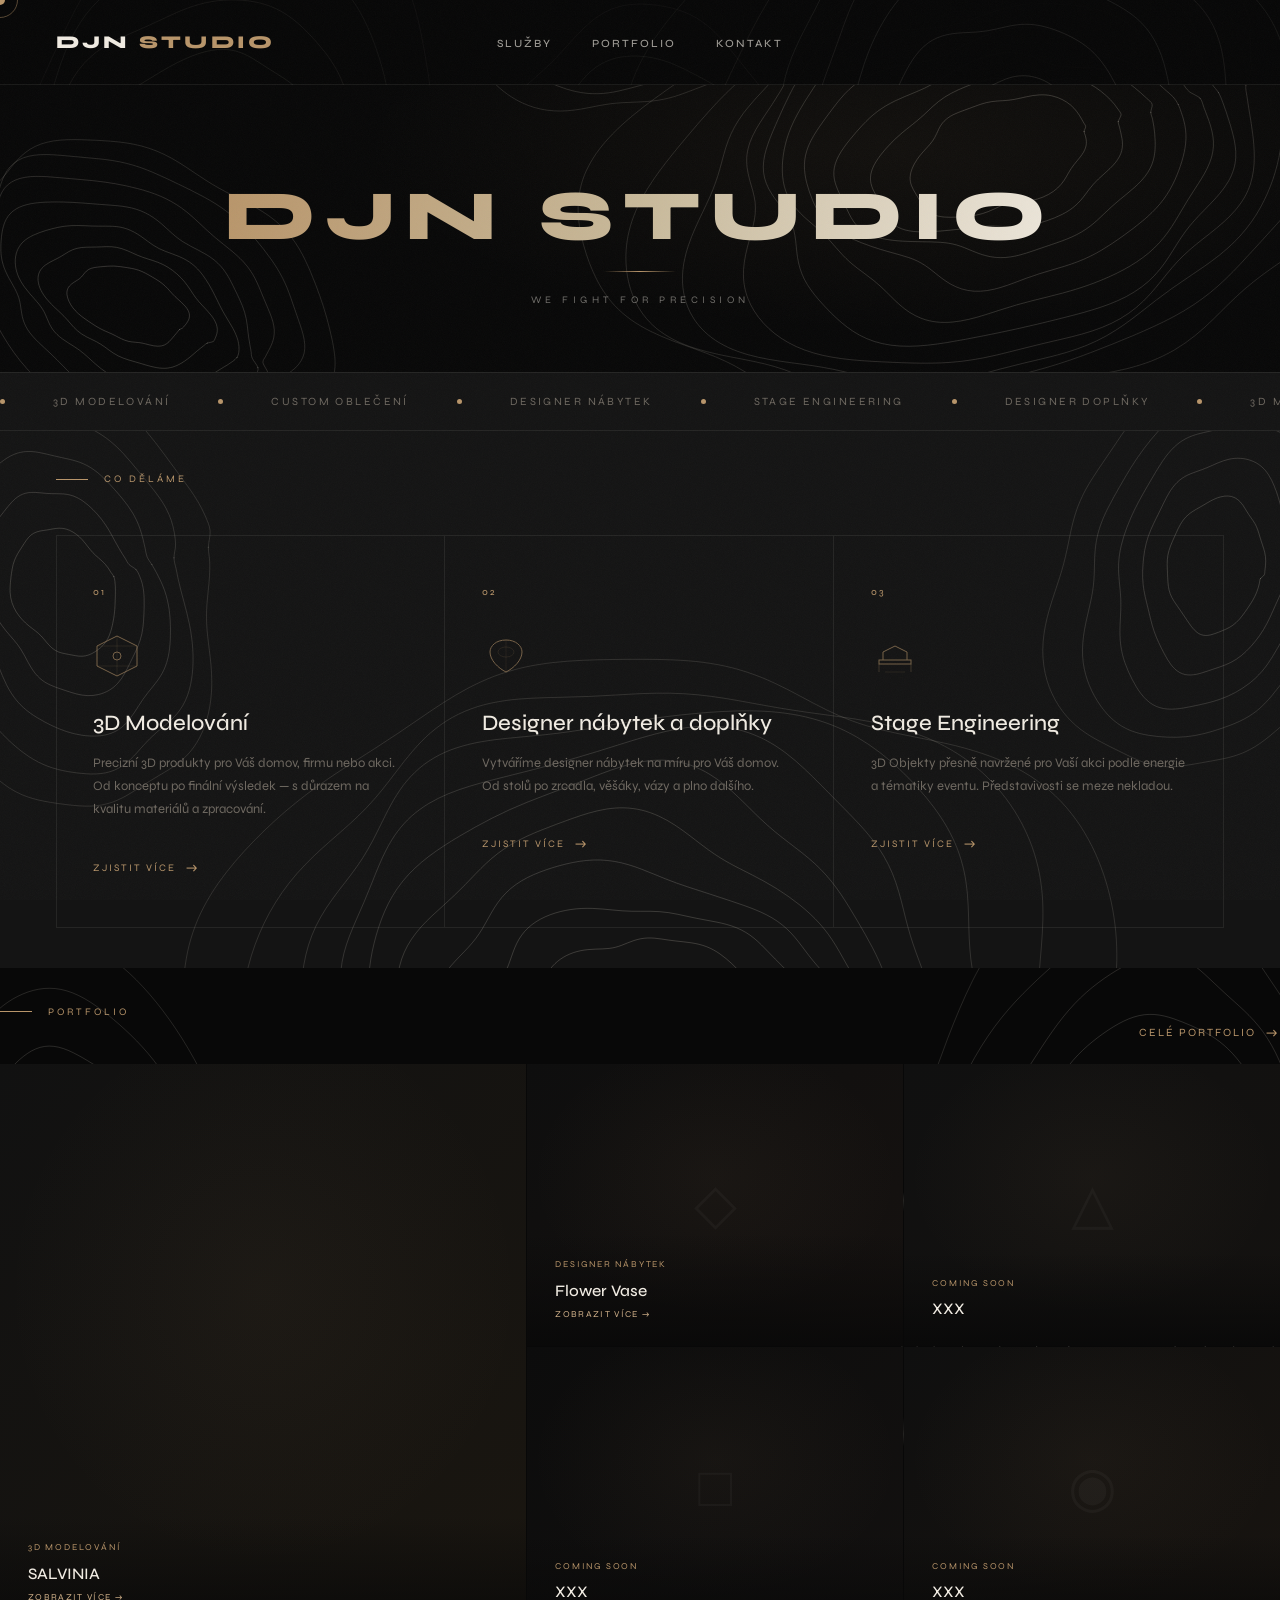
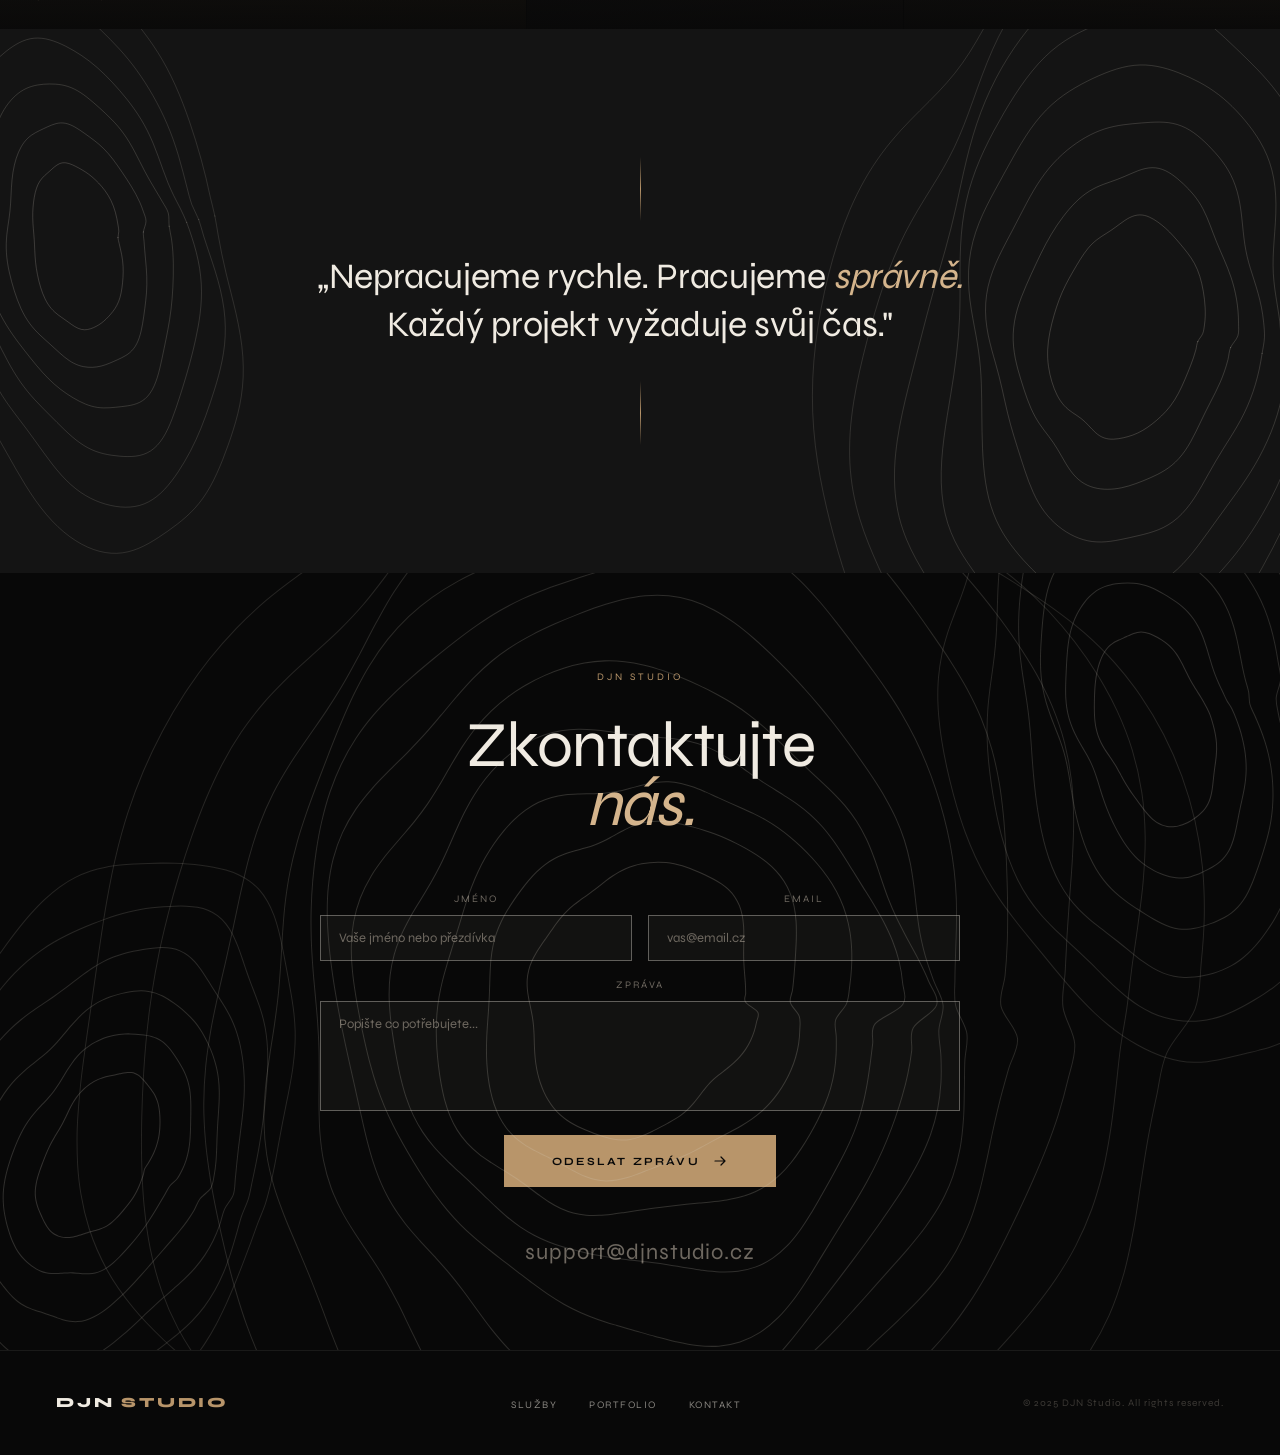
==== index.html @ be2d9847 "final update" ====
<!DOCTYPE html>
<html lang="cs">
<head>
  <meta charset="UTF-8">
  <meta name="viewport" content="width=device-width, initial-scale=1.0">
  <title>DJN Studio — Design & 3D</title>
  <meta name="description" content="DJN Studio — 3D modelování, custom kšiltovky, 3D nábytek a experimentální design.">
  <link rel="preconnect" href="https://fonts.googleapis.com">
  <link rel="preconnect" href="https://fonts.gstatic.com" crossorigin>
  <link href="https://fonts.googleapis.com/css2?family=Syne:wght@400;500;600;700;800&display=swap" rel="stylesheet">

  <link rel="stylesheet" href="styles.css">
</head>
<body>

  <div id="cursor"></div>
  <div id="cursor-ring"></div>

  <!-- NAV -->
  <nav>
    <svg id="topo-nav" class="nav-topo" preserveAspectRatio="xMidYMid slice"></svg>
    <a href="#" class="nav-logo">DJN <span>STUDIO</span></a>
    <ul class="nav-links">
      <li><a href="#services">Služby</a></li>
      <li><a href="#work">Portfolio</a></li>
      <li><a href="#contact">Kontakt</a></li>
    </ul>
  </nav>

  <!-- HERO -->
  <section id="hero">
    <div class="hero-bg"></div>
    <svg id="topo-hero" class="topo-overlay" preserveAspectRatio="xMidYMid slice"></svg>
    <h1 class="hero-title-main">DJN Studio</h1>
    <div class="hero-divider"></div>
    <p class="hero-subtitle">WE FIGHT FOR PRECISION</p>
  </section>

  <!-- MARQUEE — 2 identical sets side by side, animation moves exactly -50% -->
  <div class="marquee-wrap">
    <div class="marquee-inner">
      <div class="marquee-set">
        <div class="marquee-item"><div class="marquee-dot"></div>3D Modelování</div>
        <div class="marquee-item"><div class="marquee-dot"></div>Custom Oblečení</div>
        <div class="marquee-item"><div class="marquee-dot"></div>Designer Nábytek</div>
        <div class="marquee-item"><div class="marquee-dot"></div>Stage Engineering</div>
        <div class="marquee-item"><div class="marquee-dot"></div>Designer Doplňky</div>
      </div>
      <div class="marquee-set">
        <div class="marquee-item"><div class="marquee-dot"></div>3D Modelování</div>
        <div class="marquee-item"><div class="marquee-dot"></div>Custom Oblečení</div>
        <div class="marquee-item"><div class="marquee-dot"></div>Designer Nábytek</div>
        <div class="marquee-item"><div class="marquee-dot"></div>Stage Engineering</div>
        <div class="marquee-item"><div class="marquee-dot"></div>Designer Doplňky</div>
      </div>
      <div class="marquee-set">
        <div class="marquee-item"><div class="marquee-dot"></div>3D Modelování</div>
        <div class="marquee-item"><div class="marquee-dot"></div>Custom Oblečení</div>
        <div class="marquee-item"><div class="marquee-dot"></div>Designer Nábytek</div>
        <div class="marquee-item"><div class="marquee-dot"></div>Stage Engineering</div>
        <div class="marquee-item"><div class="marquee-dot"></div>Designer Doplňky</div>
      </div>
      <div class="marquee-set">
        <div class="marquee-item"><div class="marquee-dot"></div>3D Modelování</div>
        <div class="marquee-item"><div class="marquee-dot"></div>Custom Oblečení</div>
        <div class="marquee-item"><div class="marquee-dot"></div>Designer Nábytek</div>
        <div class="marquee-item"><div class="marquee-dot"></div>Stage Engineering</div>
        <div class="marquee-item"><div class="marquee-dot"></div>Designer Doplňky</div>
      </div>
    </div>
  </div>

  <!-- SERVICES -->
  <section id="services" style="position:relative;overflow:hidden;">
    <svg id="topo-services" class="topo-overlay" preserveAspectRatio="xMidYMid slice"></svg>
    <div class="services-head reveal">
      <div><div class="section-label">Co Děláme</div></div>
    </div>
    <div class="services-grid">
      <div class="service-card reveal">
        <span class="service-num">01</span>
        <svg class="service-icon" viewBox="0 0 48 48" fill="none" xmlns="http://www.w3.org/2000/svg">
          <path d="M24 4L44 14V34L24 44L4 34V14L24 4Z" stroke="#b8956a" stroke-width="1" fill="none"/>
          <path d="M24 4V44M4 14L44 14M4 34L44 34" stroke="#b8956a" stroke-width=".5" opacity=".4"/>
          <circle cx="24" cy="24" r="4" stroke="#b8956a" stroke-width="1" fill="none"/>
        </svg>
        <h2 class="service-name">3D Modelování</h2>
        <p class="service-desc">Precizní 3D produkty pro Váš domov, firmu nebo akci. Od konceptu po finální výsledek — s důrazem na kvalitu materiálů a zpracování.</p>
        <a href="#contact" class="service-link">Zjistit více</a>
      </div>
      <div class="service-card reveal">
        <span class="service-num">02</span>
        <svg class="service-icon" viewBox="0 0 48 48" fill="none" xmlns="http://www.w3.org/2000/svg">
          <path d="M8 20C8 14 14 8 24 8C34 8 40 14 40 20C40 28 32 36 24 40C16 36 8 28 8 20Z" stroke="#b8956a" stroke-width="1" fill="none"/>
          <ellipse cx="24" cy="20" rx="8" ry="5" stroke="#b8956a" stroke-width=".5" opacity=".4"/>
          <path d="M24 8V40" stroke="#b8956a" stroke-width=".5" opacity=".3"/>
        </svg>
        <h2 class="service-name">Designer nábytek a doplňky</h2>
        <p class="service-desc">Vytváříme designer nábytek na míru pro Váš domov. Od stolů po zrcadla, věšáky, vázy a plno dalšího.</p>
        <a href="#contact" class="service-link">Zjistit více</a>
      </div>
      <div class="service-card reveal">
        <span class="service-num">03</span>
        <svg class="service-icon" viewBox="0 0 48 48" fill="none" xmlns="http://www.w3.org/2000/svg">
          <rect x="8" y="28" width="32" height="4" stroke="#b8956a" stroke-width="1" fill="none"/>
          <path d="M12 28V20L24 14L36 20V28" stroke="#b8956a" stroke-width="1" fill="none"/>
          <path d="M8 32V40M40 32V40" stroke="#b8956a" stroke-width=".8" opacity=".5"/>
          <path d="M14 40H34" stroke="#b8956a" stroke-width=".5" opacity=".4"/>
        </svg>
        <h2 class="service-name">Stage Engineering</h2>
        <p class="service-desc">3D Objekty přesně navržené pro Vaší akci podle energie a tématiky eventu. Představivosti se meze nekladou.</p>
        <a href="#contact" class="service-link">Zjistit více</a>
      </div>
    </div>
  </section>

  <!-- WORK -->
  <div id="work" style="position:relative;overflow:hidden;">
    <svg id="topo-work" class="topo-overlay" preserveAspectRatio="xMidYMid slice"></svg>
    <div class="work-head reveal">
      <div><div class="section-label">Portfolio</div></div>
      <a href="#contact" class="work-all">Celé portfolio</a>
    </div>
    <div class="work-grid">
      <div class="work-card work-card--clickable" onclick="openGallery('salvinia')">
        <div class="work-bg"></div>
        <img class="work-photo" src="images/salvinia/cover.png" alt="SALVINIA" onload="this.classList.add('loaded')" onerror="this.style.display='none'">
        <div class="work-info">
          <p class="work-tag">3D Modelování</p>
          <p class="work-name">SALVINIA</p>
          <span class="work-gallery-hint">Zobrazit více →</span>
        </div>
      </div>
      <div class="work-card work-card--clickable" onclick="openGallery('flowervase')">
        <div class="work-bg"></div>
        <img class="work-photo" src="images/flowervase/cover.png" alt="Flower Vase" onload="this.classList.add('loaded')" onerror="this.style.display='none'">
        <div class="work-placeholder">◇</div>
        <div class="work-info">
          <p class="work-tag">Designer Nábytek</p>
          <p class="work-name">Flower Vase</p>
          <span class="work-gallery-hint">Zobrazit více →</span>
        </div>
      </div>
      <div class="work-card">
        <div class="work-bg"></div>
        <div class="work-placeholder">△</div>
        <div class="work-info">
          <p class="work-tag">COMING SOON</p>
          <p class="work-name">XXX</p>
        </div>
      </div>
      <div class="work-card">
        <div class="work-bg"></div>
        <div class="work-placeholder">□</div>
        <div class="work-info">
          <p class="work-tag">COMING SOON</p>
          <p class="work-name">XXX</p>
        </div>
      </div>
      <div class="work-card">
        <div class="work-bg"></div>
        <div class="work-placeholder">◉</div>
        <div class="work-info">
          <p class="work-tag">COMING SOON</p>
          <p class="work-name">XXX</p>
        </div>
      </div>
    </div>
  </div>

  <!-- PHILOSOPHY -->
  <div id="philosophy" style="position:relative;overflow:hidden;">
    <svg id="topo-phil" class="topo-overlay" preserveAspectRatio="xMidYMid slice"></svg>
    <div class="phil-line"></div>
    <p class="phil-quote reveal">
      „Nepracujeme rychle. Pracujeme <em>správně.</em><br>
      Každý projekt vyžaduje svůj čas."
    </p>
    <div class="phil-line"></div>
  </div>

  <!-- CONTACT -->
  <section id="contact" style="position:relative;overflow:hidden;">
    <svg id="topo-contact" class="topo-overlay" preserveAspectRatio="xMidYMid slice"></svg>
    <p class="contact-sup reveal">DJN STUDIO</p>
    <h2 class="contact-title reveal">
      Zkontaktujte<br><em>nás.</em>
    </h2>
    <form class="contact-form reveal" action="https://formspree.io/f/xykoaoby" method="POST">
      <div class="contact-form-row">
        <div class="contact-form-field">
          <label for="name">Jméno</label>
          <input type="text" id="name" name="name" placeholder="Vaše jméno nebo přezdívka" required>
        </div>
        <div class="contact-form-field">
          <label for="email">Email</label>
          <input type="email" id="email" name="email" placeholder="vas@email.cz" required>
        </div>
      </div>
      <div class="contact-form-field">
        <label for="message">Zpráva</label>
        <textarea id="message" name="message" rows="5" placeholder="Popište co potřebujete..." required></textarea>
      </div>
      <button type="submit" class="contact-form-btn">
        Odeslat zprávu
        <svg width="16" height="16" viewBox="0 0 16 16" fill="none"><path d="M3 8h10M9 4l4 4-4 4" stroke="currentColor" stroke-width="1.2" stroke-linecap="round" stroke-linejoin="round"/></svg>
      </button>
    </form>
    <a href="mailto:support@djnstudio.cz" class="contact-mail reveal">support@djnstudio.cz</a>
  </section>

  <!-- FOOTER -->
  <footer>
    <div class="footer-logo">DJN <span>STUDIO</span></div>
    <ul class="footer-links">
      <li><a href="#services">Služby</a></li>
      <li><a href="#work">Portfolio</a></li>
      <li><a href="#contact">Kontakt</a></li>
    </ul>
    <p class="footer-copy">© 2025 DJN Studio. All rights reserved.</p>
  </footer>

  <script>
    // Cursor
    const cur = document.getElementById('cursor');
    const ring = document.getElementById('cursor-ring');
    let rx = 0, ry = 0;
    document.addEventListener('mousemove', e => {
      cur.style.left = e.clientX + 'px';
      cur.style.top  = e.clientY + 'px';
      rx += (e.clientX - rx) * .14;
      ry += (e.clientY - ry) * .14;
      ring.style.left = rx + 'px';
      ring.style.top  = ry + 'px';
    });
    (function animRing() {
      ring.style.left = rx + (parseFloat(cur.style.left||0) - rx) * .1 + 'px';
      ring.style.top  = ry + (parseFloat(cur.style.top||0)  - ry) * .1 + 'px';
      requestAnimationFrame(animRing);
    })();

    // Scroll reveal
    const obs = new IntersectionObserver(entries => {
      entries.forEach((e, i) => {
        if (e.isIntersecting) {
          setTimeout(() => e.target.classList.add('visible'), i * 60);
          obs.unobserve(e.target);
        }
      });
    }, { threshold: 0.12 });
    document.querySelectorAll('.reveal').forEach(el => obs.observe(el));

    // Active nav
    const sections = document.querySelectorAll('section[id]');
    const links = document.querySelectorAll('.nav-links a');
    window.addEventListener('scroll', () => {
      let cur2 = '';
      sections.forEach(s => { if (window.scrollY >= s.offsetTop - 120) cur2 = s.id; });
      links.forEach(l => { l.style.color = l.getAttribute('href') === '#' + cur2 ? 'var(--white)' : ''; });
    });
  </script>

  <script>
  (function() {
    const NS = 'http://www.w3.org/2000/svg';
    function toPath(pts) {
      const n = pts.length;
      let d = `M ${pts[0][0].toFixed(2)} ${pts[0][1].toFixed(2)}`;
      for (let i = 0; i < n; i++) {
        const p0 = pts[(i-1+n)%n], p1 = pts[i], p2 = pts[(i+1)%n], p3 = pts[(i+2)%n];
        const cp1x = p1[0]+(p2[0]-p0[0])/6, cp1y = p1[1]+(p2[1]-p0[1])/6;
        const cp2x = p2[0]-(p3[0]-p1[0])/6, cp2y = p2[1]-(p3[1]-p1[1])/6;
        d += ` C ${cp1x.toFixed(2)} ${cp1y.toFixed(2)},${cp2x.toFixed(2)} ${cp2y.toFixed(2)},${p2[0].toFixed(2)} ${p2[1].toFixed(2)}`;
      }
      return d + ' Z';
    }
    function makeRing(cx, cy, rx, ry, rot, ri, seed) {
      const pts = [];
      for (let p = 0; p < 90; p++) {
        const a = (p/90)*Math.PI*2;
        let ex = Math.cos(a)*rx, ey = Math.sin(a)*ry;
        const amp = rx*0.13;
        const noise = Math.sin(a*2.1+seed+ri*0.8)*amp*0.55 + Math.sin(a*3.7+seed*1.3+ri)*amp*0.30
          + Math.sin(a*5.9+seed*0.7+ri*1.4)*amp*0.18 + Math.sin(a*8.3+seed*2.1+ri*0.3)*amp*0.09
          + Math.sin(a*11.1+seed*0.4+ri*1.9)*amp*0.05;
        const r = Math.sqrt(ex*ex+ey*ey)||1;
        ex += (ex/r)*noise; ey += (ey/r)*noise;
        const c = Math.cos(rot), s = Math.sin(rot);
        pts.push([cx+ex*c-ey*s, cy+ex*s+ey*c]);
      }
      return pts;
    }
    function buildTopo(svgEl, features) {
      features.forEach(f => {
        for (let i = 0; i < f.rings; i++) {
          const t = i/f.rings, scale = 1-t*0.86;
          const base = f.baseAlpha !== undefined ? f.baseAlpha : 0.14;
          const alpha = (base+t*0.08).toFixed(3);
          const pts = makeRing(f.cx, f.cy, f.rx*scale, f.ry*scale, f.angle, i, f.seed);
          const path = document.createElementNS(NS, 'path');
          path.setAttribute('d', toPath(pts));
          path.setAttribute('fill', 'none');
          path.setAttribute('stroke', `rgba(215,208,195,${alpha})`);
          path.setAttribute('stroke-width', '1.0');
          path.setAttribute('stroke-linecap', 'round');
          svgEl.appendChild(path);
        }
      });
    }
    function initSvg(id, fallbackH, features) {
      const el = document.getElementById(id);
      if (!el) return;
      const parent = el.closest('section') || el.closest('nav') || el.parentElement;
      const W = parent.offsetWidth || window.innerWidth;
      const H = parent.offsetHeight || fallbackH;
      el.setAttribute('viewBox', `0 0 ${W} ${H}`);
      buildTopo(el, features.map(f => ({
        cx: W*f.cx, cy: H*f.cy, rx: W*f.rx, ry: H*f.ry,
        angle: f.angle, rings: f.rings, seed: f.seed, baseAlpha: f.baseAlpha
      })));
    }
    function init() {
      initSvg('topo-nav', 90, [
        {cx:.80,cy:2.2,rx:.28,ry:5.0,angle:-.20,rings:7,seed:1.2,baseAlpha:.05},
        {cx:.15,cy:2.8,rx:.18,ry:4.0,angle: .35,rings:6,seed:4.1,baseAlpha:.04},
        {cx:.50,cy:3.5,rx:.14,ry:3.5,angle: .05,rings:5,seed:7.3,baseAlpha:.04},
      ]);
      initSvg('topo-hero', window.innerHeight, [
        {cx:.78,cy:.42,rx:.30,ry:.68,angle:-.28,rings:10,seed:1.2},
        {cx:.10,cy:.82,rx:.17,ry:.38,angle: .45,rings: 7,seed:3.7},
        {cx:.46,cy:.02,rx:.13,ry:.25,angle: .08,rings: 5,seed:5.1},
      ]);
      initSvg('topo-services', 550, [
        {cx:.50,cy:1.10,rx:.35,ry:.70,angle: .05,rings:9,seed:8.2},
        {cx:.05,cy:.30, rx:.12,ry:.40,angle:-.30,rings:5,seed:3.3},
        {cx:.95,cy:.25, rx:.12,ry:.40,angle: .30,rings:5,seed:9.1},
      ]);
      initSvg('topo-work', 600, [
        {cx:.88,cy:.50,rx:.18,ry:.70,angle: .15,rings:7,seed:5.8},
        {cx:.08,cy:.55,rx:.14,ry:.60,angle:-.20,rings:6,seed:3.1},
      ]);
      initSvg('topo-phil', 340, [
        {cx:.88,cy:.55,rx:.22,ry:.85,angle: .18,rings:8,seed:2.4},
        {cx:.06,cy:.40,rx:.12,ry:.55,angle:-.22,rings:6,seed:4.8},
      ]);
      initSvg('topo-lightbox', window.innerHeight, [
        { cx:0.85, cy:0.35, rx:0.28, ry:0.70, angle:-0.18, rings:9, seed:3.3 },
        { cx:0.08, cy:0.65, rx:0.18, ry:0.55, angle: 0.30, rings:7, seed:6.1 },
        { cx:0.50, cy:0.95, rx:0.22, ry:0.40, angle: 0.05, rings:6, seed:9.4 },
      ]);
      initSvg('topo-contact', 500, [
        {cx:.50,cy:.55,rx:.40,ry:.80,angle: .10,rings:11,seed:7.7},
        {cx:.90,cy:.20,rx:.15,ry:.45,angle:-.25,rings: 6,seed:1.9},
        {cx:.08,cy:.75,rx:.14,ry:.40,angle: .40,rings: 6,seed:5.5},
      ]);
    }
    if (document.readyState === 'loading') document.addEventListener('DOMContentLoaded', init);
    else requestAnimationFrame(init);
  })();
  </script>

  <!-- LIGHTBOX -->
  <div id="lightbox">
    <svg id="topo-lightbox" class="topo-overlay" style="position:fixed;z-index:-1;" preserveAspectRatio="xMidYMid slice"></svg>
    <div class="lightbox-header">
      <a href="#" class="nav-logo" onclick="closeGallery()">DJN <span>STUDIO</span></a>
      <p class="lightbox-title" id="lightbox-title"></p>
      <div class="lightbox-header-right">
        <ul class="nav-links" style="position:static;transform:none;">
          <li><a href="#services" onclick="closeGallery()">Služby</a></li>
          <li><a href="#work" onclick="closeGallery()">Portfolio</a></li>
          <li><a href="#contact" onclick="closeGallery()">Kontakt</a></li>
        </ul>
        <button class="lightbox-close" onclick="closeGallery()">✕</button>
      </div>
    </div>
    <div class="lightbox-grid" id="lightbox-grid"></div>

    <div class="lightbox-cta">
      <div class="lightbox-cta-line"></div>
      <p class="lightbox-cta-text">Zaujal vás tento produkt?</p>
      <a href="#contact" class="lightbox-cta-btn" onclick="closeGallery()">
        ZKONTAKTUJTE NÁS
        <svg width="16" height="16" viewBox="0 0 16 16" fill="none"><path d="M3 8h10M9 4l4 4-4 4" stroke="currentColor" stroke-width="1.2" stroke-linecap="round" stroke-linejoin="round"/></svg>
      </a>
      <div class="lightbox-cta-line"></div>
    </div>

  </div>

  <!-- ZOOM VIEW -->
  <div id="lightbox-zoom" onclick="closeZoom()">
    <button class="zoom-close" onclick="closeZoom()">✕</button>
    <button class="zoom-nav zoom-prev" onclick="event.stopPropagation(); navZoom(-1)">‹</button>
    <img id="zoom-img" src="" alt="">
    <button class="zoom-nav zoom-next" onclick="event.stopPropagation(); navZoom(1)">›</button>
  </div>

  <script>
    // ── GALLERY DATA ─────────────────────────────────────────────────
    const galleries = {
      salvinia: {
        title: 'SALVINIA — 3D Modelování',
        images: [
          'images/salvinia/cover.png',
          'images/salvinia/2.png',
          'images/salvinia/3.png',
          'images/salvinia/4.png',
        ]
      },
      flowervase: {
        title: 'Flower Vase — Designer Nábytek',
        images: [
          'images/flowervase/cover.png',
          'images/flowervase/2.png',
          'images/flowervase/3.png',
        ]
      }
    };

    let currentGallery = null;
    let zoomIndex = 0;

    function openGallery(key) {
      const g = galleries[key];
      if (!g) return;
      currentGallery = g;
      document.getElementById('lightbox-title').textContent = g.title;

      // Build grid
      const grid = document.getElementById('lightbox-grid');
      grid.innerHTML = g.images.map((src, i) =>
        `<div class="lightbox-grid-item" onclick="openZoom(${i})">
          <img src="${src}" alt="${g.title} ${i+1}">
        </div>`
      ).join('');

      document.getElementById('lightbox').classList.add('active');
      document.body.style.overflow = 'hidden';
    }

    function closeGallery() {
      document.getElementById('lightbox').classList.remove('active');
      document.body.style.overflow = '';
    }

    function openZoom(i) {
      zoomIndex = i;
      document.getElementById('zoom-img').src = currentGallery.images[i];
      document.getElementById('lightbox-zoom').classList.add('active');
    }

    function closeZoom() {
      document.getElementById('lightbox-zoom').classList.remove('active');
    }

    function navZoom(dir) {
      const len = currentGallery.images.length;
      zoomIndex = (zoomIndex + dir + len) % len;
      document.getElementById('zoom-img').src = currentGallery.images[zoomIndex];
    }

    document.addEventListener('keydown', function(e) {
      const zoom = document.getElementById('lightbox-zoom').classList.contains('active');
      const lb = document.getElementById('lightbox').classList.contains('active');
      if (e.key === 'Escape') { zoom ? closeZoom() : closeGallery(); }
      if (zoom && e.key === 'ArrowRight') navZoom(1);
      if (zoom && e.key === 'ArrowLeft') navZoom(-1);
    });
  </script>

</body>
</html>
---- styles.css ----
*, *::before, *::after { box-sizing: border-box; margin: 0; padding: 0; }

    :root {
      --black:   #080808;
      --white:   #f0ebe2;
      --gold:    #b8956a;
      --gold-lt: #d4b48c;
      --mid:     #141414;
      --dim:     #6e6860;
      --line:    rgba(240,235,226,0.08);
    }

    html { scroll-behavior: smooth; }

    body {
      background: var(--black);
      color: var(--white);
      font-family: 'Syne', sans-serif;
      font-size: 15px;
      line-height: 1.6;
      cursor: none;
      overflow-x: hidden;
    }

    #cursor {
      position: fixed; top: 0; left: 0; z-index: 9999;
      width: 10px; height: 10px;
      background: var(--gold);
      border-radius: 50%;
      pointer-events: none;
      transform: translate(-50%,-50%);
      transition: width .2s, height .2s, opacity .2s;
    }
    #cursor-ring {
      position: fixed; top: 0; left: 0; z-index: 9998;
      width: 36px; height: 36px;
      border: 1px solid rgba(184,149,106,.45);
      border-radius: 50%;
      pointer-events: none;
      transform: translate(-50%,-50%);
      transition: transform .12s ease, width .2s, height .2s;
    }
    body:has(a:hover) #cursor { width: 6px; height: 6px; }
    body:has(a:hover) #cursor-ring { width: 56px; height: 56px; border-color: var(--gold); }

    body::before {
      content: '';
      position: fixed; inset: 0; z-index: 9997;
      pointer-events: none;
      opacity: .032;
      background-image: url("data:image/svg+xml,%3Csvg viewBox='0 0 256 256' xmlns='http://www.w3.org/2000/svg'%3E%3Cfilter id='n'%3E%3CfeTurbulence type='fractalNoise' baseFrequency='.9' numOctaves='4' stitchTiles='stitch'/%3E%3C/filter%3E%3Crect width='100%25' height='100%25' filter='url(%23n)'/%3E%3C/svg%3E");
      background-size: 200px 200px;
    }

    .topo-overlay {
      position: absolute;
      inset: 0; width: 100%; height: 100%;
      pointer-events: none;
      overflow: visible;
      z-index: 0;
    }

    nav {
      position: fixed; top: 0; left: 0; right: 0; z-index: 100;
      display: flex; align-items: center; justify-content: space-between;
      padding: 28px 56px;
      background: rgba(8,8,8,0.97);
      overflow: hidden;
    }
    nav::after {
      content: '';
      position: absolute; bottom: 0; left: 0; right: 0;
      height: 1px;
      background: var(--line);
    }
    .nav-topo {
      position: absolute; inset: 0;
      width: 100%; height: 100%;
      pointer-events: none; z-index: 0;
    }
    .nav-logo, .nav-links, .nav-contact { position: relative; z-index: 1; }
    .nav-logo {
      font-family: 'Syne', sans-serif;
      font-weight: 800;
      font-size: 18px;
      letter-spacing: .18em;
      text-transform: uppercase;
      color: var(--white);
      text-decoration: none;
    }
    .nav-logo span { color: var(--gold); }
    .nav-links {
      display: flex; gap: 40px; list-style: none;
      position: absolute; left: 50%; transform: translateX(-50%);
    }
    .nav-links a {
      font-size: 11px;
      font-weight: 500;
      letter-spacing: .18em;
      text-transform: uppercase;
      color: rgba(240,235,226,0.65);
      text-decoration: none;
      transition: color .3s;
    }
    .nav-links a:hover { color: var(--white); }

    #hero {
      min-height: auto;
      display: flex; flex-direction: column;
      align-items: center; justify-content: center;
      padding: 184px 56px 20px;
      position: relative;
      overflow: hidden;
    }
    .hero-bg {
      position: absolute; inset: 0;
      background: radial-gradient(ellipse 60% 70% at 70% 40%, rgba(184,149,106,.06) 0%, transparent 70%);
    }
    .hero-title-main {
      font-family: 'Syne', sans-serif;
      font-weight: 800;
      font-size: clamp(38px, 5.5vw, 76px);
      letter-spacing: .14em;
      text-transform: uppercase;
      line-height: .92;
      text-align: center;
      margin-bottom: 0;
      position: relative; z-index: 1;
      background: linear-gradient(
        105deg,
        var(--gold) 0%,
        #c8b99a 18%,
        var(--white) 38%,
        #fffdf9 50%,
        var(--white) 62%,
        #c8b99a 82%,
        var(--gold) 100%
      );
      background-size: 280% auto;
      -webkit-background-clip: text;
      -webkit-text-fill-color: transparent;
      background-clip: text;
      animation:
        titleReveal 1.4s 0.1s cubic-bezier(0.16, 1, 0.3, 1) both,
        shimmer     5s   1.6s ease-in-out infinite;
    }
    .hero-divider {
      width: 0;
      height: 1px;
      background: linear-gradient(90deg, transparent, var(--gold), transparent);
      margin: 22px auto 20px;
      position: relative; z-index: 1;
      animation: lineExpand 0.9s 1.0s cubic-bezier(0.16,1,0.3,1) forwards;
    }
    .hero-subtitle {
      font-size: 10px;
      letter-spacing: .45em;
      text-transform: uppercase;
      color: rgba(240,235,226,0.45);
      text-align: center;
      margin-bottom: 44px;
      position: relative; z-index: 1;
      animation: subtitleReveal 1.0s 1.1s cubic-bezier(0.16, 1, 0.3, 1) both;
    }

    /* ── MARQUEE ── */
    .marquee-wrap {
      border-top: 1px solid var(--line);
      border-bottom: 1px solid var(--line);
      overflow: hidden;
      padding: 20px 0;
      background: var(--mid);
    }
    .marquee-inner {
      display: flex;
      width: max-content;
      animation: marquee-scroll 30s linear infinite;
    }
    .marquee-set {
      display: flex;
      flex-shrink: 0;
    }
    .marquee-item {
      display: flex; align-items: center; gap: 48px;
      padding-right: 48px;
      font-size: 11px; letter-spacing: .22em;
      text-transform: uppercase; color: var(--dim);
      white-space: nowrap;
    }
    .marquee-dot {
      width: 5px; height: 5px;
      background: var(--gold); border-radius: 50%; flex-shrink: 0;
    }
    @keyframes marquee-scroll {
      0%   { transform: translateX(0); }
      100% { transform: translateX(-25%); }
    }

    section { padding: 72px 56px; }
    .section-label {
      font-size: 10px; letter-spacing: .3em; text-transform: uppercase;
      color: var(--gold); margin-bottom: 24px;
      display: flex; align-items: center; gap: 16px;
    }
    .section-label::before {
      content: ''; display: block; width: 32px; height: 1px;
      background: var(--gold);
    }

    #services { background: var(--mid); padding-top: 40px; padding-bottom: 40px; }
    .services-head {
      display: flex; justify-content: space-between;
      align-items: flex-end; margin-bottom: 24px;
    }
    .services-grid {
      display: grid;
      grid-template-columns: repeat(3, 1fr);
      gap: 1px;
      border: 1px solid var(--line);
    }
    .service-card {
      padding: 48px 36px;
      border-right: 1px solid var(--line);
      position: relative;
      overflow: hidden;
      transition: background .4s;
    }
    .service-card:last-child { border-right: none; }
    .service-card::before {
      content: '';
      position: absolute; inset: 0;
      background: linear-gradient(135deg, rgba(184,149,106,.04) 0%, transparent 60%);
      opacity: 0; transition: opacity .4s;
    }
    .service-card:hover { background: rgba(240,235,226,.02); }
    .service-card:hover::before { opacity: 1; }
    .service-num {
      font-size: 10px; letter-spacing: .2em;
      color: var(--gold); margin-bottom: 32px; display: block;
    }
    .service-icon {
      width: 48px; height: 48px; margin-bottom: 24px;
      opacity: .6;
    }
    .service-name {
      font-family: 'Syne', sans-serif;
      font-size: 22px; font-weight: 500;
      margin-bottom: 16px; line-height: 1.1;
    }
    .service-desc {
      font-size: 13px; line-height: 1.8;
      color: var(--dim); margin-bottom: 32px;
    }
    .service-link {
      display: inline-flex; align-items: center; gap: 10px;
      font-size: 10px; letter-spacing: .2em;
      text-transform: uppercase; color: var(--gold);
      text-decoration: none;
    }
    .service-link::after { content: '→'; font-size: 14px; transition: transform .3s; }
    .service-card:hover .service-link::after { transform: translateX(4px); }

    #work { background: var(--black); padding-top: 36px; }
    .work-head {
      display: flex; justify-content: space-between;
      align-items: flex-end; margin-bottom: 20px;
    }
    .work-all {
      font-size: 11px; letter-spacing: .18em;
      text-transform: uppercase; color: var(--gold);
      text-decoration: none;
      display: flex; align-items: center; gap: 10px;
    }
    .work-all::after { content: '→'; font-size: 14px; }
    .work-grid {
      display: grid;
      grid-template-columns: 1.4fr 1fr 1fr;
      grid-template-rows: auto auto;
      gap: 1px;
    }
    .work-card {
      background: var(--black);
      aspect-ratio: 4/3;
      position: relative;
      overflow: hidden;
      display: flex; align-items: flex-end;
    }
    .work-card:first-child { grid-row: 1 / 3; aspect-ratio: unset; }
    .work-bg {
      position: absolute; inset: 0;
      transition: transform .6s ease;
    }
    .work-card:hover .work-bg { transform: scale(1.04); }
    .work-card:nth-child(1) .work-bg { background: linear-gradient(135deg, #111 0%, #1a1610 100%); }
    .work-card:nth-child(2) .work-bg { background: linear-gradient(135deg, #0e0e0e 0%, #161210 100%); }
    .work-card:nth-child(3) .work-bg { background: linear-gradient(135deg, #101010 0%, #141210 100%); }
    .work-card:nth-child(4) .work-bg { background: linear-gradient(135deg, #0c0c0c 0%, #131110 100%); }
    .work-card:nth-child(5) .work-bg { background: linear-gradient(135deg, #0f0f0f 0%, #181410 100%); }
    .work-card::before {
      content: '';
      position: absolute; inset: 0;
      background: radial-gradient(ellipse 70% 70% at 50% 40%, rgba(184,149,106,.05) 0%, transparent 70%);
      z-index: 2;
    }
    .work-info {
      position: relative; z-index: 3;
      padding: 24px 28px; width: 100%;
      background: linear-gradient(to top, rgba(8,8,8,.85) 0%, transparent 100%);
    }
    .work-tag {
      font-size: 9px; letter-spacing: .2em;
      text-transform: uppercase; color: var(--gold); margin-bottom: 6px;
    }
    .work-name { font-family: 'Syne', sans-serif; font-size: 16px; font-weight: 500; }
    .work-placeholder {
      position: absolute; inset: 0;
      display: flex; align-items: center; justify-content: center;
      font-size: 56px; color: rgba(240,235,226,.04);
    }

    #philosophy {
      display: flex; flex-direction: column; align-items: center;
      text-align: center; padding: 96px 56px;
      background: var(--mid);
    }
    .phil-quote {
      font-family: 'Syne', sans-serif;
      font-size: clamp(20px, 2.8vw, 36px);
      font-weight: 400; line-height: 1.35;
      max-width: 860px; letter-spacing: -.01em;
    }
    .phil-quote em { font-style: italic; color: var(--gold-lt); }
    .phil-line {
      width: 1px; height: 64px;
      background: linear-gradient(to bottom, transparent, var(--gold), transparent);
      margin: 32px 0;
    }

    #contact { text-align: center; padding: 96px 56px 80px; }
    .contact-sup {
      font-size: 10px; letter-spacing: .3em;
      text-transform: uppercase; color: var(--gold); margin-bottom: 32px;
    }
    .contact-title {
      font-family: 'Syne', sans-serif;
      font-size: clamp(36px, 5vw, 72px);
      font-weight: 400; line-height: .92;
      letter-spacing: -.02em; margin-bottom: 56px;
    }
    .contact-title em { font-style: italic; color: var(--gold-lt); }
    .contact-row {
      display: flex; justify-content: center; gap: 24px;
      margin-bottom: 72px;
    }
    .btn-primary {
      background: var(--gold); color: var(--black);
      padding: 18px 44px;
      font-size: 11px; letter-spacing: .18em;
      text-transform: uppercase; text-decoration: none;
      font-weight: 600;
      transition: background .3s, transform .2s;
    }
    .btn-primary:hover { background: var(--gold-lt); transform: translateY(-2px); }
    .btn-ghost {
      border: 1px solid rgba(240,235,226,.2);
      color: var(--white); padding: 18px 44px;
      font-size: 11px; letter-spacing: .18em;
      text-transform: uppercase; text-decoration: none;
      transition: border-color .3s, transform .2s;
    }
    .btn-ghost:hover { border-color: var(--gold); transform: translateY(-2px); }
    .contact-mail {
      font-family: 'Syne', sans-serif;
      font-size: 22px; font-weight: 400;
      color: var(--dim); text-decoration: none;
      letter-spacing: .04em; transition: color .3s;
    }
    .contact-mail:hover { color: var(--gold-lt); }

    footer {
      padding: 40px 56px;
      border-top: 1px solid var(--line);
      display: flex; justify-content: space-between; align-items: center;
    }
    .footer-logo {
      font-weight: 800; font-size: 14px;
      letter-spacing: .2em; text-transform: uppercase;
    }
    .footer-logo span { color: var(--gold); }
    .footer-links { display: flex; gap: 32px; list-style: none; }
    .footer-links a {
      font-size: 10px; letter-spacing: .15em;
      text-transform: uppercase; color: rgba(240,235,226,0.55);
      color: rgba(240,235,226,0.55); text-decoration: none; transition: color .3s;
    }
    .footer-links a:hover { color: var(--white); }
    .footer-copy { font-size: 10px; letter-spacing: .1em; color: var(--dim); opacity: .5; }

    @keyframes fadeUp {
      from { opacity: 0; transform: translateY(28px); }
      to   { opacity: 1; transform: translateY(0); }
    }
    @keyframes titleReveal {
      from { opacity: 0; letter-spacing: .50em; filter: blur(10px); }
      to   { opacity: 1; letter-spacing: .14em; filter: blur(0); }
    }
    @keyframes shimmer {
      0%   { background-position: 200% center; }
      50%  { background-position: -100% center; }
      100% { background-position: 200% center; }
    }
    @keyframes subtitleReveal {
      from { opacity: 0; letter-spacing: .15em; }
      to   { opacity: 1; letter-spacing: .45em; }
    }
    @keyframes lineExpand { to { width: 72px; } }

    .reveal {
      opacity: 0; transform: translateY(32px);
      transition: opacity .8s ease, transform .8s ease;
    }
    .reveal.visible { opacity: 1; transform: none; }

    @media (max-width: 900px) {
      nav { padding: 24px; }
      .nav-links { display: none; }
      section { padding: 80px 24px; }
      #hero { padding: 120px 24px 20px; }
      .services-grid { grid-template-columns: 1fr; }
      .service-card { border-right: none; border-bottom: 1px solid var(--line); }
      .work-grid { grid-template-columns: 1fr; }
      .work-card:first-child { aspect-ratio: 4/3; grid-row: auto; }
      #contact { padding: 72px 24px 60px; }
      .contact-row { flex-direction: column; align-items: center; }
      footer { flex-direction: column; gap: 24px; text-align: center; }
      .footer-links { justify-content: center; }
    }

/* ── WORK CARD PHOTO ─────────────────────── */
.work-card--clickable { cursor: pointer; }
.work-photo {
  position: absolute; inset: 0;
  width: 100%; height: 100%;
  object-fit: cover;
  z-index: 1;
  transition: transform .6s ease;
}
.work-card--clickable:hover .work-bg { transform: scale(1.04); }
.work-card--clickable:hover .work-photo { transform: scale(1.04); }
.work-gallery-hint {
  display: block;
  font-size: 9px; letter-spacing: .15em;
  text-transform: uppercase;
  color: var(--gold-lt);
  margin-top: 4px;
}

/* ── LIGHTBOX ────────────────────────────── */
#lightbox {
  display: none;
  position: fixed; inset: 0; z-index: 10000;
  background: rgba(8,8,8,.98);
  flex-direction: column;
  cursor: default;
  overflow-y: auto;
}
#lightbox.active { display: flex; }

.lightbox-header {
  position: sticky; top: 0; z-index: 10;
  display: flex; align-items: center; justify-content: space-between;
  padding: 22px 56px;
  background: rgba(8,8,8,0.97);
  border-bottom: 1px solid var(--line);
  flex-shrink: 0;
  overflow: hidden;
}
.lightbox-header-right {
  display: flex; align-items: center; gap: 40px;
}
.lightbox-title {
  font-family: 'Syne', sans-serif;
  font-weight: 600; font-size: 10px;
  letter-spacing: .28em; text-transform: uppercase;
  color: var(--gold); margin: 0;
  position: absolute; left: 50%; transform: translateX(-50%);
}
.lightbox-close {
  font-size: 20px; color: var(--dim);
  cursor: pointer; line-height: 1;
  transition: color .2s;
  background: none; border: none;
  letter-spacing: 0;
}
.lightbox-close:hover { color: var(--white); }

.lightbox-grid {
  display: grid;
  grid-template-columns: repeat(auto-fill, minmax(380px, 1fr));
  gap: 3px;
  padding: 3px;
  align-content: start;
  max-width: 1400px;
  margin: 40px auto 0;
  width: 100%;
  padding-left: 24px;
  padding-right: 24px;
}
.lightbox-grid-item {
  aspect-ratio: 4/3;
  overflow: hidden;
  cursor: zoom-in;
  position: relative;
  background: var(--mid);
  border-radius: 2px;
}
.lightbox-grid-item img {
  width: 100%; height: 100%;
  object-fit: cover;
  transition: transform .4s ease, opacity .3s;
  display: block;
}
.lightbox-grid-item:hover img { transform: scale(1.05); }
.lightbox-grid-item::after {
  content: '';
  position: absolute; inset: 0;
  background: rgba(8,8,8,0);
  transition: background .3s;
}
.lightbox-grid-item:hover::after { background: rgba(8,8,8,.15); }

/* Fullscreen single image view */
#lightbox-zoom {
  display: none;
  position: fixed; inset: 0; z-index: 10001;
  background: rgba(8,8,8,.98);
  align-items: center; justify-content: center;
  cursor: zoom-out;
}
#lightbox-zoom.active { display: flex; }
#lightbox-zoom img {
  max-width: 92vw; max-height: 92vh;
  object-fit: contain;
}
.zoom-close {
  position: absolute; top: 24px; right: 36px;
  font-size: 22px; color: var(--dim);
  cursor: pointer; background: none; border: none;
  transition: color .2s; z-index: 1;
}
.zoom-close:hover { color: var(--white); }
.zoom-nav {
  position: absolute; top: 50%; transform: translateY(-50%);
  background: none; border: none;
  color: var(--dim); font-size: 40px;
  cursor: pointer; padding: 16px;
  transition: color .2s;
}
.zoom-nav:hover { color: var(--white); }
.zoom-prev { left: 16px; }
.zoom-next { right: 16px; }

/* ── LIGHTBOX CTA ────────────────────────── */
.lightbox-cta {
  display: flex;
  flex-direction: column;
  align-items: center;
  gap: 28px;
  padding: 64px 24px 72px;
  max-width: 600px;
  margin: 0 auto;
  width: 100%;
  text-align: center;
}
.lightbox-cta-line {
  width: 1px; height: 56px;
  background: linear-gradient(to bottom, transparent, var(--gold), transparent);
}
.lightbox-cta-text {
  font-size: 12px;
  letter-spacing: .25em;
  text-transform: uppercase;
  color: var(--dim);
}
.lightbox-cta-btn {
  display: inline-flex;
  align-items: center;
  gap: 12px;
  background: var(--gold);
  color: var(--black);
  padding: 18px 48px;
  font-family: 'Syne', sans-serif;
  font-size: 11px;
  font-weight: 700;
  letter-spacing: .2em;
  text-transform: uppercase;
  text-decoration: none;
  transition: background .3s, transform .2s, gap .3s;
}
.lightbox-cta-btn:hover {
  background: var(--gold-lt);
  transform: translateY(-2px);
  gap: 18px;
}

/* ── CONTACT FORM ────────────────────────── */
.contact-form {
  width: 100%;
  max-width: 640px;
  margin: 0 auto 48px;
  display: flex;
  flex-direction: column;
  gap: 16px;
}
.contact-form-row {
  display: grid;
  grid-template-columns: 1fr 1fr;
  gap: 16px;
}
.contact-form-field {
  display: flex;
  flex-direction: column;
  gap: 8px;
}
.contact-form-field label {
  font-size: 10px;
  letter-spacing: .2em;
  text-transform: uppercase;
  color: var(--dim);
}
.contact-form-field input,
.contact-form-field textarea {
  background: rgba(240,235,226,0.04);
  border: 1px solid rgba(240,235,226,0.35);
  color: var(--white);
  font-family: 'Syne', sans-serif;
  font-size: 13px;
  padding: 14px 18px;
  outline: none;
  resize: none;
  transition: border-color .3s;
}
.contact-form-field input::placeholder,
.contact-form-field textarea::placeholder {
  color: var(--dim);
}
.contact-form-field input:focus,
.contact-form-field textarea:focus {
  border-color: var(--gold);
}
.contact-form-btn {
  display: inline-flex;
  align-items: center;
  justify-content: center;
  gap: 12px;
  background: var(--gold);
  color: var(--black);
  border: none;
  padding: 18px 48px;
  font-family: 'Syne', sans-serif;
  font-size: 11px;
  font-weight: 700;
  letter-spacing: .2em;
  text-transform: uppercase;
  cursor: pointer;
  transition: background .3s, transform .2s, gap .3s;
  align-self: center;
  margin-top: 8px;
}
.contact-form-btn:hover {
  background: var(--gold-lt);
  transform: translateY(-2px);
  gap: 18px;
}

@media (max-width: 900px) {
  .contact-form-row { grid-template-columns: 1fr; }
}
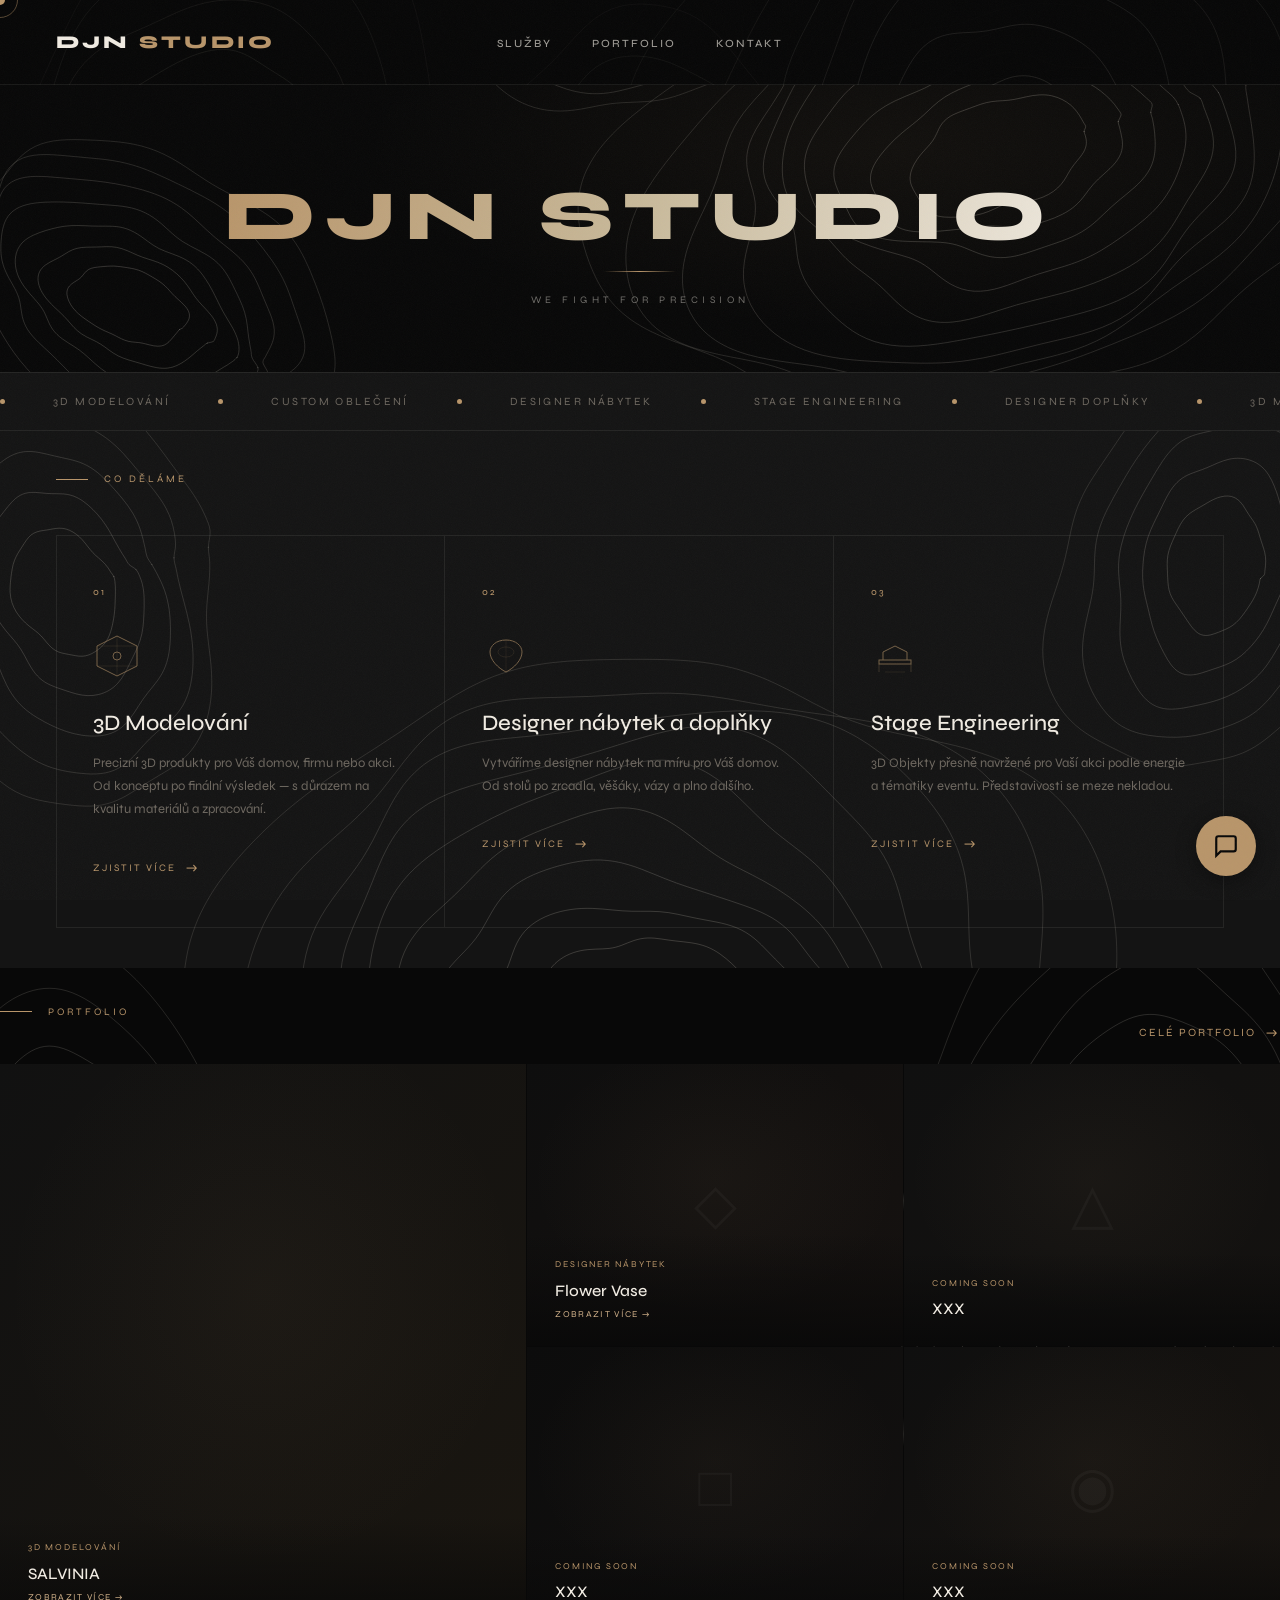
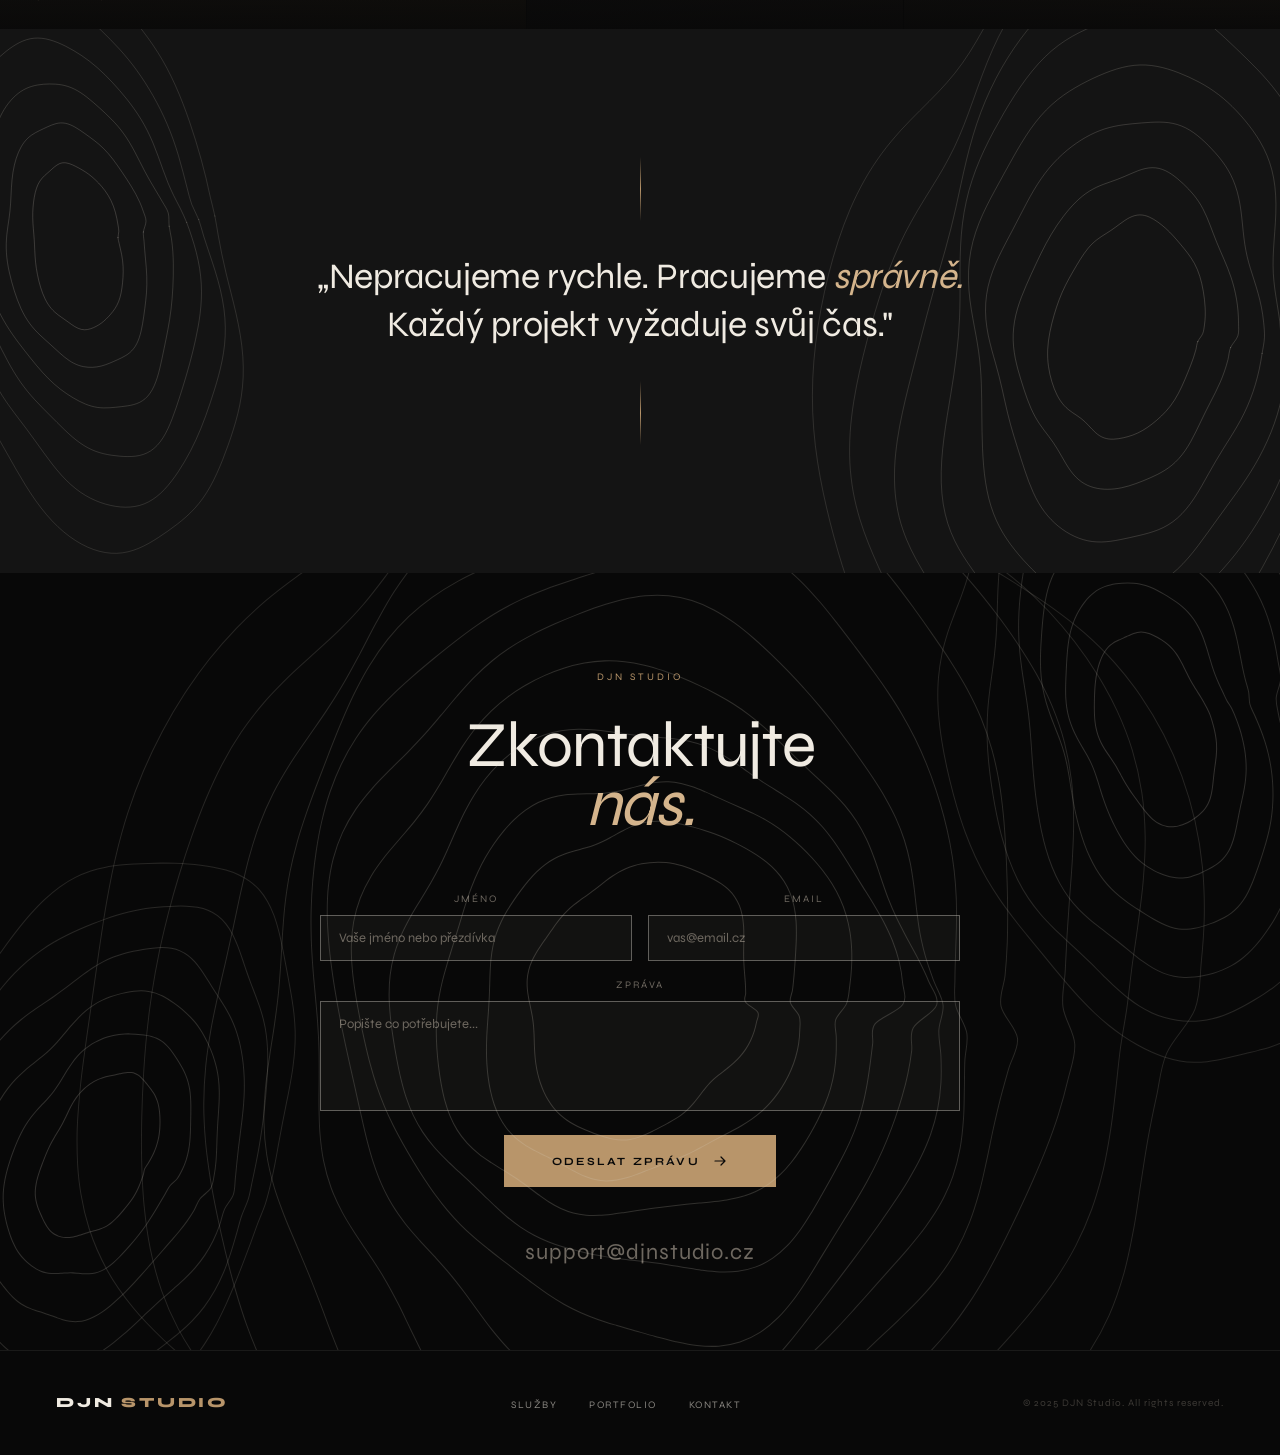
==== commit 325cf217: "support" ====
--- a/index.html
+++ b/index.html
@@ -469,5 +469,76 @@
     });
   </script>
 
+
+  <!-- CHATBOT -->
+  <style>
+    #chat-bubble {
+      position: fixed;
+      bottom: 24px;
+      right: 24px;
+      z-index: 9996;
+    }
+    #chat-toggle {
+      width: 60px;
+      height: 60px;
+      border-radius: 50%;
+      background: var(--gold);
+      border: none;
+      cursor: pointer;
+      box-shadow: 0 4px 20px rgba(0,0,0,0.4);
+      display: flex;
+      align-items: center;
+      justify-content: center;
+      transition: transform 0.2s, background 0.2s;
+    }
+    #chat-toggle:hover { transform: scale(1.08); background: var(--gold-lt); }
+    #chat-window {
+      display: none;
+      position: fixed;
+      bottom: 96px;
+      right: 24px;
+      width: 420px;
+      height: 680px;
+      border-radius: 4px;
+      overflow: hidden;
+      box-shadow: 0 8px 40px rgba(0,0,0,0.6);
+      border: 1px solid rgba(240,235,226,0.1);
+    }
+    #chat-window.open {
+      display: block;
+      animation: chatSlideUp 0.3s cubic-bezier(0.25,0.46,0.45,0.94);
+    }
+    @keyframes chatSlideUp {
+      from { opacity: 0; transform: translateY(20px); }
+      to   { opacity: 1; transform: translateY(0); }
+    }
+    #chat-window iframe { width: 100%; height: 100%; border: none; }
+    @media (max-width: 480px) {
+      #chat-window {
+        width: calc(100vw - 16px);
+        height: 75vh;
+        right: 8px;
+        bottom: 80px;
+      }
+    }
+  </style>
+
+  <div id="chat-bubble">
+    <div id="chat-window">
+      <iframe src="https://djn-stabla-chatbot.vercel.app/" allow="microphone" loading="lazy"></iframe>
+    </div>
+    <button id="chat-toggle" onclick="toggleChat()" title="Otevřít chat">
+      <svg width="26" height="26" viewBox="0 0 24 24" fill="none" stroke="var(--black)" stroke-width="2">
+        <path d="M21 15a2 2 0 0 1-2 2H7l-4 4V5a2 2 0 0 1 2-2h14a2 2 0 0 1 2 2z"></path>
+      </svg>
+    </button>
+  </div>
+
+  <script>
+    function toggleChat() {
+      document.getElementById('chat-window').classList.toggle('open');
+    }
+  </script>
+
 </body>
 </html>
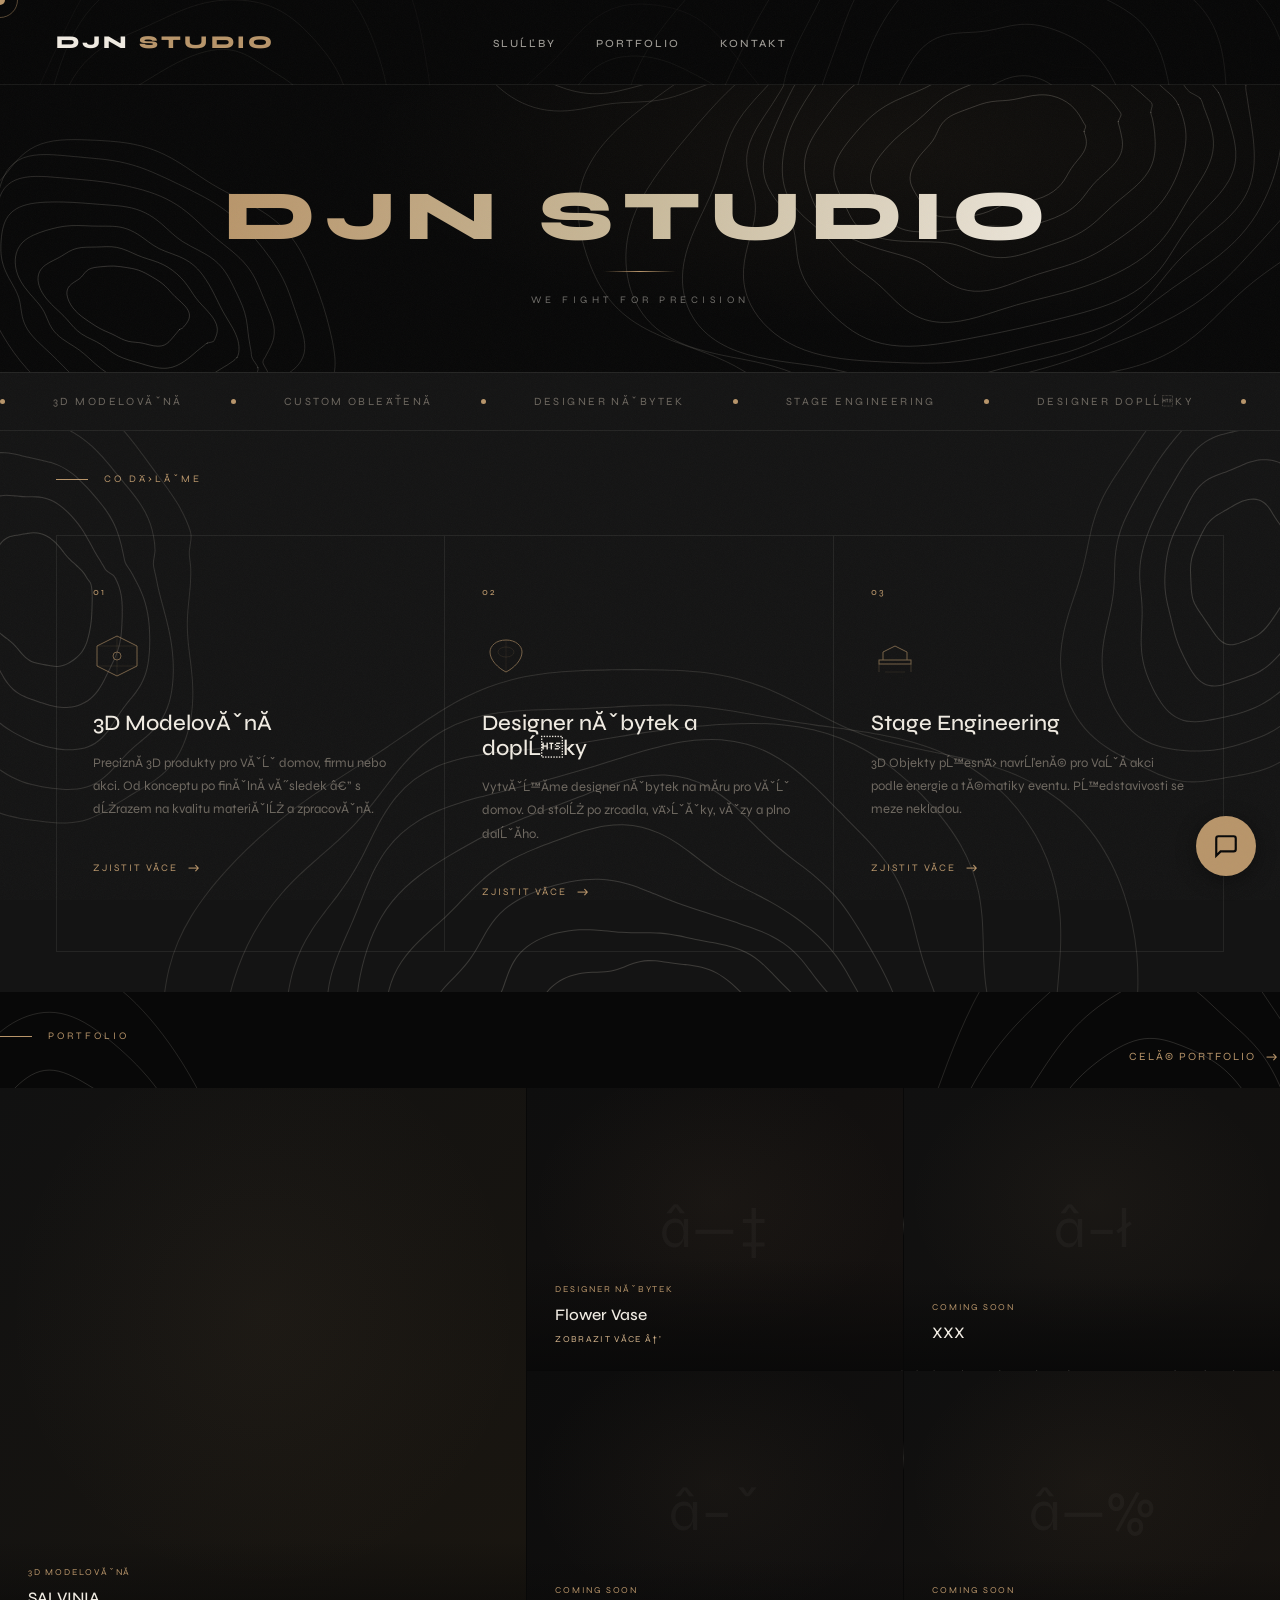
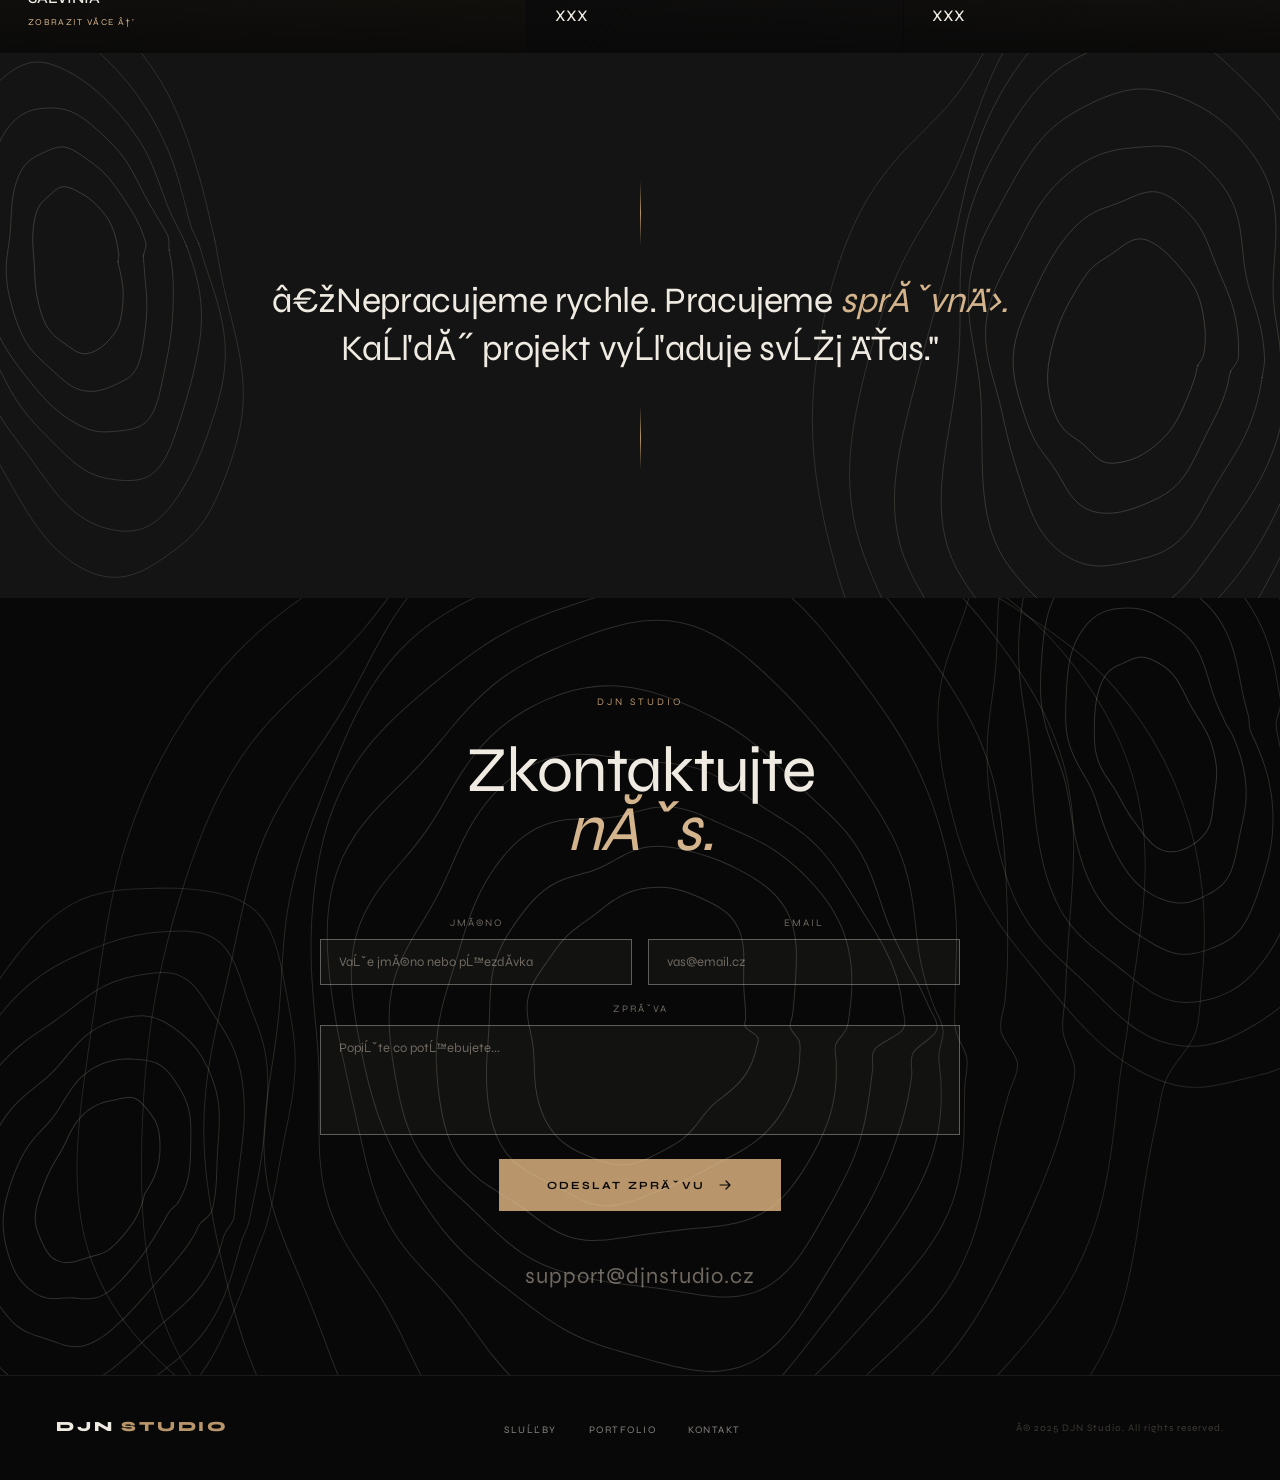
==== commit 74bae15b: "transparent bg" ====
--- a/index.html
+++ b/index.html
@@ -1,10 +1,10 @@
-<!DOCTYPE html>
+﻿<!DOCTYPE html>
 <html lang="cs">
 <head>
   <meta charset="UTF-8">
   <meta name="viewport" content="width=device-width, initial-scale=1.0">
-  <title>DJN Studio — Design & 3D</title>
-  <meta name="description" content="DJN Studio — 3D modelování, custom kšiltovky, 3D nábytek a experimentální design.">
+  <title>DJN Studio â€” Design & 3D</title>
+  <meta name="description" content="DJN Studio â€” 3D modelovĂˇnĂ­, custom kĹˇiltovky, 3D nĂˇbytek a experimentĂˇlnĂ­ design.">
   <link rel="preconnect" href="https://fonts.googleapis.com">
   <link rel="preconnect" href="https://fonts.gstatic.com" crossorigin>
   <link href="https://fonts.googleapis.com/css2?family=Syne:wght@400;500;600;700;800&display=swap" rel="stylesheet">
@@ -21,7 +21,7 @@
     <svg id="topo-nav" class="nav-topo" preserveAspectRatio="xMidYMid slice"></svg>
     <a href="#" class="nav-logo">DJN <span>STUDIO</span></a>
     <ul class="nav-links">
-      <li><a href="#services">Služby</a></li>
+      <li><a href="#services">SluĹľby</a></li>
       <li><a href="#work">Portfolio</a></li>
       <li><a href="#contact">Kontakt</a></li>
     </ul>
@@ -36,36 +36,36 @@
     <p class="hero-subtitle">WE FIGHT FOR PRECISION</p>
   </section>
 
-  <!-- MARQUEE — 2 identical sets side by side, animation moves exactly -50% -->
+  <!-- MARQUEE â€” 2 identical sets side by side, animation moves exactly -50% -->
   <div class="marquee-wrap">
     <div class="marquee-inner">
       <div class="marquee-set">
-        <div class="marquee-item"><div class="marquee-dot"></div>3D Modelování</div>
-        <div class="marquee-item"><div class="marquee-dot"></div>Custom Oblečení</div>
-        <div class="marquee-item"><div class="marquee-dot"></div>Designer Nábytek</div>
+        <div class="marquee-item"><div class="marquee-dot"></div>3D ModelovĂˇnĂ­</div>
+        <div class="marquee-item"><div class="marquee-dot"></div>Custom ObleÄŤenĂ­</div>
+        <div class="marquee-item"><div class="marquee-dot"></div>Designer NĂˇbytek</div>
         <div class="marquee-item"><div class="marquee-dot"></div>Stage Engineering</div>
-        <div class="marquee-item"><div class="marquee-dot"></div>Designer Doplňky</div>
+        <div class="marquee-item"><div class="marquee-dot"></div>Designer DoplĹky</div>
       </div>
       <div class="marquee-set">
-        <div class="marquee-item"><div class="marquee-dot"></div>3D Modelování</div>
-        <div class="marquee-item"><div class="marquee-dot"></div>Custom Oblečení</div>
-        <div class="marquee-item"><div class="marquee-dot"></div>Designer Nábytek</div>
+        <div class="marquee-item"><div class="marquee-dot"></div>3D ModelovĂˇnĂ­</div>
+        <div class="marquee-item"><div class="marquee-dot"></div>Custom ObleÄŤenĂ­</div>
+        <div class="marquee-item"><div class="marquee-dot"></div>Designer NĂˇbytek</div>
         <div class="marquee-item"><div class="marquee-dot"></div>Stage Engineering</div>
-        <div class="marquee-item"><div class="marquee-dot"></div>Designer Doplňky</div>
+        <div class="marquee-item"><div class="marquee-dot"></div>Designer DoplĹky</div>
       </div>
       <div class="marquee-set">
-        <div class="marquee-item"><div class="marquee-dot"></div>3D Modelování</div>
-        <div class="marquee-item"><div class="marquee-dot"></div>Custom Oblečení</div>
-        <div class="marquee-item"><div class="marquee-dot"></div>Designer Nábytek</div>
+        <div class="marquee-item"><div class="marquee-dot"></div>3D ModelovĂˇnĂ­</div>
+        <div class="marquee-item"><div class="marquee-dot"></div>Custom ObleÄŤenĂ­</div>
+        <div class="marquee-item"><div class="marquee-dot"></div>Designer NĂˇbytek</div>
         <div class="marquee-item"><div class="marquee-dot"></div>Stage Engineering</div>
-        <div class="marquee-item"><div class="marquee-dot"></div>Designer Doplňky</div>
+        <div class="marquee-item"><div class="marquee-dot"></div>Designer DoplĹky</div>
       </div>
       <div class="marquee-set">
-        <div class="marquee-item"><div class="marquee-dot"></div>3D Modelování</div>
-        <div class="marquee-item"><div class="marquee-dot"></div>Custom Oblečení</div>
-        <div class="marquee-item"><div class="marquee-dot"></div>Designer Nábytek</div>
+        <div class="marquee-item"><div class="marquee-dot"></div>3D ModelovĂˇnĂ­</div>
+        <div class="marquee-item"><div class="marquee-dot"></div>Custom ObleÄŤenĂ­</div>
+        <div class="marquee-item"><div class="marquee-dot"></div>Designer NĂˇbytek</div>
         <div class="marquee-item"><div class="marquee-dot"></div>Stage Engineering</div>
-        <div class="marquee-item"><div class="marquee-dot"></div>Designer Doplňky</div>
+        <div class="marquee-item"><div class="marquee-dot"></div>Designer DoplĹky</div>
       </div>
     </div>
   </div>
@@ -74,7 +74,7 @@
   <section id="services" style="position:relative;overflow:hidden;">
     <svg id="topo-services" class="topo-overlay" preserveAspectRatio="xMidYMid slice"></svg>
     <div class="services-head reveal">
-      <div><div class="section-label">Co Děláme</div></div>
+      <div><div class="section-label">Co DÄ›lĂˇme</div></div>
     </div>
     <div class="services-grid">
       <div class="service-card reveal">
@@ -84,9 +84,9 @@
           <path d="M24 4V44M4 14L44 14M4 34L44 34" stroke="#b8956a" stroke-width=".5" opacity=".4"/>
           <circle cx="24" cy="24" r="4" stroke="#b8956a" stroke-width="1" fill="none"/>
         </svg>
-        <h2 class="service-name">3D Modelování</h2>
-        <p class="service-desc">Precizní 3D produkty pro Váš domov, firmu nebo akci. Od konceptu po finální výsledek — s důrazem na kvalitu materiálů a zpracování.</p>
-        <a href="#contact" class="service-link">Zjistit více</a>
+        <h2 class="service-name">3D ModelovĂˇnĂ­</h2>
+        <p class="service-desc">PreciznĂ­ 3D produkty pro VĂˇĹˇ domov, firmu nebo akci. Od konceptu po finĂˇlnĂ­ vĂ˝sledek â€” s dĹŻrazem na kvalitu materiĂˇlĹŻ a zpracovĂˇnĂ­.</p>
+        <a href="#contact" class="service-link">Zjistit vĂ­ce</a>
       </div>
       <div class="service-card reveal">
         <span class="service-num">02</span>
@@ -95,9 +95,9 @@
           <ellipse cx="24" cy="20" rx="8" ry="5" stroke="#b8956a" stroke-width=".5" opacity=".4"/>
           <path d="M24 8V40" stroke="#b8956a" stroke-width=".5" opacity=".3"/>
         </svg>
-        <h2 class="service-name">Designer nábytek a doplňky</h2>
-        <p class="service-desc">Vytváříme designer nábytek na míru pro Váš domov. Od stolů po zrcadla, věšáky, vázy a plno dalšího.</p>
-        <a href="#contact" class="service-link">Zjistit více</a>
+        <h2 class="service-name">Designer nĂˇbytek a doplĹky</h2>
+        <p class="service-desc">VytvĂˇĹ™Ă­me designer nĂˇbytek na mĂ­ru pro VĂˇĹˇ domov. Od stolĹŻ po zrcadla, vÄ›ĹˇĂˇky, vĂˇzy a plno dalĹˇĂ­ho.</p>
+        <a href="#contact" class="service-link">Zjistit vĂ­ce</a>
       </div>
       <div class="service-card reveal">
         <span class="service-num">03</span>
@@ -108,8 +108,8 @@
           <path d="M14 40H34" stroke="#b8956a" stroke-width=".5" opacity=".4"/>
         </svg>
         <h2 class="service-name">Stage Engineering</h2>
-        <p class="service-desc">3D Objekty přesně navržené pro Vaší akci podle energie a tématiky eventu. Představivosti se meze nekladou.</p>
-        <a href="#contact" class="service-link">Zjistit více</a>
+        <p class="service-desc">3D Objekty pĹ™esnÄ› navrĹľenĂ© pro VaĹˇĂ­ akci podle energie a tĂ©matiky eventu. PĹ™edstavivosti se meze nekladou.</p>
+        <a href="#contact" class="service-link">Zjistit vĂ­ce</a>
       </div>
     </div>
   </section>
@@ -119,31 +119,31 @@
     <svg id="topo-work" class="topo-overlay" preserveAspectRatio="xMidYMid slice"></svg>
     <div class="work-head reveal">
       <div><div class="section-label">Portfolio</div></div>
-      <a href="#contact" class="work-all">Celé portfolio</a>
+      <a href="#contact" class="work-all">CelĂ© portfolio</a>
     </div>
     <div class="work-grid">
       <div class="work-card work-card--clickable" onclick="openGallery('salvinia')">
         <div class="work-bg"></div>
         <img class="work-photo" src="images/salvinia/cover.png" alt="SALVINIA" onload="this.classList.add('loaded')" onerror="this.style.display='none'">
         <div class="work-info">
-          <p class="work-tag">3D Modelování</p>
+          <p class="work-tag">3D ModelovĂˇnĂ­</p>
           <p class="work-name">SALVINIA</p>
-          <span class="work-gallery-hint">Zobrazit více →</span>
+          <span class="work-gallery-hint">Zobrazit vĂ­ce â†’</span>
         </div>
       </div>
       <div class="work-card work-card--clickable" onclick="openGallery('flowervase')">
         <div class="work-bg"></div>
         <img class="work-photo" src="images/flowervase/cover.png" alt="Flower Vase" onload="this.classList.add('loaded')" onerror="this.style.display='none'">
-        <div class="work-placeholder">◇</div>
+        <div class="work-placeholder">â—‡</div>
         <div class="work-info">
-          <p class="work-tag">Designer Nábytek</p>
+          <p class="work-tag">Designer NĂˇbytek</p>
           <p class="work-name">Flower Vase</p>
-          <span class="work-gallery-hint">Zobrazit více →</span>
+          <span class="work-gallery-hint">Zobrazit vĂ­ce â†’</span>
         </div>
       </div>
       <div class="work-card">
         <div class="work-bg"></div>
-        <div class="work-placeholder">△</div>
+        <div class="work-placeholder">â–ł</div>
         <div class="work-info">
           <p class="work-tag">COMING SOON</p>
           <p class="work-name">XXX</p>
@@ -151,7 +151,7 @@
       </div>
       <div class="work-card">
         <div class="work-bg"></div>
-        <div class="work-placeholder">□</div>
+        <div class="work-placeholder">â–ˇ</div>
         <div class="work-info">
           <p class="work-tag">COMING SOON</p>
           <p class="work-name">XXX</p>
@@ -159,7 +159,7 @@
       </div>
       <div class="work-card">
         <div class="work-bg"></div>
-        <div class="work-placeholder">◉</div>
+        <div class="work-placeholder">â—‰</div>
         <div class="work-info">
           <p class="work-tag">COMING SOON</p>
           <p class="work-name">XXX</p>
@@ -173,8 +173,8 @@
     <svg id="topo-phil" class="topo-overlay" preserveAspectRatio="xMidYMid slice"></svg>
     <div class="phil-line"></div>
     <p class="phil-quote reveal">
-      „Nepracujeme rychle. Pracujeme <em>správně.</em><br>
-      Každý projekt vyžaduje svůj čas."
+      â€žNepracujeme rychle. Pracujeme <em>sprĂˇvnÄ›.</em><br>
+      KaĹľdĂ˝ projekt vyĹľaduje svĹŻj ÄŤas."
     </p>
     <div class="phil-line"></div>
   </div>
@@ -184,13 +184,13 @@
     <svg id="topo-contact" class="topo-overlay" preserveAspectRatio="xMidYMid slice"></svg>
     <p class="contact-sup reveal">DJN STUDIO</p>
     <h2 class="contact-title reveal">
-      Zkontaktujte<br><em>nás.</em>
+      Zkontaktujte<br><em>nĂˇs.</em>
     </h2>
     <form class="contact-form reveal" action="https://formspree.io/f/xykoaoby" method="POST">
       <div class="contact-form-row">
         <div class="contact-form-field">
-          <label for="name">Jméno</label>
-          <input type="text" id="name" name="name" placeholder="Vaše jméno nebo přezdívka" required>
+          <label for="name">JmĂ©no</label>
+          <input type="text" id="name" name="name" placeholder="VaĹˇe jmĂ©no nebo pĹ™ezdĂ­vka" required>
         </div>
         <div class="contact-form-field">
           <label for="email">Email</label>
@@ -198,11 +198,11 @@
         </div>
       </div>
       <div class="contact-form-field">
-        <label for="message">Zpráva</label>
-        <textarea id="message" name="message" rows="5" placeholder="Popište co potřebujete..." required></textarea>
+        <label for="message">ZprĂˇva</label>
+        <textarea id="message" name="message" rows="5" placeholder="PopiĹˇte co potĹ™ebujete..." required></textarea>
       </div>
       <button type="submit" class="contact-form-btn">
-        Odeslat zprávu
+        Odeslat zprĂˇvu
         <svg width="16" height="16" viewBox="0 0 16 16" fill="none"><path d="M3 8h10M9 4l4 4-4 4" stroke="currentColor" stroke-width="1.2" stroke-linecap="round" stroke-linejoin="round"/></svg>
       </button>
     </form>
@@ -213,11 +213,11 @@
   <footer>
     <div class="footer-logo">DJN <span>STUDIO</span></div>
     <ul class="footer-links">
-      <li><a href="#services">Služby</a></li>
+      <li><a href="#services">SluĹľby</a></li>
       <li><a href="#work">Portfolio</a></li>
       <li><a href="#contact">Kontakt</a></li>
     </ul>
-    <p class="footer-copy">© 2025 DJN Studio. All rights reserved.</p>
+    <p class="footer-copy">Â© 2025 DJN Studio. All rights reserved.</p>
   </footer>
 
   <script>
@@ -367,20 +367,20 @@
       <p class="lightbox-title" id="lightbox-title"></p>
       <div class="lightbox-header-right">
         <ul class="nav-links" style="position:static;transform:none;">
-          <li><a href="#services" onclick="closeGallery()">Služby</a></li>
+          <li><a href="#services" onclick="closeGallery()">SluĹľby</a></li>
           <li><a href="#work" onclick="closeGallery()">Portfolio</a></li>
           <li><a href="#contact" onclick="closeGallery()">Kontakt</a></li>
         </ul>
-        <button class="lightbox-close" onclick="closeGallery()">✕</button>
+        <button class="lightbox-close" onclick="closeGallery()">âś•</button>
       </div>
     </div>
     <div class="lightbox-grid" id="lightbox-grid"></div>
 
     <div class="lightbox-cta">
       <div class="lightbox-cta-line"></div>
-      <p class="lightbox-cta-text">Zaujal vás tento produkt?</p>
+      <p class="lightbox-cta-text">Zaujal vĂˇs tento produkt?</p>
       <a href="#contact" class="lightbox-cta-btn" onclick="closeGallery()">
-        ZKONTAKTUJTE NÁS
+        ZKONTAKTUJTE NĂS
         <svg width="16" height="16" viewBox="0 0 16 16" fill="none"><path d="M3 8h10M9 4l4 4-4 4" stroke="currentColor" stroke-width="1.2" stroke-linecap="round" stroke-linejoin="round"/></svg>
       </a>
       <div class="lightbox-cta-line"></div>
@@ -390,17 +390,17 @@
 
   <!-- ZOOM VIEW -->
   <div id="lightbox-zoom" onclick="closeZoom()">
-    <button class="zoom-close" onclick="closeZoom()">✕</button>
-    <button class="zoom-nav zoom-prev" onclick="event.stopPropagation(); navZoom(-1)">‹</button>
+    <button class="zoom-close" onclick="closeZoom()">âś•</button>
+    <button class="zoom-nav zoom-prev" onclick="event.stopPropagation(); navZoom(-1)">â€ą</button>
     <img id="zoom-img" src="" alt="">
-    <button class="zoom-nav zoom-next" onclick="event.stopPropagation(); navZoom(1)">›</button>
+    <button class="zoom-nav zoom-next" onclick="event.stopPropagation(); navZoom(1)">â€ş</button>
   </div>
 
   <script>
-    // ── GALLERY DATA ─────────────────────────────────────────────────
+    // â”€â”€ GALLERY DATA â”€â”€â”€â”€â”€â”€â”€â”€â”€â”€â”€â”€â”€â”€â”€â”€â”€â”€â”€â”€â”€â”€â”€â”€â”€â”€â”€â”€â”€â”€â”€â”€â”€â”€â”€â”€â”€â”€â”€â”€â”€â”€â”€â”€â”€â”€â”€â”€â”€
     const galleries = {
       salvinia: {
-        title: 'SALVINIA — 3D Modelování',
+        title: 'SALVINIA â€” 3D ModelovĂˇnĂ­',
         images: [
           'images/salvinia/cover.png',
           'images/salvinia/2.png',
@@ -409,7 +409,7 @@
         ]
       },
       flowervase: {
-        title: 'Flower Vase — Designer Nábytek',
+        title: 'Flower Vase â€” Designer NĂˇbytek',
         images: [
           'images/flowervase/cover.png',
           'images/flowervase/2.png',
@@ -525,9 +525,9 @@
 
   <div id="chat-bubble">
     <div id="chat-window">
-      <iframe src="https://djn-stabla-chatbot.vercel.app/" allow="microphone" loading="lazy"></iframe>
-    </div>
-    <button id="chat-toggle" onclick="toggleChat()" title="Otevřít chat">
+      <iframe src="https://djn-stabla-chatbot.vercel.app/" allow="microphone" allowtransparency="true" loading="lazy" style="background: transparent;"></iframe>
+    </div>
+    <button id="chat-toggle" onclick="toggleChat()" title="OtevĹ™Ă­t chat">
       <svg width="26" height="26" viewBox="0 0 24 24" fill="none" stroke="var(--black)" stroke-width="2">
         <path d="M21 15a2 2 0 0 1-2 2H7l-4 4V5a2 2 0 0 1 2-2h14a2 2 0 0 1 2 2z"></path>
       </svg>
@@ -541,4 +541,4 @@
   </script>
 
 </body>
-</html>+</html>
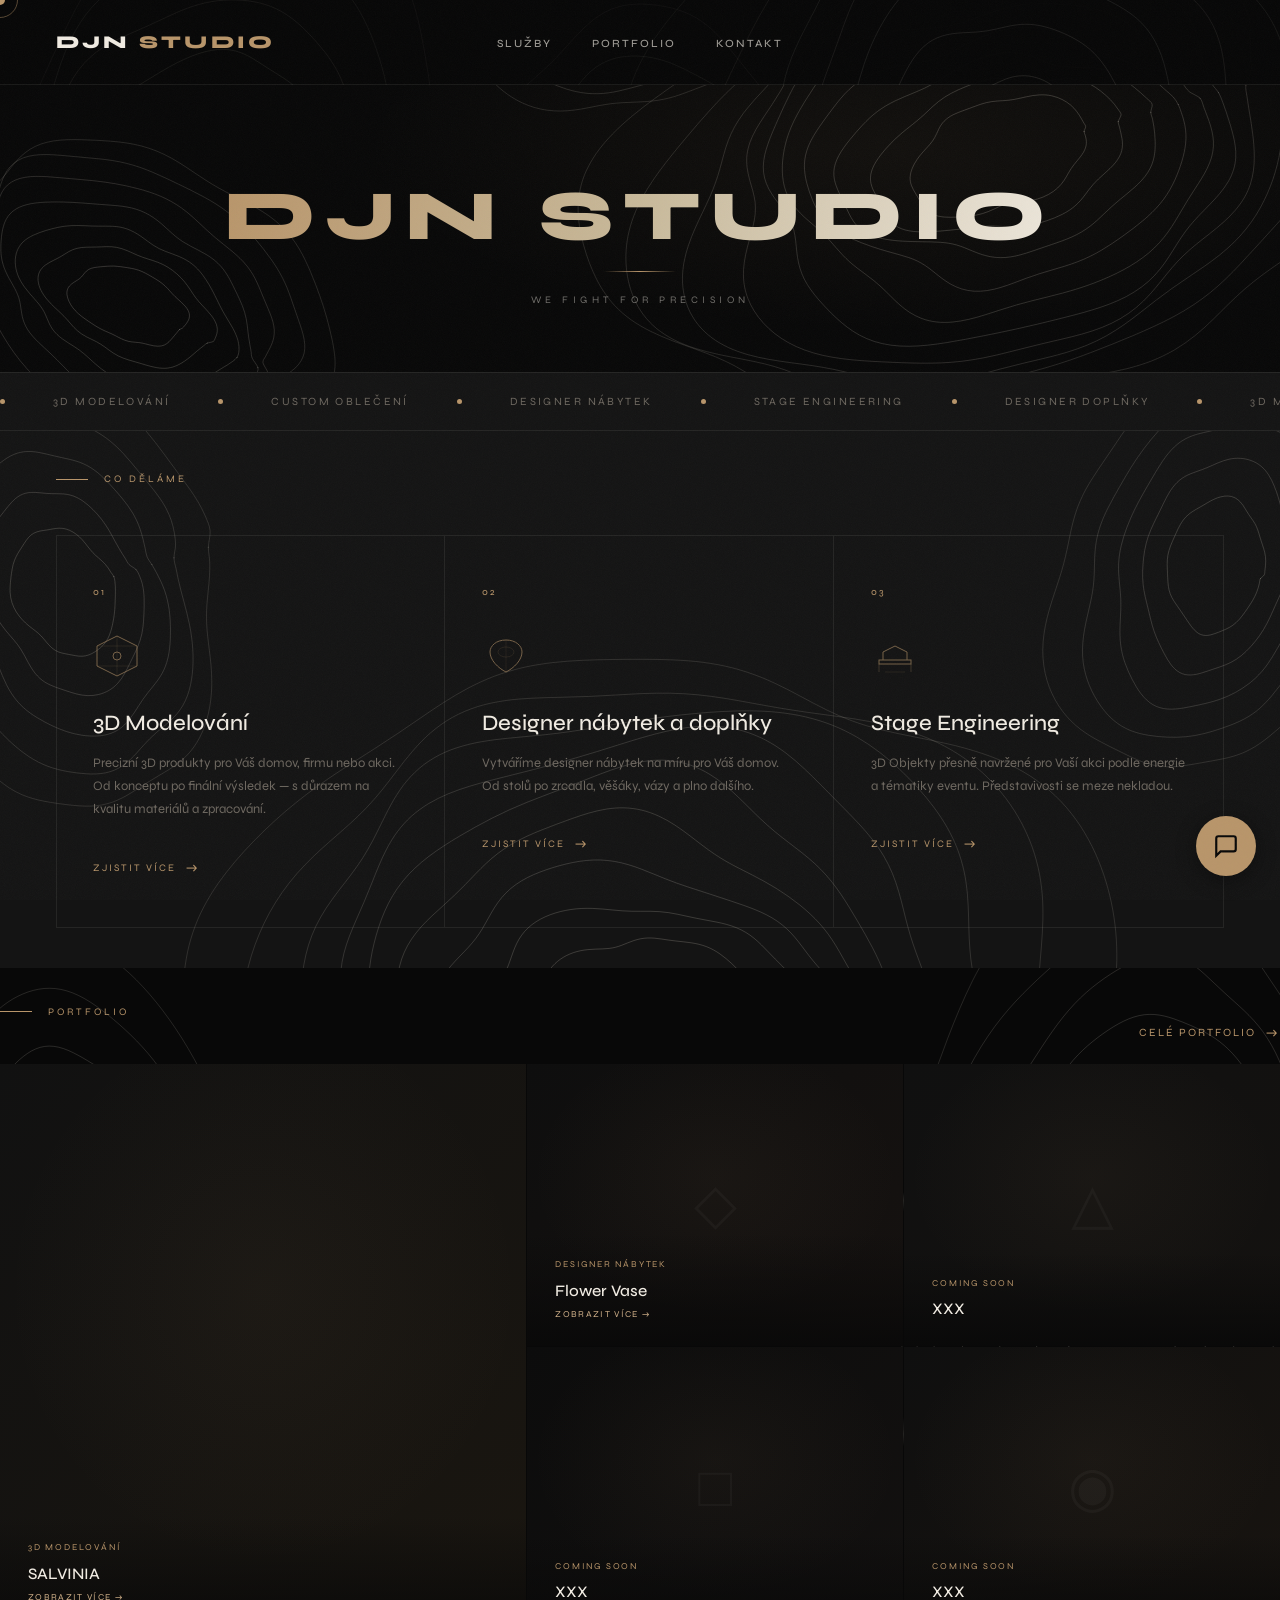
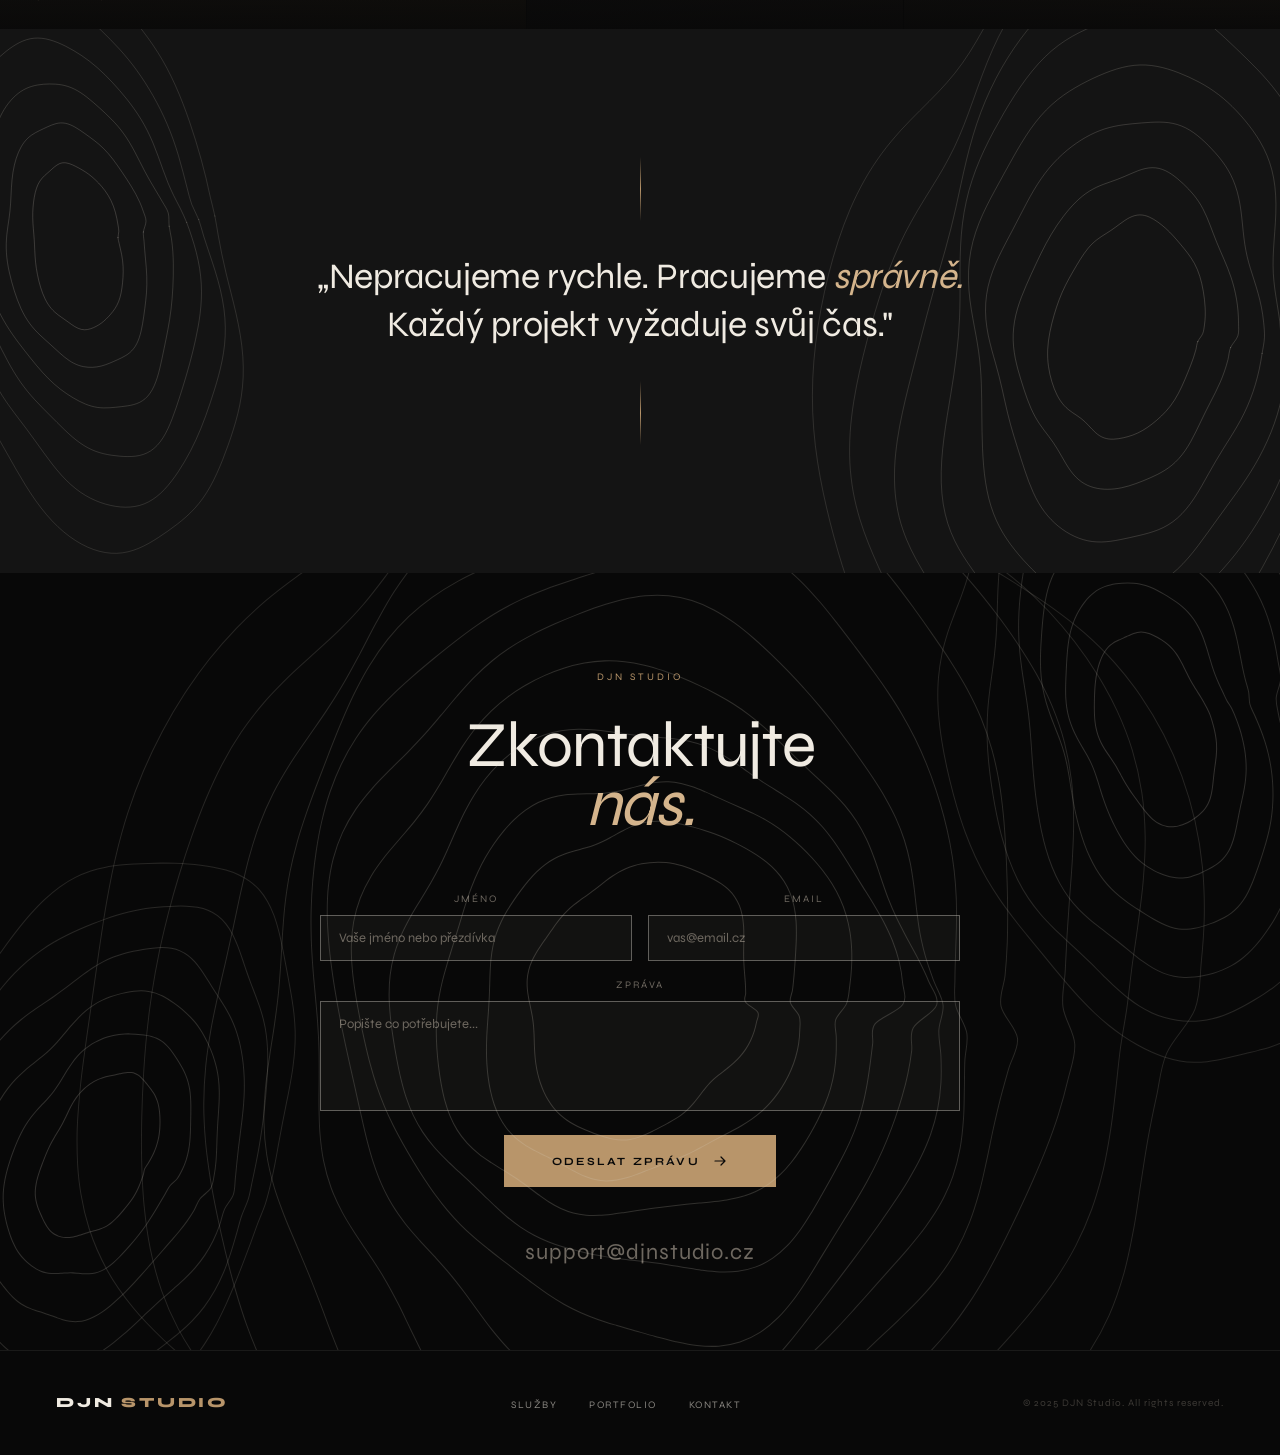
==== commit a17b8250: "bug fixes" ====
--- a/index.html
+++ b/index.html
@@ -3,12 +3,11 @@
 <head>
   <meta charset="UTF-8">
   <meta name="viewport" content="width=device-width, initial-scale=1.0">
-  <title>DJN Studio â€” Design & 3D</title>
-  <meta name="description" content="DJN Studio â€” 3D modelovĂˇnĂ­, custom kĹˇiltovky, 3D nĂˇbytek a experimentĂˇlnĂ­ design.">
+  <title>DJN Studio — Design & 3D</title>
+  <meta name="description" content="DJN Studio — 3D modelování, custom kšiltovky, 3D nábytek a experimentální design.">
   <link rel="preconnect" href="https://fonts.googleapis.com">
   <link rel="preconnect" href="https://fonts.gstatic.com" crossorigin>
   <link href="https://fonts.googleapis.com/css2?family=Syne:wght@400;500;600;700;800&display=swap" rel="stylesheet">
-
   <link rel="stylesheet" href="styles.css">
 </head>
 <body>
@@ -21,7 +20,7 @@
     <svg id="topo-nav" class="nav-topo" preserveAspectRatio="xMidYMid slice"></svg>
     <a href="#" class="nav-logo">DJN <span>STUDIO</span></a>
     <ul class="nav-links">
-      <li><a href="#services">SluĹľby</a></li>
+      <li><a href="#services">Služby</a></li>
       <li><a href="#work">Portfolio</a></li>
       <li><a href="#contact">Kontakt</a></li>
     </ul>
@@ -36,36 +35,36 @@
     <p class="hero-subtitle">WE FIGHT FOR PRECISION</p>
   </section>
 
-  <!-- MARQUEE â€” 2 identical sets side by side, animation moves exactly -50% -->
+  <!-- MARQUEE -->
   <div class="marquee-wrap">
     <div class="marquee-inner">
       <div class="marquee-set">
-        <div class="marquee-item"><div class="marquee-dot"></div>3D ModelovĂˇnĂ­</div>
-        <div class="marquee-item"><div class="marquee-dot"></div>Custom ObleÄŤenĂ­</div>
-        <div class="marquee-item"><div class="marquee-dot"></div>Designer NĂˇbytek</div>
+        <div class="marquee-item"><div class="marquee-dot"></div>3D Modelování</div>
+        <div class="marquee-item"><div class="marquee-dot"></div>Custom Oblečení</div>
+        <div class="marquee-item"><div class="marquee-dot"></div>Designer Nábytek</div>
         <div class="marquee-item"><div class="marquee-dot"></div>Stage Engineering</div>
-        <div class="marquee-item"><div class="marquee-dot"></div>Designer DoplĹky</div>
+        <div class="marquee-item"><div class="marquee-dot"></div>Designer Doplňky</div>
       </div>
       <div class="marquee-set">
-        <div class="marquee-item"><div class="marquee-dot"></div>3D ModelovĂˇnĂ­</div>
-        <div class="marquee-item"><div class="marquee-dot"></div>Custom ObleÄŤenĂ­</div>
-        <div class="marquee-item"><div class="marquee-dot"></div>Designer NĂˇbytek</div>
+        <div class="marquee-item"><div class="marquee-dot"></div>3D Modelování</div>
+        <div class="marquee-item"><div class="marquee-dot"></div>Custom Oblečení</div>
+        <div class="marquee-item"><div class="marquee-dot"></div>Designer Nábytek</div>
         <div class="marquee-item"><div class="marquee-dot"></div>Stage Engineering</div>
-        <div class="marquee-item"><div class="marquee-dot"></div>Designer DoplĹky</div>
+        <div class="marquee-item"><div class="marquee-dot"></div>Designer Doplňky</div>
       </div>
       <div class="marquee-set">
-        <div class="marquee-item"><div class="marquee-dot"></div>3D ModelovĂˇnĂ­</div>
-        <div class="marquee-item"><div class="marquee-dot"></div>Custom ObleÄŤenĂ­</div>
-        <div class="marquee-item"><div class="marquee-dot"></div>Designer NĂˇbytek</div>
+        <div class="marquee-item"><div class="marquee-dot"></div>3D Modelování</div>
+        <div class="marquee-item"><div class="marquee-dot"></div>Custom Oblečení</div>
+        <div class="marquee-item"><div class="marquee-dot"></div>Designer Nábytek</div>
         <div class="marquee-item"><div class="marquee-dot"></div>Stage Engineering</div>
-        <div class="marquee-item"><div class="marquee-dot"></div>Designer DoplĹky</div>
+        <div class="marquee-item"><div class="marquee-dot"></div>Designer Doplňky</div>
       </div>
       <div class="marquee-set">
-        <div class="marquee-item"><div class="marquee-dot"></div>3D ModelovĂˇnĂ­</div>
-        <div class="marquee-item"><div class="marquee-dot"></div>Custom ObleÄŤenĂ­</div>
-        <div class="marquee-item"><div class="marquee-dot"></div>Designer NĂˇbytek</div>
+        <div class="marquee-item"><div class="marquee-dot"></div>3D Modelování</div>
+        <div class="marquee-item"><div class="marquee-dot"></div>Custom Oblečení</div>
+        <div class="marquee-item"><div class="marquee-dot"></div>Designer Nábytek</div>
         <div class="marquee-item"><div class="marquee-dot"></div>Stage Engineering</div>
-        <div class="marquee-item"><div class="marquee-dot"></div>Designer DoplĹky</div>
+        <div class="marquee-item"><div class="marquee-dot"></div>Designer Doplňky</div>
       </div>
     </div>
   </div>
@@ -74,7 +73,7 @@
   <section id="services" style="position:relative;overflow:hidden;">
     <svg id="topo-services" class="topo-overlay" preserveAspectRatio="xMidYMid slice"></svg>
     <div class="services-head reveal">
-      <div><div class="section-label">Co DÄ›lĂˇme</div></div>
+      <div><div class="section-label">Co Děláme</div></div>
     </div>
     <div class="services-grid">
       <div class="service-card reveal">
@@ -84,9 +83,9 @@
           <path d="M24 4V44M4 14L44 14M4 34L44 34" stroke="#b8956a" stroke-width=".5" opacity=".4"/>
           <circle cx="24" cy="24" r="4" stroke="#b8956a" stroke-width="1" fill="none"/>
         </svg>
-        <h2 class="service-name">3D ModelovĂˇnĂ­</h2>
-        <p class="service-desc">PreciznĂ­ 3D produkty pro VĂˇĹˇ domov, firmu nebo akci. Od konceptu po finĂˇlnĂ­ vĂ˝sledek â€” s dĹŻrazem na kvalitu materiĂˇlĹŻ a zpracovĂˇnĂ­.</p>
-        <a href="#contact" class="service-link">Zjistit vĂ­ce</a>
+        <h2 class="service-name">3D Modelování</h2>
+        <p class="service-desc">Precizní 3D produkty pro Váš domov, firmu nebo akci. Od konceptu po finální výsledek — s důrazem na kvalitu materiálů a zpracování.</p>
+        <a href="#contact" class="service-link">Zjistit více</a>
       </div>
       <div class="service-card reveal">
         <span class="service-num">02</span>
@@ -95,9 +94,9 @@
           <ellipse cx="24" cy="20" rx="8" ry="5" stroke="#b8956a" stroke-width=".5" opacity=".4"/>
           <path d="M24 8V40" stroke="#b8956a" stroke-width=".5" opacity=".3"/>
         </svg>
-        <h2 class="service-name">Designer nĂˇbytek a doplĹky</h2>
-        <p class="service-desc">VytvĂˇĹ™Ă­me designer nĂˇbytek na mĂ­ru pro VĂˇĹˇ domov. Od stolĹŻ po zrcadla, vÄ›ĹˇĂˇky, vĂˇzy a plno dalĹˇĂ­ho.</p>
-        <a href="#contact" class="service-link">Zjistit vĂ­ce</a>
+        <h2 class="service-name">Designer nábytek a doplňky</h2>
+        <p class="service-desc">Vytváříme designer nábytek na míru pro Váš domov. Od stolů po zrcadla, věšáky, vázy a plno dalšího.</p>
+        <a href="#contact" class="service-link">Zjistit více</a>
       </div>
       <div class="service-card reveal">
         <span class="service-num">03</span>
@@ -108,8 +107,8 @@
           <path d="M14 40H34" stroke="#b8956a" stroke-width=".5" opacity=".4"/>
         </svg>
         <h2 class="service-name">Stage Engineering</h2>
-        <p class="service-desc">3D Objekty pĹ™esnÄ› navrĹľenĂ© pro VaĹˇĂ­ akci podle energie a tĂ©matiky eventu. PĹ™edstavivosti se meze nekladou.</p>
-        <a href="#contact" class="service-link">Zjistit vĂ­ce</a>
+        <p class="service-desc">3D Objekty přesně navržené pro Vaší akci podle energie a tématiky eventu. Představivosti se meze nekladou.</p>
+        <a href="#contact" class="service-link">Zjistit více</a>
       </div>
     </div>
   </section>
@@ -119,31 +118,31 @@
     <svg id="topo-work" class="topo-overlay" preserveAspectRatio="xMidYMid slice"></svg>
     <div class="work-head reveal">
       <div><div class="section-label">Portfolio</div></div>
-      <a href="#contact" class="work-all">CelĂ© portfolio</a>
+      <a href="#contact" class="work-all">Celé portfolio</a>
     </div>
     <div class="work-grid">
       <div class="work-card work-card--clickable" onclick="openGallery('salvinia')">
         <div class="work-bg"></div>
         <img class="work-photo" src="images/salvinia/cover.png" alt="SALVINIA" onload="this.classList.add('loaded')" onerror="this.style.display='none'">
         <div class="work-info">
-          <p class="work-tag">3D ModelovĂˇnĂ­</p>
+          <p class="work-tag">3D Modelování</p>
           <p class="work-name">SALVINIA</p>
-          <span class="work-gallery-hint">Zobrazit vĂ­ce â†’</span>
+          <span class="work-gallery-hint">Zobrazit více →</span>
         </div>
       </div>
       <div class="work-card work-card--clickable" onclick="openGallery('flowervase')">
         <div class="work-bg"></div>
         <img class="work-photo" src="images/flowervase/cover.png" alt="Flower Vase" onload="this.classList.add('loaded')" onerror="this.style.display='none'">
-        <div class="work-placeholder">â—‡</div>
+        <div class="work-placeholder">◇</div>
         <div class="work-info">
-          <p class="work-tag">Designer NĂˇbytek</p>
+          <p class="work-tag">Designer Nábytek</p>
           <p class="work-name">Flower Vase</p>
-          <span class="work-gallery-hint">Zobrazit vĂ­ce â†’</span>
+          <span class="work-gallery-hint">Zobrazit více →</span>
         </div>
       </div>
       <div class="work-card">
         <div class="work-bg"></div>
-        <div class="work-placeholder">â–ł</div>
+        <div class="work-placeholder">△</div>
         <div class="work-info">
           <p class="work-tag">COMING SOON</p>
           <p class="work-name">XXX</p>
@@ -151,7 +150,7 @@
       </div>
       <div class="work-card">
         <div class="work-bg"></div>
-        <div class="work-placeholder">â–ˇ</div>
+        <div class="work-placeholder">□</div>
         <div class="work-info">
           <p class="work-tag">COMING SOON</p>
           <p class="work-name">XXX</p>
@@ -159,7 +158,7 @@
       </div>
       <div class="work-card">
         <div class="work-bg"></div>
-        <div class="work-placeholder">â—‰</div>
+        <div class="work-placeholder">◉</div>
         <div class="work-info">
           <p class="work-tag">COMING SOON</p>
           <p class="work-name">XXX</p>
@@ -173,8 +172,8 @@
     <svg id="topo-phil" class="topo-overlay" preserveAspectRatio="xMidYMid slice"></svg>
     <div class="phil-line"></div>
     <p class="phil-quote reveal">
-      â€žNepracujeme rychle. Pracujeme <em>sprĂˇvnÄ›.</em><br>
-      KaĹľdĂ˝ projekt vyĹľaduje svĹŻj ÄŤas."
+      „Nepracujeme rychle. Pracujeme <em>správně.</em><br>
+      Každý projekt vyžaduje svůj čas."
     </p>
     <div class="phil-line"></div>
   </div>
@@ -184,13 +183,13 @@
     <svg id="topo-contact" class="topo-overlay" preserveAspectRatio="xMidYMid slice"></svg>
     <p class="contact-sup reveal">DJN STUDIO</p>
     <h2 class="contact-title reveal">
-      Zkontaktujte<br><em>nĂˇs.</em>
+      Zkontaktujte<br><em>nás.</em>
     </h2>
     <form class="contact-form reveal" action="https://formspree.io/f/xykoaoby" method="POST">
       <div class="contact-form-row">
         <div class="contact-form-field">
-          <label for="name">JmĂ©no</label>
-          <input type="text" id="name" name="name" placeholder="VaĹˇe jmĂ©no nebo pĹ™ezdĂ­vka" required>
+          <label for="name">Jméno</label>
+          <input type="text" id="name" name="name" placeholder="Vaše jméno nebo přezdívka" required>
         </div>
         <div class="contact-form-field">
           <label for="email">Email</label>
@@ -198,11 +197,11 @@
         </div>
       </div>
       <div class="contact-form-field">
-        <label for="message">ZprĂˇva</label>
-        <textarea id="message" name="message" rows="5" placeholder="PopiĹˇte co potĹ™ebujete..." required></textarea>
+        <label for="message">Zpráva</label>
+        <textarea id="message" name="message" rows="5" placeholder="Popište co potřebujete..." required></textarea>
       </div>
       <button type="submit" class="contact-form-btn">
-        Odeslat zprĂˇvu
+        Odeslat zprávu
         <svg width="16" height="16" viewBox="0 0 16 16" fill="none"><path d="M3 8h10M9 4l4 4-4 4" stroke="currentColor" stroke-width="1.2" stroke-linecap="round" stroke-linejoin="round"/></svg>
       </button>
     </form>
@@ -213,15 +212,14 @@
   <footer>
     <div class="footer-logo">DJN <span>STUDIO</span></div>
     <ul class="footer-links">
-      <li><a href="#services">SluĹľby</a></li>
+      <li><a href="#services">Služby</a></li>
       <li><a href="#work">Portfolio</a></li>
       <li><a href="#contact">Kontakt</a></li>
     </ul>
-    <p class="footer-copy">Â© 2025 DJN Studio. All rights reserved.</p>
+    <p class="footer-copy">© 2025 DJN Studio. All rights reserved.</p>
   </footer>
 
   <script>
-    // Cursor
     const cur = document.getElementById('cursor');
     const ring = document.getElementById('cursor-ring');
     let rx = 0, ry = 0;
@@ -239,7 +237,6 @@
       requestAnimationFrame(animRing);
     })();
 
-    // Scroll reveal
     const obs = new IntersectionObserver(entries => {
       entries.forEach((e, i) => {
         if (e.isIntersecting) {
@@ -250,7 +247,6 @@
     }, { threshold: 0.12 });
     document.querySelectorAll('.reveal').forEach(el => obs.observe(el));
 
-    // Active nav
     const sections = document.querySelectorAll('section[id]');
     const links = document.querySelectorAll('.nav-links a');
     window.addEventListener('scroll', () => {
@@ -344,9 +340,9 @@
         {cx:.06,cy:.40,rx:.12,ry:.55,angle:-.22,rings:6,seed:4.8},
       ]);
       initSvg('topo-lightbox', window.innerHeight, [
-        { cx:0.85, cy:0.35, rx:0.28, ry:0.70, angle:-0.18, rings:9, seed:3.3 },
-        { cx:0.08, cy:0.65, rx:0.18, ry:0.55, angle: 0.30, rings:7, seed:6.1 },
-        { cx:0.50, cy:0.95, rx:0.22, ry:0.40, angle: 0.05, rings:6, seed:9.4 },
+        {cx:0.85,cy:0.35,rx:0.28,ry:0.70,angle:-0.18,rings:9,seed:3.3},
+        {cx:0.08,cy:0.65,rx:0.18,ry:0.55,angle: 0.30,rings:7,seed:6.1},
+        {cx:0.50,cy:0.95,rx:0.22,ry:0.40,angle: 0.05,rings:6,seed:9.4},
       ]);
       initSvg('topo-contact', 500, [
         {cx:.50,cy:.55,rx:.40,ry:.80,angle: .10,rings:11,seed:7.7},
@@ -367,40 +363,37 @@
       <p class="lightbox-title" id="lightbox-title"></p>
       <div class="lightbox-header-right">
         <ul class="nav-links" style="position:static;transform:none;">
-          <li><a href="#services" onclick="closeGallery()">SluĹľby</a></li>
+          <li><a href="#services" onclick="closeGallery()">Služby</a></li>
           <li><a href="#work" onclick="closeGallery()">Portfolio</a></li>
           <li><a href="#contact" onclick="closeGallery()">Kontakt</a></li>
         </ul>
-        <button class="lightbox-close" onclick="closeGallery()">âś•</button>
+        <button class="lightbox-close" onclick="closeGallery()">✕</button>
       </div>
     </div>
     <div class="lightbox-grid" id="lightbox-grid"></div>
-
     <div class="lightbox-cta">
       <div class="lightbox-cta-line"></div>
-      <p class="lightbox-cta-text">Zaujal vĂˇs tento produkt?</p>
+      <p class="lightbox-cta-text">Zaujal vás tento produkt?</p>
       <a href="#contact" class="lightbox-cta-btn" onclick="closeGallery()">
-        ZKONTAKTUJTE NĂS
+        ZKONTAKTUJTE NÁS
         <svg width="16" height="16" viewBox="0 0 16 16" fill="none"><path d="M3 8h10M9 4l4 4-4 4" stroke="currentColor" stroke-width="1.2" stroke-linecap="round" stroke-linejoin="round"/></svg>
       </a>
       <div class="lightbox-cta-line"></div>
     </div>
-
   </div>
 
   <!-- ZOOM VIEW -->
   <div id="lightbox-zoom" onclick="closeZoom()">
-    <button class="zoom-close" onclick="closeZoom()">âś•</button>
-    <button class="zoom-nav zoom-prev" onclick="event.stopPropagation(); navZoom(-1)">â€ą</button>
+    <button class="zoom-close" onclick="closeZoom()">✕</button>
+    <button class="zoom-nav zoom-prev" onclick="event.stopPropagation(); navZoom(-1)">‹</button>
     <img id="zoom-img" src="" alt="">
-    <button class="zoom-nav zoom-next" onclick="event.stopPropagation(); navZoom(1)">â€ş</button>
+    <button class="zoom-nav zoom-next" onclick="event.stopPropagation(); navZoom(1)">›</button>
   </div>
 
   <script>
-    // â”€â”€ GALLERY DATA â”€â”€â”€â”€â”€â”€â”€â”€â”€â”€â”€â”€â”€â”€â”€â”€â”€â”€â”€â”€â”€â”€â”€â”€â”€â”€â”€â”€â”€â”€â”€â”€â”€â”€â”€â”€â”€â”€â”€â”€â”€â”€â”€â”€â”€â”€â”€â”€â”€
     const galleries = {
       salvinia: {
-        title: 'SALVINIA â€” 3D ModelovĂˇnĂ­',
+        title: 'SALVINIA — 3D Modelování',
         images: [
           'images/salvinia/cover.png',
           'images/salvinia/2.png',
@@ -409,7 +402,7 @@
         ]
       },
       flowervase: {
-        title: 'Flower Vase â€” Designer NĂˇbytek',
+        title: 'Flower Vase — Designer Nábytek',
         images: [
           'images/flowervase/cover.png',
           'images/flowervase/2.png',
@@ -426,15 +419,12 @@
       if (!g) return;
       currentGallery = g;
       document.getElementById('lightbox-title').textContent = g.title;
-
-      // Build grid
       const grid = document.getElementById('lightbox-grid');
       grid.innerHTML = g.images.map((src, i) =>
         `<div class="lightbox-grid-item" onclick="openZoom(${i})">
           <img src="${src}" alt="${g.title} ${i+1}">
         </div>`
       ).join('');
-
       document.getElementById('lightbox').classList.add('active');
       document.body.style.overflow = 'hidden';
     }
@@ -462,64 +452,39 @@
 
     document.addEventListener('keydown', function(e) {
       const zoom = document.getElementById('lightbox-zoom').classList.contains('active');
-      const lb = document.getElementById('lightbox').classList.contains('active');
       if (e.key === 'Escape') { zoom ? closeZoom() : closeGallery(); }
       if (zoom && e.key === 'ArrowRight') navZoom(1);
       if (zoom && e.key === 'ArrowLeft') navZoom(-1);
     });
   </script>
 
-
   <!-- CHATBOT -->
   <style>
-    #chat-bubble {
-      position: fixed;
-      bottom: 24px;
-      right: 24px;
-      z-index: 9996;
-    }
+    #chat-bubble { position: fixed; bottom: 24px; right: 24px; z-index: 9996; }
     #chat-toggle {
-      width: 60px;
-      height: 60px;
-      border-radius: 50%;
-      background: var(--gold);
-      border: none;
-      cursor: pointer;
+      width: 60px; height: 60px; border-radius: 50%;
+      background: #b8956a; border: none; cursor: pointer;
       box-shadow: 0 4px 20px rgba(0,0,0,0.4);
-      display: flex;
-      align-items: center;
-      justify-content: center;
+      display: flex; align-items: center; justify-content: center;
       transition: transform 0.2s, background 0.2s;
     }
-    #chat-toggle:hover { transform: scale(1.08); background: var(--gold-lt); }
+    #chat-toggle:hover { transform: scale(1.08); background: #d4b48c; }
     #chat-window {
-      display: none;
-      position: fixed;
-      bottom: 96px;
-      right: 24px;
-      width: 420px;
-      height: 680px;
-      border-radius: 4px;
-      overflow: hidden;
+      display: none; position: fixed;
+      bottom: 96px; right: 24px;
+      width: 420px; height: 680px;
+      border-radius: 4px; overflow: hidden;
       box-shadow: 0 8px 40px rgba(0,0,0,0.6);
       border: 1px solid rgba(240,235,226,0.1);
     }
-    #chat-window.open {
-      display: block;
-      animation: chatSlideUp 0.3s cubic-bezier(0.25,0.46,0.45,0.94);
-    }
+    #chat-window.open { display: block; animation: chatSlideUp 0.3s cubic-bezier(0.25,0.46,0.45,0.94); }
     @keyframes chatSlideUp {
       from { opacity: 0; transform: translateY(20px); }
       to   { opacity: 1; transform: translateY(0); }
     }
     #chat-window iframe { width: 100%; height: 100%; border: none; }
     @media (max-width: 480px) {
-      #chat-window {
-        width: calc(100vw - 16px);
-        height: 75vh;
-        right: 8px;
-        bottom: 80px;
-      }
+      #chat-window { width: calc(100vw - 16px); height: 75vh; right: 8px; bottom: 80px; }
     }
   </style>
 
@@ -527,8 +492,8 @@
     <div id="chat-window">
       <iframe src="https://djn-stabla-chatbot.vercel.app/" allow="microphone" allowtransparency="true" loading="lazy" style="background: transparent;"></iframe>
     </div>
-    <button id="chat-toggle" onclick="toggleChat()" title="OtevĹ™Ă­t chat">
-      <svg width="26" height="26" viewBox="0 0 24 24" fill="none" stroke="var(--black)" stroke-width="2">
+    <button id="chat-toggle" onclick="toggleChat()" title="Otevřít chat">
+      <svg width="26" height="26" viewBox="0 0 24 24" fill="none" stroke="#080808" stroke-width="2">
         <path d="M21 15a2 2 0 0 1-2 2H7l-4 4V5a2 2 0 0 1 2-2h14a2 2 0 0 1 2 2z"></path>
       </svg>
     </button>
@@ -541,4 +506,4 @@
   </script>
 
 </body>
-</html>
+</html>
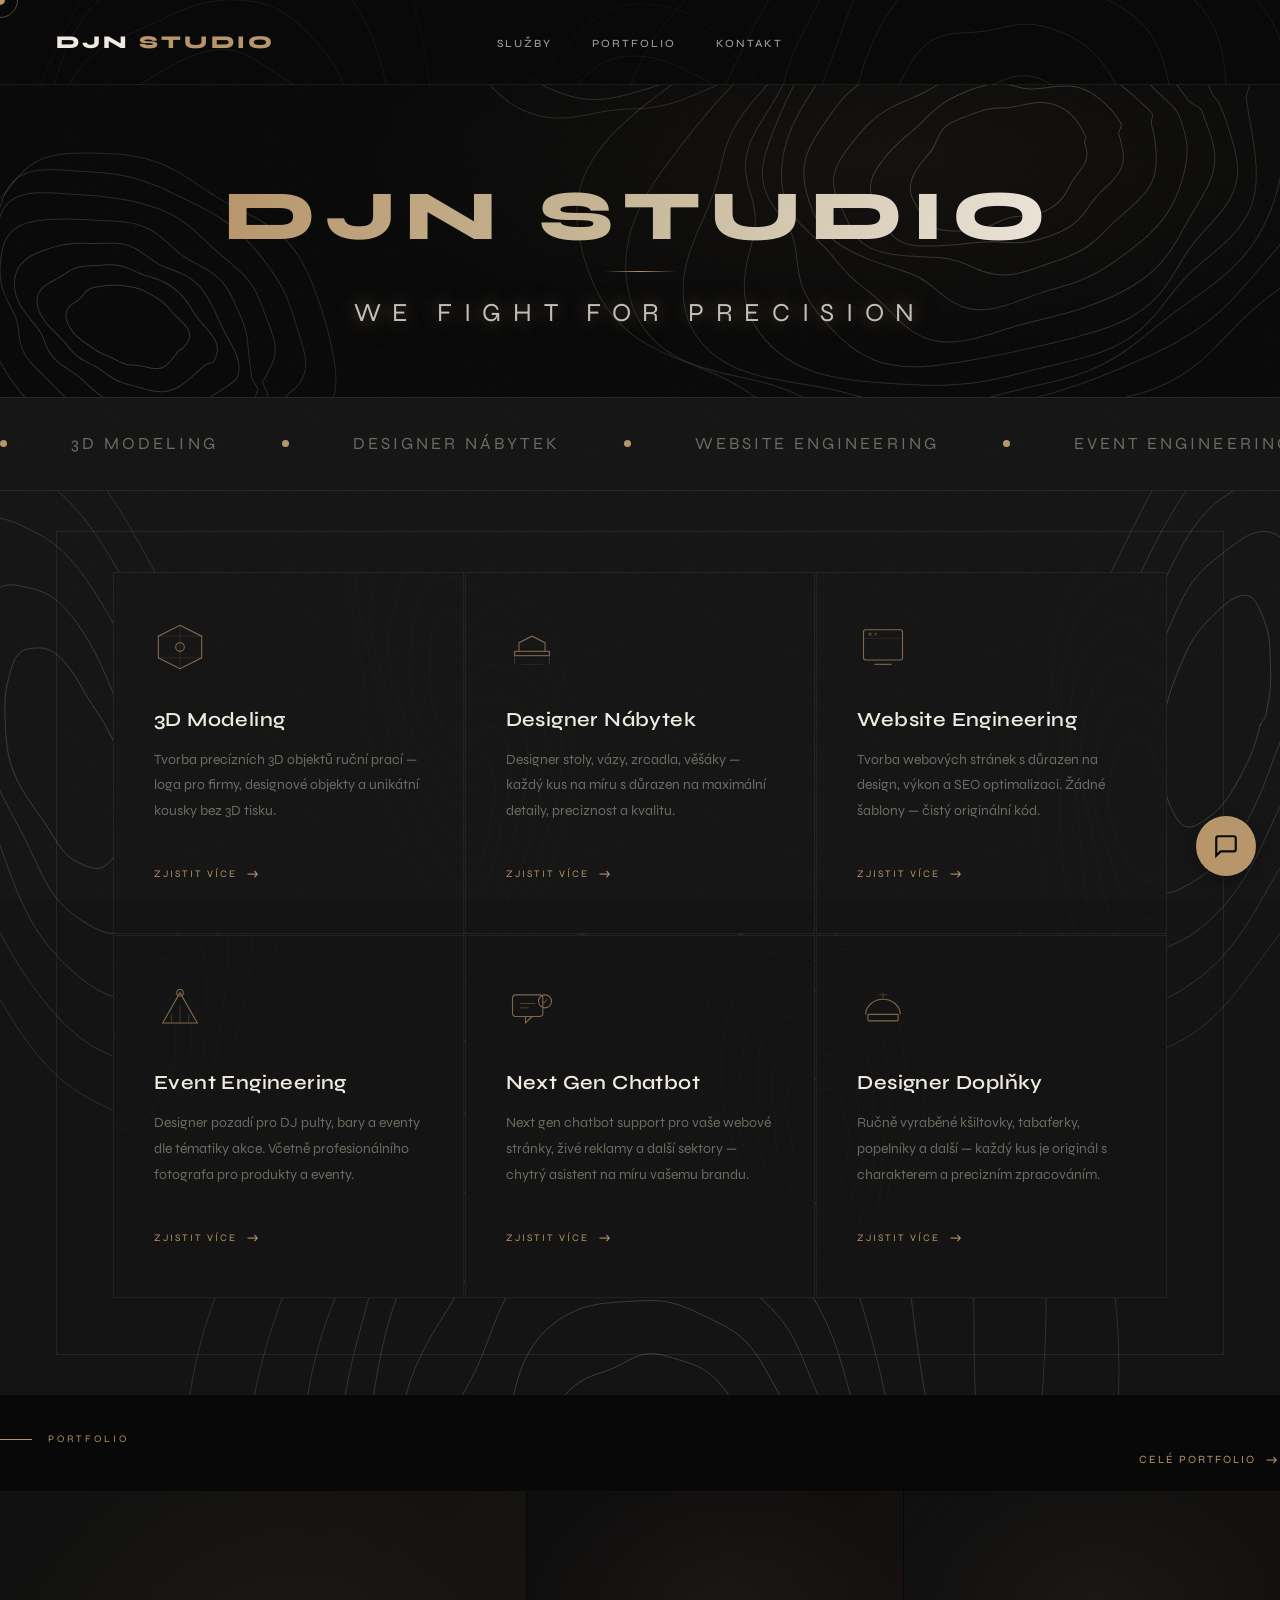
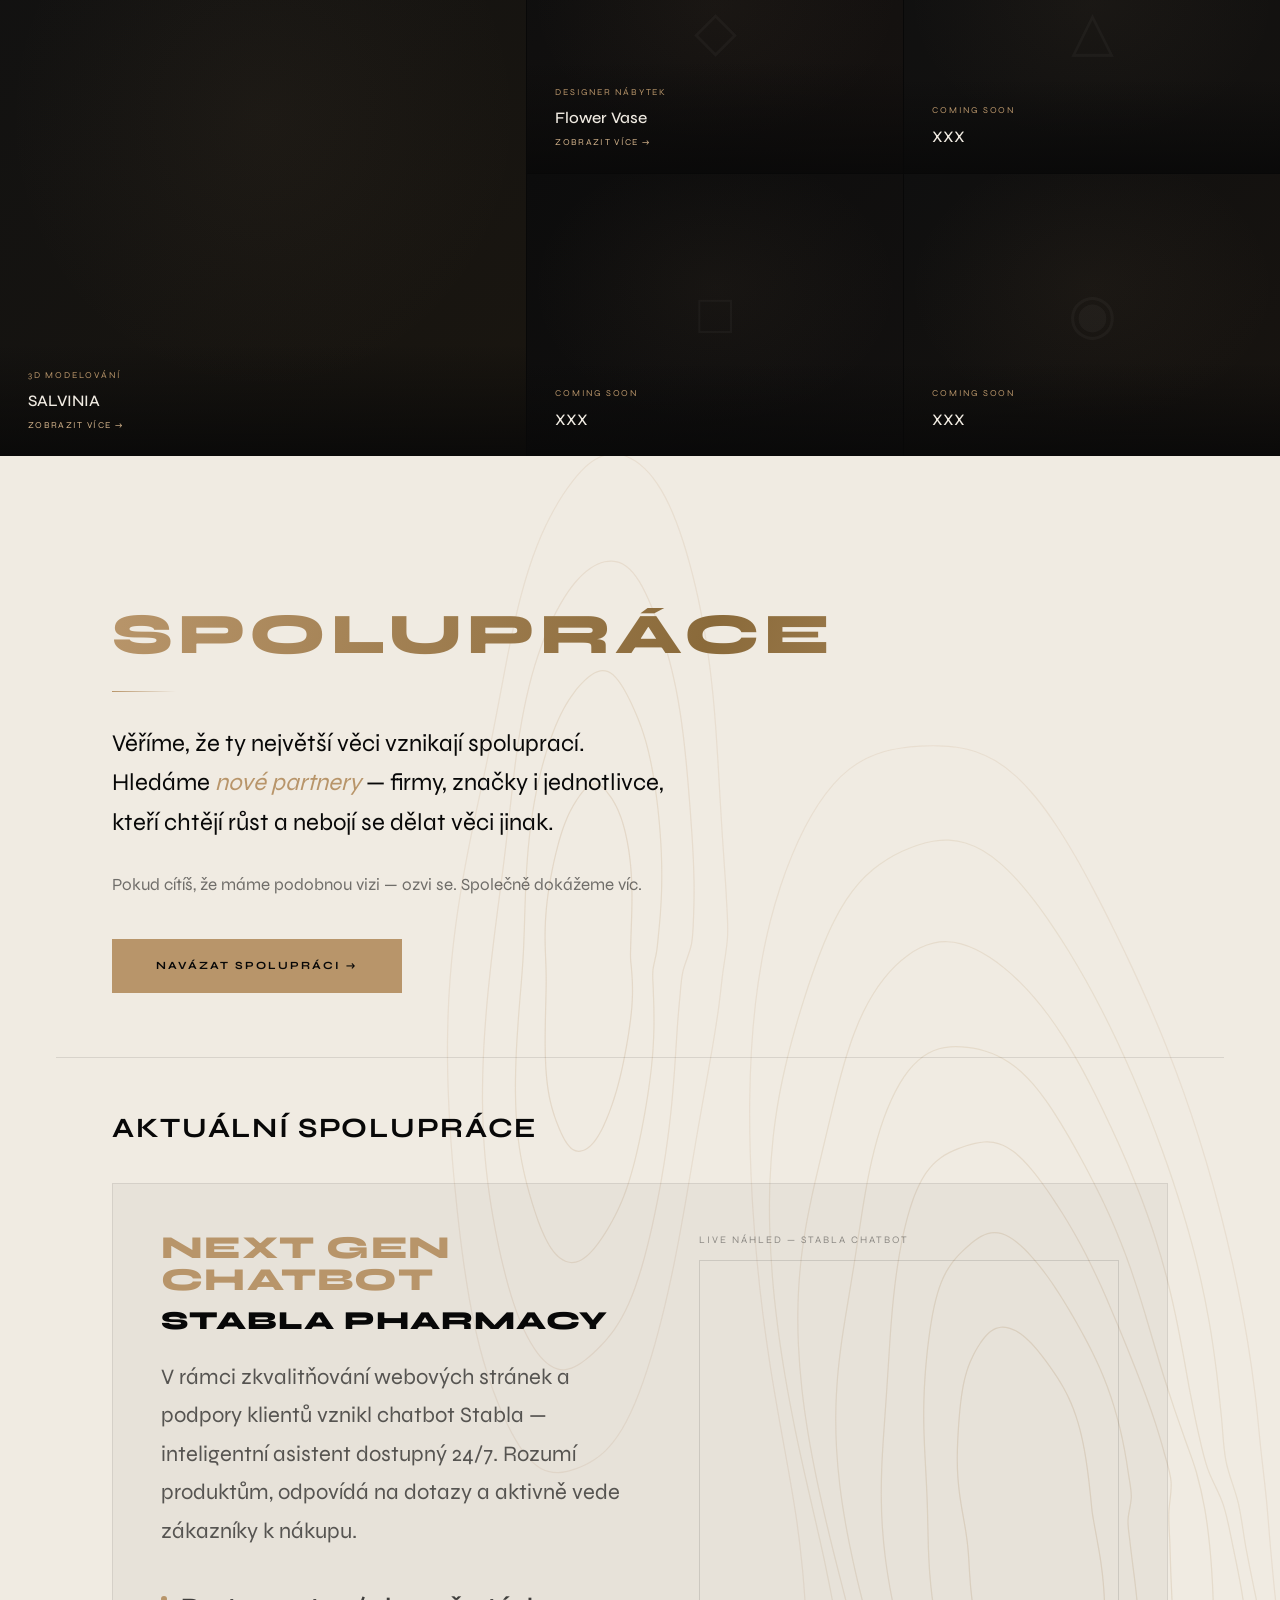
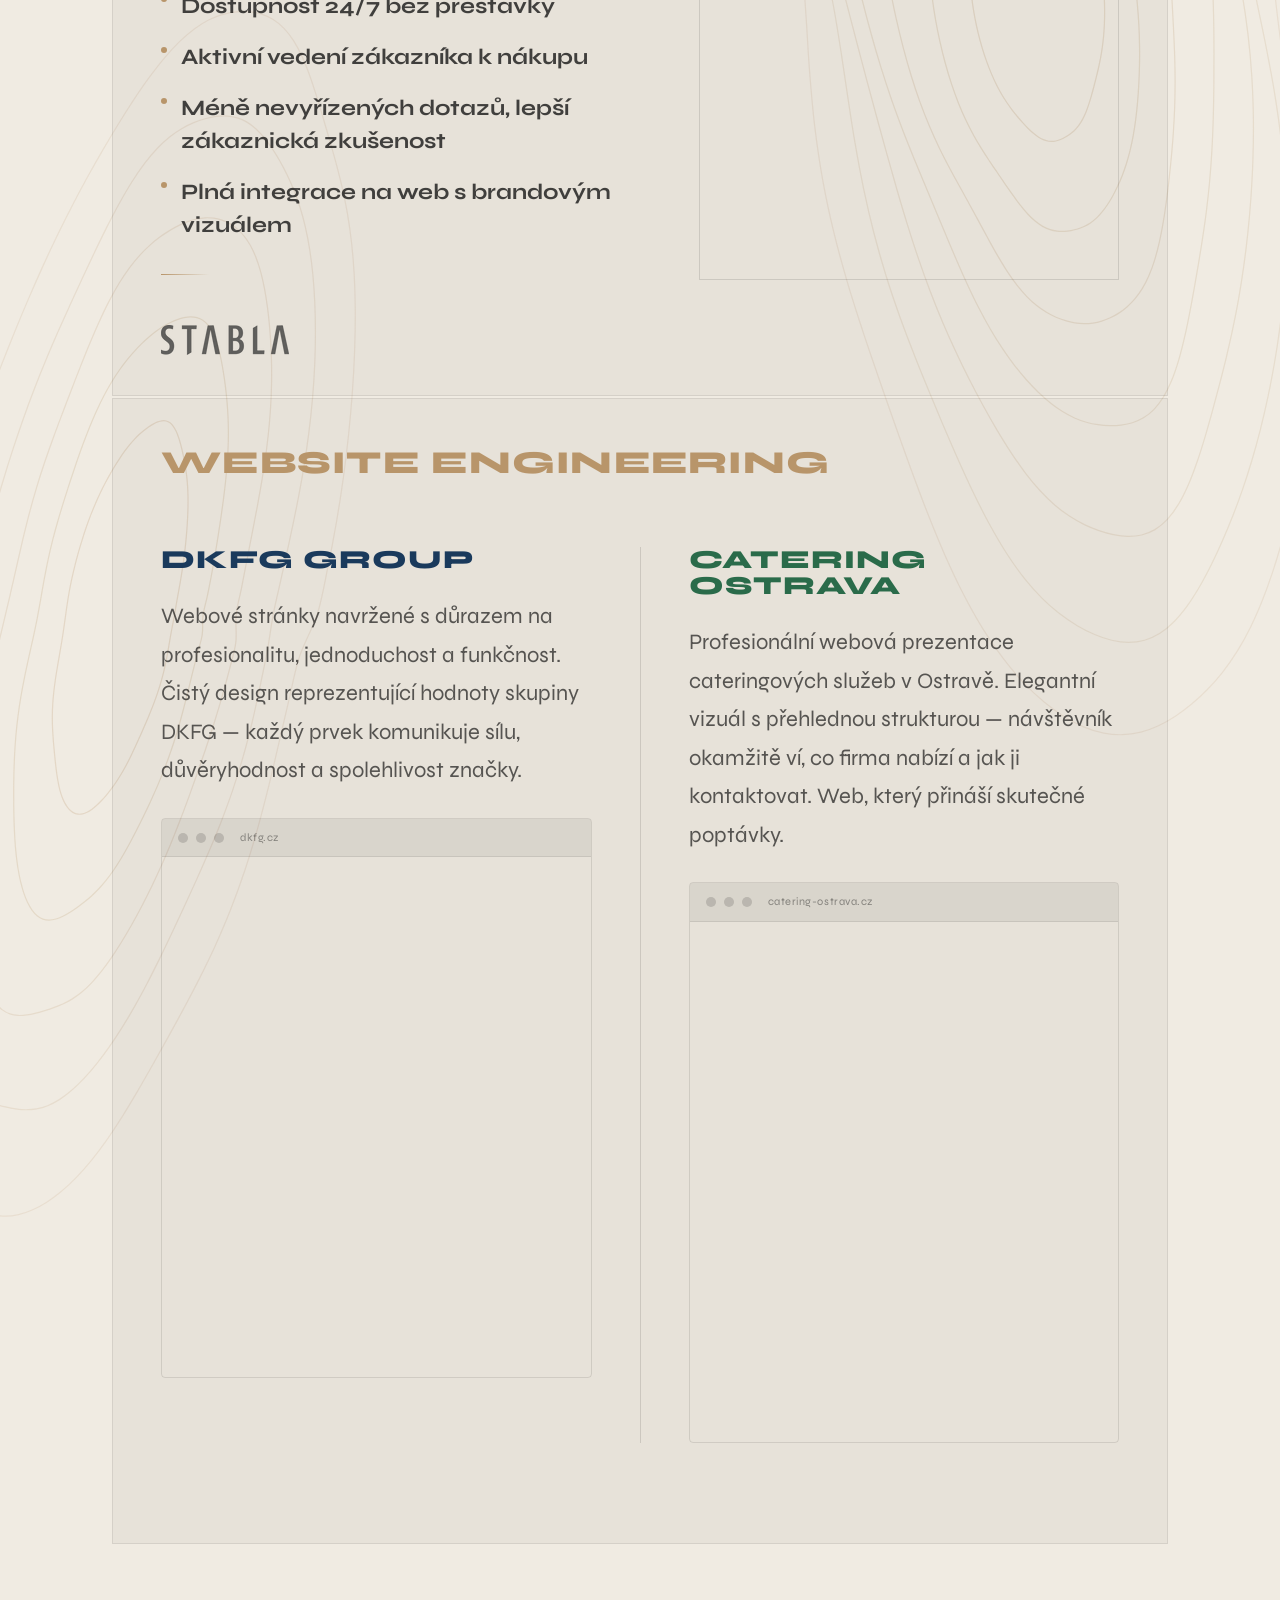
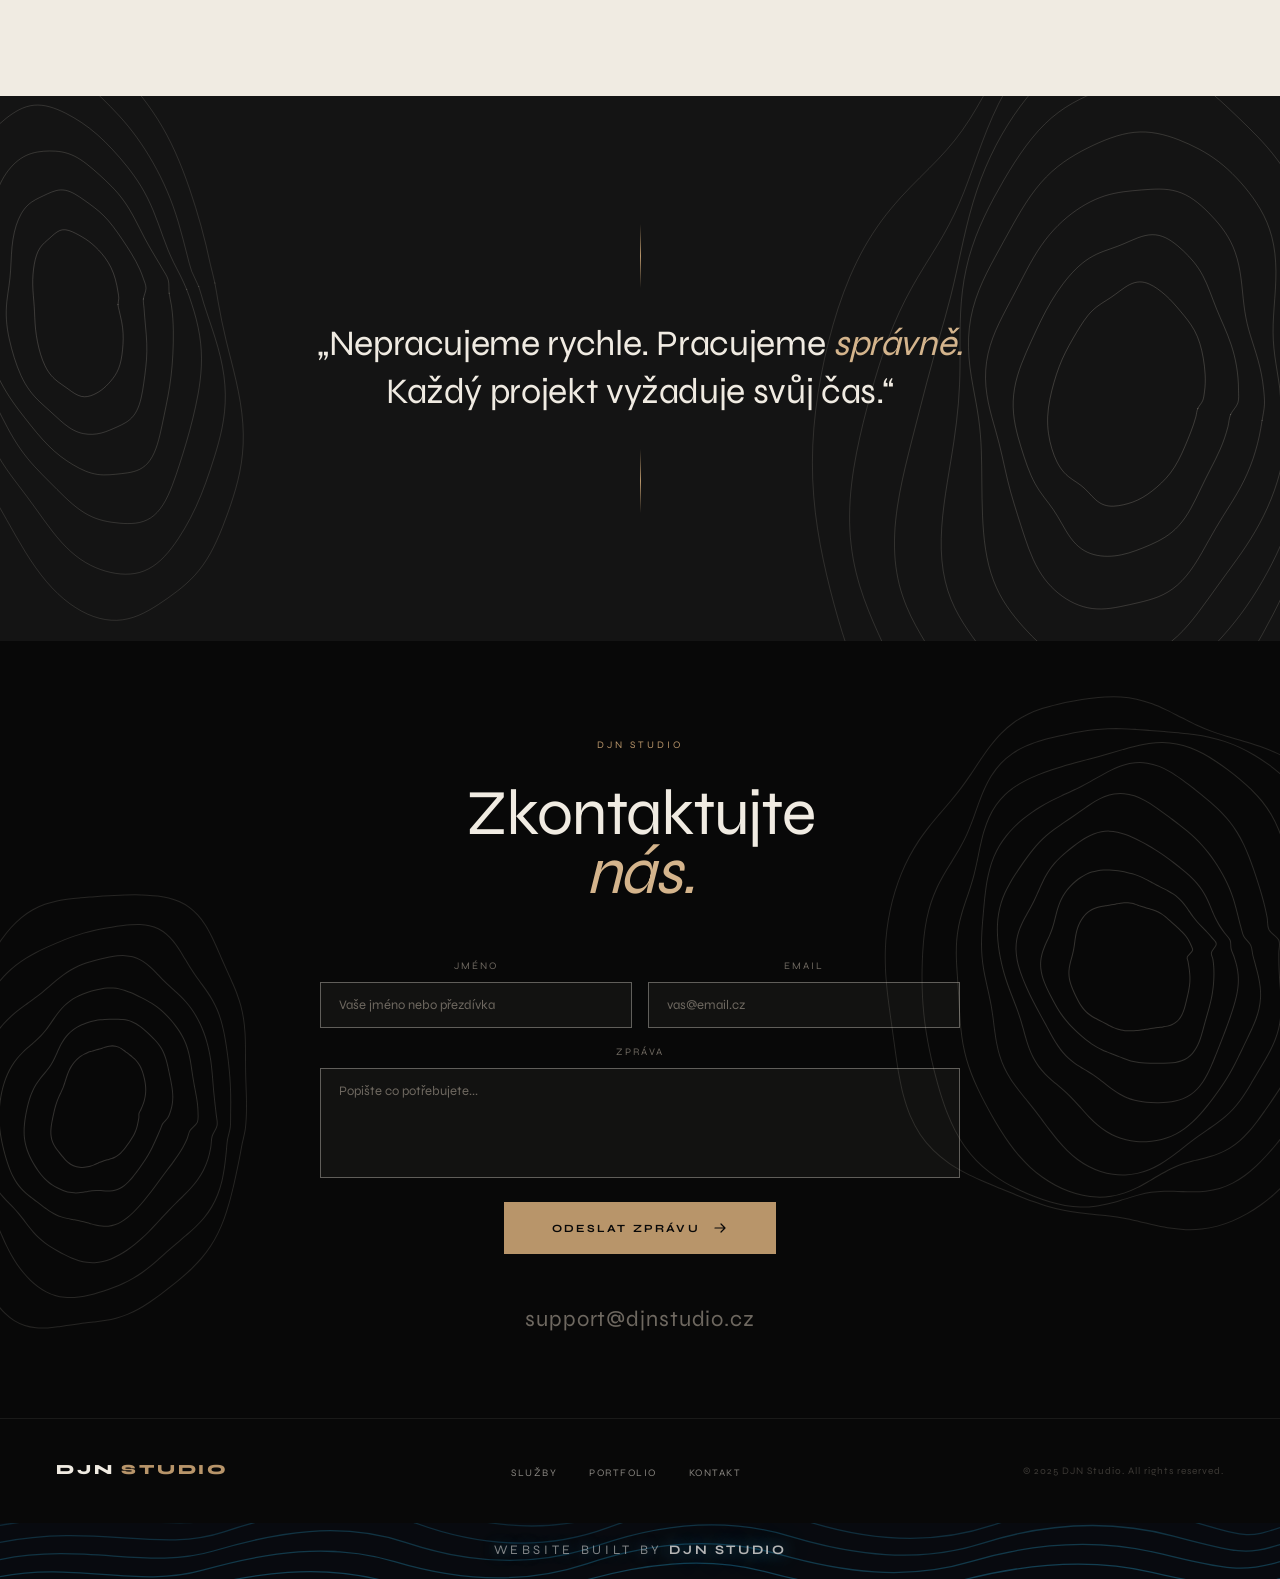
==== commit ff240ccd: "update" ====
--- a/index.html
+++ b/index.html
@@ -9,9 +9,12 @@
   <link rel="preconnect" href="https://fonts.gstatic.com" crossorigin>
   <link href="https://fonts.googleapis.com/css2?family=Syne:wght@400;500;600;700;800&display=swap" rel="stylesheet">
   <link rel="stylesheet" href="styles.css">
+  <style>
+    .services-grid-6 { display: grid; grid-template-columns: repeat(3, 1fr); gap: 1px; border: 1px solid var(--line); }
+    @media (max-width: 900px) { .services-grid-6 { grid-template-columns: 1fr; } }
+  </style>
 </head>
 <body>
-
   <div id="cursor"></div>
   <div id="cursor-ring"></div>
 
@@ -39,31 +42,35 @@
   <div class="marquee-wrap">
     <div class="marquee-inner">
       <div class="marquee-set">
-        <div class="marquee-item"><div class="marquee-dot"></div>3D Modelování</div>
-        <div class="marquee-item"><div class="marquee-dot"></div>Custom Oblečení</div>
+        <div class="marquee-item"><div class="marquee-dot"></div>3D Modeling</div>
         <div class="marquee-item"><div class="marquee-dot"></div>Designer Nábytek</div>
-        <div class="marquee-item"><div class="marquee-dot"></div>Stage Engineering</div>
+        <div class="marquee-item"><div class="marquee-dot"></div>Website Engineering</div>
+        <div class="marquee-item"><div class="marquee-dot"></div>Event Engineering</div>
+        <div class="marquee-item"><div class="marquee-dot"></div>Next Gen Chatbot</div>
         <div class="marquee-item"><div class="marquee-dot"></div>Designer Doplňky</div>
       </div>
       <div class="marquee-set">
-        <div class="marquee-item"><div class="marquee-dot"></div>3D Modelování</div>
-        <div class="marquee-item"><div class="marquee-dot"></div>Custom Oblečení</div>
+        <div class="marquee-item"><div class="marquee-dot"></div>3D Modeling</div>
         <div class="marquee-item"><div class="marquee-dot"></div>Designer Nábytek</div>
-        <div class="marquee-item"><div class="marquee-dot"></div>Stage Engineering</div>
+        <div class="marquee-item"><div class="marquee-dot"></div>Website Engineering</div>
+        <div class="marquee-item"><div class="marquee-dot"></div>Event Engineering</div>
+        <div class="marquee-item"><div class="marquee-dot"></div>Next Gen Chatbot</div>
         <div class="marquee-item"><div class="marquee-dot"></div>Designer Doplňky</div>
       </div>
       <div class="marquee-set">
-        <div class="marquee-item"><div class="marquee-dot"></div>3D Modelování</div>
-        <div class="marquee-item"><div class="marquee-dot"></div>Custom Oblečení</div>
+        <div class="marquee-item"><div class="marquee-dot"></div>3D Modeling</div>
         <div class="marquee-item"><div class="marquee-dot"></div>Designer Nábytek</div>
-        <div class="marquee-item"><div class="marquee-dot"></div>Stage Engineering</div>
+        <div class="marquee-item"><div class="marquee-dot"></div>Website Engineering</div>
+        <div class="marquee-item"><div class="marquee-dot"></div>Event Engineering</div>
+        <div class="marquee-item"><div class="marquee-dot"></div>Next Gen Chatbot</div>
         <div class="marquee-item"><div class="marquee-dot"></div>Designer Doplňky</div>
       </div>
       <div class="marquee-set">
-        <div class="marquee-item"><div class="marquee-dot"></div>3D Modelování</div>
-        <div class="marquee-item"><div class="marquee-dot"></div>Custom Oblečení</div>
+        <div class="marquee-item"><div class="marquee-dot"></div>3D Modeling</div>
         <div class="marquee-item"><div class="marquee-dot"></div>Designer Nábytek</div>
-        <div class="marquee-item"><div class="marquee-dot"></div>Stage Engineering</div>
+        <div class="marquee-item"><div class="marquee-dot"></div>Website Engineering</div>
+        <div class="marquee-item"><div class="marquee-dot"></div>Event Engineering</div>
+        <div class="marquee-item"><div class="marquee-dot"></div>Next Gen Chatbot</div>
         <div class="marquee-item"><div class="marquee-dot"></div>Designer Doplňky</div>
       </div>
     </div>
@@ -72,50 +79,91 @@
   <!-- SERVICES -->
   <section id="services" style="position:relative;overflow:hidden;">
     <svg id="topo-services" class="topo-overlay" preserveAspectRatio="xMidYMid slice"></svg>
-    <div class="services-head reveal">
-      <div><div class="section-label">Co Děláme</div></div>
-    </div>
-    <div class="services-grid">
-      <div class="service-card reveal">
-        <span class="service-num">01</span>
+    <div class="services-grid-6">
+
+      <div class="service-card reveal" onclick="location.href='djn_modeling.html'" style="cursor:pointer;">
+        <svg id="topo-svc-1" class="topo-overlay" style="opacity:.4;" preserveAspectRatio="xMidYMid slice"></svg>
         <svg class="service-icon" viewBox="0 0 48 48" fill="none" xmlns="http://www.w3.org/2000/svg">
           <path d="M24 4L44 14V34L24 44L4 34V14L24 4Z" stroke="#b8956a" stroke-width="1" fill="none"/>
           <path d="M24 4V44M4 14L44 14M4 34L44 34" stroke="#b8956a" stroke-width=".5" opacity=".4"/>
           <circle cx="24" cy="24" r="4" stroke="#b8956a" stroke-width="1" fill="none"/>
         </svg>
-        <h2 class="service-name">3D Modelování</h2>
-        <p class="service-desc">Precizní 3D produkty pro Váš domov, firmu nebo akci. Od konceptu po finální výsledek — s důrazem na kvalitu materiálů a zpracování.</p>
-        <a href="#contact" class="service-link">Zjistit více</a>
-      </div>
-      <div class="service-card reveal">
-        <span class="service-num">02</span>
-        <svg class="service-icon" viewBox="0 0 48 48" fill="none" xmlns="http://www.w3.org/2000/svg">
-          <path d="M8 20C8 14 14 8 24 8C34 8 40 14 40 20C40 28 32 36 24 40C16 36 8 28 8 20Z" stroke="#b8956a" stroke-width="1" fill="none"/>
-          <ellipse cx="24" cy="20" rx="8" ry="5" stroke="#b8956a" stroke-width=".5" opacity=".4"/>
-          <path d="M24 8V40" stroke="#b8956a" stroke-width=".5" opacity=".3"/>
-        </svg>
-        <h2 class="service-name">Designer nábytek a doplňky</h2>
-        <p class="service-desc">Vytváříme designer nábytek na míru pro Váš domov. Od stolů po zrcadla, věšáky, vázy a plno dalšího.</p>
-        <a href="#contact" class="service-link">Zjistit více</a>
-      </div>
-      <div class="service-card reveal">
-        <span class="service-num">03</span>
+        <h2 class="service-name">3D Modeling</h2>
+        <p class="service-desc">Tvorba precízních 3D objektů ruční prací — loga pro firmy, designové objekty a unikátní kousky bez 3D tisku.</p>
+        <a href="djn_modeling.html" class="service-link">Zjistit více</a>
+      </div>
+
+      <div class="service-card reveal" onclick="location.href='djn_furniture.html'" style="cursor:pointer;">
+        <svg id="topo-svc-2" class="topo-overlay" style="opacity:.4;" preserveAspectRatio="xMidYMid slice"></svg>
         <svg class="service-icon" viewBox="0 0 48 48" fill="none" xmlns="http://www.w3.org/2000/svg">
           <rect x="8" y="28" width="32" height="4" stroke="#b8956a" stroke-width="1" fill="none"/>
           <path d="M12 28V20L24 14L36 20V28" stroke="#b8956a" stroke-width="1" fill="none"/>
           <path d="M8 32V40M40 32V40" stroke="#b8956a" stroke-width=".8" opacity=".5"/>
           <path d="M14 40H34" stroke="#b8956a" stroke-width=".5" opacity=".4"/>
         </svg>
-        <h2 class="service-name">Stage Engineering</h2>
-        <p class="service-desc">3D Objekty přesně navržené pro Vaší akci podle energie a tématiky eventu. Představivosti se meze nekladou.</p>
-        <a href="#contact" class="service-link">Zjistit více</a>
-      </div>
+        <h2 class="service-name">Designer Nábytek</h2>
+        <p class="service-desc">Designer stoly, vázy, zrcadla, věšáky — každý kus na míru s důrazen na maximální detaily, preciznost a kvalitu.</p>
+        <a href="djn_furniture.html" class="service-link">Zjistit více</a>
+      </div>
+
+      <div class="service-card reveal" onclick="location.href='djn_websites.html'" style="cursor:pointer;">
+        <svg id="topo-svc-3" class="topo-overlay" style="opacity:.4;" preserveAspectRatio="xMidYMid slice"></svg>
+        <svg class="service-icon" viewBox="0 0 48 48" fill="none" xmlns="http://www.w3.org/2000/svg">
+          <rect x="6" y="8" width="36" height="28" rx="2" stroke="#b8956a" stroke-width="1" fill="none"/>
+          <path d="M6 16h36" stroke="#b8956a" stroke-width=".5" opacity=".4"/>
+          <path d="M16 40h16" stroke="#b8956a" stroke-width="1"/>
+          <circle cx="12" cy="12" r="1.5" fill="#b8956a" opacity=".6"/>
+          <circle cx="17" cy="12" r="1.5" fill="#b8956a" opacity=".4"/>
+        </svg>
+        <h2 class="service-name">Website Engineering</h2>
+        <p class="service-desc">Tvorba webových stránek s důrazen na design, výkon a SEO optimalizaci. Žádné šablony — čistý originální kód.</p>
+        <a href="djn_websites.html" class="service-link">Zjistit více</a>
+      </div>
+
+      <div class="service-card reveal" onclick="location.href='djn_events.html'" style="cursor:pointer;">
+        <svg id="topo-svc-4" class="topo-overlay" style="opacity:.4;" preserveAspectRatio="xMidYMid slice"></svg>
+        <svg class="service-icon" viewBox="0 0 48 48" fill="none" xmlns="http://www.w3.org/2000/svg">
+          <path d="M8 36L24 8L40 36H8Z" stroke="#b8956a" stroke-width="1" fill="none"/>
+          <path d="M16 36V28M24 36V20M32 36V28" stroke="#b8956a" stroke-width=".8" opacity=".5"/>
+          <circle cx="24" cy="8" r="3" stroke="#b8956a" stroke-width="1" fill="none"/>
+        </svg>
+        <h2 class="service-name">Event Engineering</h2>
+        <p class="service-desc">Designer pozadí pro DJ pulty, bary a eventy dle tématiky akce. Včetně profesionálního fotografa pro produkty a eventy.</p>
+        <a href="djn_events.html" class="service-link">Zjistit více</a>
+      </div>
+
+      <div class="service-card reveal" onclick="location.href='djn_chatbot.html'" style="cursor:pointer;">
+        <svg id="topo-svc-5" class="topo-overlay" style="opacity:.4;" preserveAspectRatio="xMidYMid slice"></svg>
+        <svg class="service-icon" viewBox="0 0 48 48" fill="none" xmlns="http://www.w3.org/2000/svg">
+          <rect x="6" y="10" width="28" height="20" rx="3" stroke="#b8956a" stroke-width="1" fill="none"/>
+          <path d="M18 30v6l6-6" stroke="#b8956a" stroke-width="1" fill="none"/>
+          <path d="M13 18h14M13 22h8" stroke="#b8956a" stroke-width=".8" opacity=".6"/>
+          <circle cx="36" cy="16" r="6" stroke="#b8956a" stroke-width="1" fill="none"/>
+          <path d="M34 16l1.5 1.5L38 14" stroke="#b8956a" stroke-width=".8"/>
+        </svg>
+        <h2 class="service-name">Next Gen Chatbot</h2>
+        <p class="service-desc">Next gen chatbot support pro vaše webové stránky, živé reklamy a další sektory — chytrý asistent na míru vašemu brandu.</p>
+        <a href="djn_chatbot.html" class="service-link">Zjistit více</a>
+      </div>
+
+      <div class="service-card reveal" onclick="location.href='djn_accessories.html'" style="cursor:pointer;">
+        <svg id="topo-svc-6" class="topo-overlay" style="opacity:.4;" preserveAspectRatio="xMidYMid slice"></svg>
+        <svg class="service-icon" viewBox="0 0 48 48" fill="none" xmlns="http://www.w3.org/2000/svg">
+          <path d="M8 28C8 20 16 14 24 14C32 14 40 20 40 28" stroke="#b8956a" stroke-width="1" fill="none"/>
+          <path d="M8 28h32" stroke="#b8956a" stroke-width=".5" opacity=".4"/>
+          <rect x="10" y="28" width="28" height="6" rx="1" stroke="#b8956a" stroke-width="1" fill="none"/>
+          <path d="M24 14v-6M20 10h8" stroke="#b8956a" stroke-width=".8" opacity=".5"/>
+        </svg>
+        <h2 class="service-name">Designer Doplňky</h2>
+        <p class="service-desc">Ručně vyraběné kšiltovky, tabaťerky, popelníky a další — každý kus je originál s charakterem a precizním zpracováním.</p>
+        <a href="djn_accessories.html" class="service-link">Zjistit více</a>
+      </div>
+
     </div>
   </section>
 
   <!-- WORK -->
   <div id="work" style="position:relative;overflow:hidden;">
-    <svg id="topo-work" class="topo-overlay" preserveAspectRatio="xMidYMid slice"></svg>
     <div class="work-head reveal">
       <div><div class="section-label">Portfolio</div></div>
       <a href="#contact" class="work-all">Celé portfolio</a>
@@ -140,41 +188,139 @@
           <span class="work-gallery-hint">Zobrazit více →</span>
         </div>
       </div>
-      <div class="work-card">
-        <div class="work-bg"></div>
-        <div class="work-placeholder">△</div>
-        <div class="work-info">
-          <p class="work-tag">COMING SOON</p>
-          <p class="work-name">XXX</p>
-        </div>
-      </div>
-      <div class="work-card">
-        <div class="work-bg"></div>
-        <div class="work-placeholder">□</div>
-        <div class="work-info">
-          <p class="work-tag">COMING SOON</p>
-          <p class="work-name">XXX</p>
-        </div>
-      </div>
-      <div class="work-card">
-        <div class="work-bg"></div>
-        <div class="work-placeholder">◉</div>
-        <div class="work-info">
-          <p class="work-tag">COMING SOON</p>
-          <p class="work-name">XXX</p>
-        </div>
-      </div>
-    </div>
-  </div>
+      <div class="work-card"><div class="work-bg"></div><div class="work-placeholder">△</div><div class="work-info"><p class="work-tag">COMING SOON</p><p class="work-name">XXX</p></div></div>
+      <div class="work-card"><div class="work-bg"></div><div class="work-placeholder">□</div><div class="work-info"><p class="work-tag">COMING SOON</p><p class="work-name">XXX</p></div></div>
+      <div class="work-card"><div class="work-bg"></div><div class="work-placeholder">◉</div><div class="work-info"><p class="work-tag">COMING SOON</p><p class="work-name">XXX</p></div></div>
+    </div>
+  </div>
+
+
+  <!-- COLLABORATION -->
+  <section id="collab" style="position:relative;overflow:hidden;background:var(--white);color:var(--black);">
+    <svg id="topo-collab" class="topo-overlay" preserveAspectRatio="xMidYMid slice"></svg>
+
+    <!-- Header -->
+    <div class="collab-header reveal">
+      <h2 class="collab-title">Spolupráce</h2>
+      <div class="collab-divider"></div>
+      <p class="collab-pitch">
+        Věříme, že ty největší věci vznikají spoluprací.<br>
+        Hledáme <em>nové partnery</em> — firmy, značky i jednotlivce,<br>
+        kteří chtějí růst a nebojí se dělat věci jinak.
+      </p>
+      <p class="collab-pitch-sub">
+        Pokud cítíš, že máme podobnou vizi — ozvi se. Společně dokážeme víc.
+      </p>
+      <div class="collab-cta-wrap">
+        <a href="#contact" class="collab-btn">Navázat spolupráci →</a>
+      </div>
+    </div>
+
+    <!-- Current partners label -->
+    <div class="collab-current reveal">
+      <h3 class="collab-current-label">Aktuální spolupráce</h3>
+    </div>
+
+    <!-- Partner cards -->
+    <div class="collab-cards reveal">
+
+      <!-- Stabla -->
+      <div class="collab-card">
+        <div class="collab-card-left">
+          <div class="collab-card-tag">Next Gen Chatbot</div>
+          <h4 class="collab-card-name">Stabla Pharmacy</h4>
+
+          <p class="collab-card-desc">
+            V rámci zkvalitňování webových stránek a podpory klientů vznikl chatbot Stabla —
+            inteligentní asistent dostupný 24/7. Rozumí produktům, odpovídá na dotazy
+            a aktivně vede zákazníky k nákupu.
+          </p>
+
+          <div class="collab-card-features">
+            <div class="collab-card-feature">
+              <span class="collab-feature-dot"></span>
+              <span>Dostupnost 24/7 bez přestávky</span>
+            </div>
+            <div class="collab-card-feature">
+              <span class="collab-feature-dot"></span>
+              <span>Aktivní vedení zákazníka k nákupu</span>
+            </div>
+            <div class="collab-card-feature">
+              <span class="collab-feature-dot"></span>
+              <span>Méně nevyřízených dotazů, lepší zákaznická zkušenost</span>
+            </div>
+            <div class="collab-card-feature">
+              <span class="collab-feature-dot"></span>
+              <span>Plná integrace na web s brandovým vizuálem</span>
+            </div>
+          </div>
+
+          <div class="collab-card-divider"></div>
+
+          <img src="images/stabla-logo.png" class="collab-partner-logo" alt="Stabla Pharmacy" onerror="this.style.display='none'">
+        </div>
+        <div class="collab-card-right">
+          <div class="collab-chatbot-label-top">Live náhled — Stabla Chatbot</div>
+          <div class="collab-chatbot-frame">
+            <iframe src="https://djn-stabla-chatbot.vercel.app/" allow="microphone" allowtransparency="true"></iframe>
+          </div>
+        </div>
+      </div>
+
+      <!-- DKFG + Catering -->
+      <div class="collab-card collab-card--text">
+        <div class="collab-card-tag">Website Engineering</div>
+        <div class="collab-web-grid">
+          <div class="collab-web-item">
+            <h4 class="collab-card-name collab-name--navy">DKFG Group</h4>
+            <p class="collab-card-desc">
+              Webové stránky navržené s důrazem na profesionalitu, jednoduchost a funkčnost.
+              Čistý design reprezentující hodnoty skupiny DKFG — každý prvek komunikuje
+              sílu, důvěryhodnost a spolehlivost značky.
+            </p>
+            <div class="collab-site-preview">
+              <div class="collab-site-bar">
+                <span class="collab-site-dot"></span>
+                <span class="collab-site-dot"></span>
+                <span class="collab-site-dot"></span>
+                <span class="collab-site-url">dkfg.cz</span>
+              </div>
+              <div class="collab-site-frame">
+                <iframe src="https://dkfg.cz" loading="lazy" title="DKFG Group" scrolling="yes"></iframe>
+              </div>
+            </div>
+          </div>
+          <div class="collab-web-divider"></div>
+          <div class="collab-web-item">
+            <h4 class="collab-card-name collab-name--green">Catering Ostrava</h4>
+            <p class="collab-card-desc">
+              Profesionální webová prezentace cateringových služeb v Ostravě. Elegantní vizuál
+              s přehlednou strukturou — návštěvník okamžitě ví, co firma nabízí a jak ji kontaktovat.
+              Web, který přináší skutečné poptávky.
+            </p>
+            <div class="collab-site-preview">
+              <div class="collab-site-bar">
+                <span class="collab-site-dot"></span>
+                <span class="collab-site-dot"></span>
+                <span class="collab-site-dot"></span>
+                <span class="collab-site-url">catering-ostrava.cz</span>
+              </div>
+              <div class="collab-site-frame">
+                <iframe src="https://catering-ostrava.cz" loading="lazy" title="Catering Ostrava" scrolling="yes"></iframe>
+              </div>
+            </div>
+          </div>
+        </div>
+      </div>
+
+    </div>
+  </section>
 
   <!-- PHILOSOPHY -->
   <div id="philosophy" style="position:relative;overflow:hidden;">
     <svg id="topo-phil" class="topo-overlay" preserveAspectRatio="xMidYMid slice"></svg>
     <div class="phil-line"></div>
-    <p class="phil-quote reveal">
-      „Nepracujeme rychle. Pracujeme <em>správně.</em><br>
-      Každý projekt vyžaduje svůj čas."
-    </p>
+    <p class="phil-quote reveal">„Nepracujeme rychle. Pracujeme <em>správně.</em><br>Každý projekt vyžaduje svůj čas.“</p>
     <div class="phil-line"></div>
   </div>
 
@@ -182,9 +328,7 @@
   <section id="contact" style="position:relative;overflow:hidden;">
     <svg id="topo-contact" class="topo-overlay" preserveAspectRatio="xMidYMid slice"></svg>
     <p class="contact-sup reveal">DJN STUDIO</p>
-    <h2 class="contact-title reveal">
-      Zkontaktujte<br><em>nás.</em>
-    </h2>
+    <h2 class="contact-title reveal">Zkontaktujte<br><em>nás.</em></h2>
     <form class="contact-form reveal" action="https://formspree.io/f/xykoaoby" method="POST">
       <div class="contact-form-row">
         <div class="contact-form-field">
@@ -216,141 +360,82 @@
       <li><a href="#work">Portfolio</a></li>
       <li><a href="#contact">Kontakt</a></li>
     </ul>
-    <p class="footer-copy">© 2025 DJN Studio. All rights reserved.</p>
+    <p class="footer-copy">&copy; 2025 DJN Studio. All rights reserved.</p>
   </footer>
 
+  <!-- CREDIT FOOTER -->
+  <div class="site-credit">
+    <span class="credit-text">website built by <strong>DJN STUDIO</strong></span>
+  </div>
+
   <script>
-    const cur = document.getElementById('cursor');
-    const ring = document.getElementById('cursor-ring');
-    let rx = 0, ry = 0;
-    document.addEventListener('mousemove', e => {
-      cur.style.left = e.clientX + 'px';
-      cur.style.top  = e.clientY + 'px';
-      rx += (e.clientX - rx) * .14;
-      ry += (e.clientY - ry) * .14;
-      ring.style.left = rx + 'px';
-      ring.style.top  = ry + 'px';
-    });
-    (function animRing() {
-      ring.style.left = rx + (parseFloat(cur.style.left||0) - rx) * .1 + 'px';
-      ring.style.top  = ry + (parseFloat(cur.style.top||0)  - ry) * .1 + 'px';
-      requestAnimationFrame(animRing);
-    })();
-
-    const obs = new IntersectionObserver(entries => {
-      entries.forEach((e, i) => {
-        if (e.isIntersecting) {
-          setTimeout(() => e.target.classList.add('visible'), i * 60);
-          obs.unobserve(e.target);
-        }
-      });
-    }, { threshold: 0.12 });
-    document.querySelectorAll('.reveal').forEach(el => obs.observe(el));
-
-    const sections = document.querySelectorAll('section[id]');
-    const links = document.querySelectorAll('.nav-links a');
-    window.addEventListener('scroll', () => {
-      let cur2 = '';
-      sections.forEach(s => { if (window.scrollY >= s.offsetTop - 120) cur2 = s.id; });
-      links.forEach(l => { l.style.color = l.getAttribute('href') === '#' + cur2 ? 'var(--white)' : ''; });
-    });
+    const cur=document.getElementById('cursor'),ring=document.getElementById('cursor-ring');
+    let rx=0,ry=0;
+    document.addEventListener('mousemove',e=>{cur.style.left=e.clientX+'px';cur.style.top=e.clientY+'px';rx+=(e.clientX-rx)*.14;ry+=(e.clientY-ry)*.14;ring.style.left=rx+'px';ring.style.top=ry+'px';});
+    (function animRing(){ring.style.left=rx+(parseFloat(cur.style.left||0)-rx)*.1+'px';ring.style.top=ry+(parseFloat(cur.style.top||0)-ry)*.1+'px';requestAnimationFrame(animRing);})();
+    const obs=new IntersectionObserver(entries=>{entries.forEach((e,i)=>{if(e.isIntersecting){setTimeout(()=>e.target.classList.add('visible'),i*60);obs.unobserve(e.target);}});},{threshold:0.12});
+    document.querySelectorAll('.reveal').forEach(el=>obs.observe(el));
+    const sections=document.querySelectorAll('section[id]'),links=document.querySelectorAll('.nav-links a');
+    window.addEventListener('scroll',()=>{let cur2='';sections.forEach(s=>{if(window.scrollY>=s.offsetTop-120)cur2=s.id;});links.forEach(l=>{l.style.color=l.getAttribute('href')=='#'+cur2?'var(--white)':'';}); });
   </script>
 
   <script>
-  (function() {
-    const NS = 'http://www.w3.org/2000/svg';
-    function toPath(pts) {
-      const n = pts.length;
-      let d = `M ${pts[0][0].toFixed(2)} ${pts[0][1].toFixed(2)}`;
-      for (let i = 0; i < n; i++) {
-        const p0 = pts[(i-1+n)%n], p1 = pts[i], p2 = pts[(i+1)%n], p3 = pts[(i+2)%n];
-        const cp1x = p1[0]+(p2[0]-p0[0])/6, cp1y = p1[1]+(p2[1]-p0[1])/6;
-        const cp2x = p2[0]-(p3[0]-p1[0])/6, cp2y = p2[1]-(p3[1]-p1[1])/6;
-        d += ` C ${cp1x.toFixed(2)} ${cp1y.toFixed(2)},${cp2x.toFixed(2)} ${cp2y.toFixed(2)},${p2[0].toFixed(2)} ${p2[1].toFixed(2)}`;
-      }
-      return d + ' Z';
-    }
-    function makeRing(cx, cy, rx, ry, rot, ri, seed) {
-      const pts = [];
-      for (let p = 0; p < 90; p++) {
-        const a = (p/90)*Math.PI*2;
-        let ex = Math.cos(a)*rx, ey = Math.sin(a)*ry;
-        const amp = rx*0.13;
-        const noise = Math.sin(a*2.1+seed+ri*0.8)*amp*0.55 + Math.sin(a*3.7+seed*1.3+ri)*amp*0.30
-          + Math.sin(a*5.9+seed*0.7+ri*1.4)*amp*0.18 + Math.sin(a*8.3+seed*2.1+ri*0.3)*amp*0.09
-          + Math.sin(a*11.1+seed*0.4+ri*1.9)*amp*0.05;
-        const r = Math.sqrt(ex*ex+ey*ey)||1;
-        ex += (ex/r)*noise; ey += (ey/r)*noise;
-        const c = Math.cos(rot), s = Math.sin(rot);
-        pts.push([cx+ex*c-ey*s, cy+ex*s+ey*c]);
-      }
-      return pts;
-    }
-    function buildTopo(svgEl, features) {
-      features.forEach(f => {
-        for (let i = 0; i < f.rings; i++) {
-          const t = i/f.rings, scale = 1-t*0.86;
-          const base = f.baseAlpha !== undefined ? f.baseAlpha : 0.14;
-          const alpha = (base+t*0.08).toFixed(3);
-          const pts = makeRing(f.cx, f.cy, f.rx*scale, f.ry*scale, f.angle, i, f.seed);
-          const path = document.createElementNS(NS, 'path');
-          path.setAttribute('d', toPath(pts));
-          path.setAttribute('fill', 'none');
-          path.setAttribute('stroke', `rgba(215,208,195,${alpha})`);
-          path.setAttribute('stroke-width', '1.0');
-          path.setAttribute('stroke-linecap', 'round');
-          svgEl.appendChild(path);
+  (function(){
+    const NS='http://www.w3.org/2000/svg';
+    function toPath(pts){const n=pts.length;let d=`M ${pts[0][0].toFixed(2)} ${pts[0][1].toFixed(2)}`;for(let i=0;i<n;i++){const p0=pts[(i-1+n)%n],p1=pts[i],p2=pts[(i+1)%n],p3=pts[(i+2)%n];const cp1x=p1[0]+(p2[0]-p0[0])/6,cp1y=p1[1]+(p2[1]-p0[1])/6,cp2x=p2[0]-(p3[0]-p1[0])/6,cp2y=p2[1]-(p3[1]-p1[1])/6;d+=` C ${cp1x.toFixed(2)} ${cp1y.toFixed(2)},${cp2x.toFixed(2)} ${cp2y.toFixed(2)},${p2[0].toFixed(2)} ${p2[1].toFixed(2)}`;}return d+' Z';}
+    function makeRing(cx,cy,rx,ry,rot,ri,seed){const pts=[];for(let p=0;p<90;p++){const a=(p/90)*Math.PI*2;let ex=Math.cos(a)*rx,ey=Math.sin(a)*ry;const amp=rx*0.13,noise=Math.sin(a*2.1+seed+ri*0.8)*amp*0.55+Math.sin(a*3.7+seed*1.3+ri)*amp*0.30+Math.sin(a*5.9+seed*0.7+ri*1.4)*amp*0.18+Math.sin(a*8.3+seed*2.1+ri*0.3)*amp*0.09+Math.sin(a*11.1+seed*0.4+ri*1.9)*amp*0.05;const r=Math.sqrt(ex*ex+ey*ey)||1;ex+=(ex/r)*noise;ey+=(ey/r)*noise;const c=Math.cos(rot),s=Math.sin(rot);pts.push([cx+ex*c-ey*s,cy+ex*s+ey*c]);}return pts;}
+    function buildTopo(svgEl,features){features.forEach(f=>{for(let i=0;i<f.rings;i++){const t=i/f.rings,scale=1-t*0.86,base=f.baseAlpha!==undefined?f.baseAlpha:0.14,alpha=(base+t*0.08).toFixed(3),pts=makeRing(f.cx,f.cy,f.rx*scale,f.ry*scale,f.angle,i,f.seed),path=document.createElementNS(NS,'path');path.setAttribute('d',toPath(pts));path.setAttribute('fill','none');path.setAttribute('stroke',`rgba(215,208,195,${alpha})`);path.setAttribute('stroke-width','1.0');path.setAttribute('stroke-linecap','round');svgEl.appendChild(path);}});}
+    function initSvg(id,fallbackH,features){const el=document.getElementById(id);if(!el)return;const parent=el.closest('section')||el.closest('nav')||el.parentElement,W=parent.offsetWidth||window.innerWidth,H=parent.offsetHeight||fallbackH;el.setAttribute('viewBox',`0 0 ${W} ${H}`);buildTopo(el,features.map(f=>({cx:W*f.cx,cy:H*f.cy,rx:W*f.rx,ry:H*f.ry,angle:f.angle,rings:f.rings,seed:f.seed,baseAlpha:f.baseAlpha})));}
+    function initSvgGold(id,fallbackH,features){
+      const el=document.getElementById(id);if(!el)return;
+      const parent=el.closest('section')||el.parentElement;
+      const W=parent.offsetWidth||window.innerWidth,H=parent.offsetHeight||fallbackH;
+      el.setAttribute('viewBox',`0 0 ${W} ${H}`);
+      features.forEach(f=>{
+        for(let i=0;i<f.rings;i++){
+          const t=i/f.rings,scale=1-t*0.86,alpha=(0.15+t*0.10).toFixed(3);
+          const pts=makeRing(W*f.cx,H*f.cy,W*f.rx*scale,H*f.ry*scale,f.angle,i,f.seed);
+          const path=document.createElementNS(NS,'path');
+          path.setAttribute('d',toPath(pts));path.setAttribute('fill','none');
+          path.setAttribute('stroke',`rgba(184,149,106,${alpha})`);
+          path.setAttribute('stroke-width','1.2');path.setAttribute('stroke-linecap','round');
+          el.appendChild(path);
         }
       });
     }
-    function initSvg(id, fallbackH, features) {
-      const el = document.getElementById(id);
-      if (!el) return;
-      const parent = el.closest('section') || el.closest('nav') || el.parentElement;
-      const W = parent.offsetWidth || window.innerWidth;
-      const H = parent.offsetHeight || fallbackH;
-      el.setAttribute('viewBox', `0 0 ${W} ${H}`);
-      buildTopo(el, features.map(f => ({
-        cx: W*f.cx, cy: H*f.cy, rx: W*f.rx, ry: H*f.ry,
-        angle: f.angle, rings: f.rings, seed: f.seed, baseAlpha: f.baseAlpha
-      })));
+    function init(){
+      initSvg('topo-nav',90,[{cx:.80,cy:2.2,rx:.28,ry:5.0,angle:-.20,rings:7,seed:1.2,baseAlpha:.05},{cx:.15,cy:2.8,rx:.18,ry:4.0,angle:.35,rings:6,seed:4.1,baseAlpha:.04},{cx:.50,cy:3.5,rx:.14,ry:3.5,angle:.05,rings:5,seed:7.3,baseAlpha:.04}]);
+      initSvg('topo-hero',window.innerHeight,[{cx:.78,cy:.42,rx:.30,ry:.68,angle:-.28,rings:10,seed:1.2},{cx:.10,cy:.82,rx:.17,ry:.38,angle:.45,rings:7,seed:3.7},{cx:.46,cy:.02,rx:.13,ry:.25,angle:.08,rings:5,seed:5.1}]);
+      initSvg('topo-services',550,[{cx:.50,cy:1.10,rx:.35,ry:.70,angle:.05,rings:9,seed:8.2},{cx:.05,cy:.30,rx:.12,ry:.40,angle:-.30,rings:5,seed:3.3},{cx:.95,cy:.25,rx:.12,ry:.40,angle:.30,rings:5,seed:9.1}]);
+      initSvg('topo-svc-1', 300, [
+        {cx:0.85,cy:0.3,rx:0.22,ry:0.7,angle:-0.2,rings:6,seed:4.1},
+      ]);
+      initSvg('topo-svc-2', 300, [
+        {cx:0.15,cy:0.7,rx:0.18,ry:0.65,angle:0.25,rings:6,seed:7.3},
+      ]);
+      initSvg('topo-svc-3', 300, [
+        {cx:0.8,cy:0.65,rx:0.2,ry:0.72,angle:-0.1,rings:6,seed:2.8},
+      ]);
+      initSvg('topo-svc-4', 300, [
+        {cx:0.2,cy:0.35,rx:0.22,ry:0.68,angle:0.3,rings:6,seed:9.1},
+      ]);
+      initSvg('topo-svc-5', 300, [
+        {cx:0.85,cy:0.55,rx:0.18,ry:0.6,angle:-0.25,rings:6,seed:5.5},
+      ]);
+      initSvg('topo-svc-6', 300, [
+        {cx:0.15,cy:0.6,rx:0.2,ry:0.65,angle:0.15,rings:6,seed:3.3},
+      ]);
+      initSvg('topo-work',600,[{cx:.88,cy:.50,rx:.18,ry:.70,angle:.15,rings:7,seed:5.8},{cx:.08,cy:.55,rx:.14,ry:.60,angle:-.20,rings:6,seed:3.1}]);
+      initSvg('topo-phil',340,[{cx:.88,cy:.55,rx:.22,ry:.85,angle:.18,rings:8,seed:2.4},{cx:.06,cy:.40,rx:.12,ry:.55,angle:-.22,rings:6,seed:4.8}]);
+      initSvg('topo-lightbox',window.innerHeight,[{cx:.85,cy:.35,rx:.28,ry:.70,angle:-.18,rings:9,seed:3.3},{cx:.08,cy:.65,rx:.18,ry:.55,angle:.30,rings:7,seed:6.1},{cx:.50,cy:.95,rx:.22,ry:.40,angle:.05,rings:6,seed:9.4}]);
+      initSvgGold('topo-collab', 500, [
+        {cx:.80,cy:.38,rx:.20,ry:.28,angle:-.15,rings:7,seed:4.4},
+        {cx:.10,cy:.62,rx:.14,ry:.22,angle:.22,rings:5,seed:8.1},
+        {cx:.46,cy:.18,rx:.10,ry:.18,angle:.05,rings:4,seed:2.7},
+      ]);
+      initSvg('topo-contact',500,[{cx:.88,cy:.42,rx:.18,ry:.36,angle:-.18,rings:8,seed:7.7},{cx:.08,cy:.60,rx:.12,ry:.28,angle:.25,rings:6,seed:5.5}]);
     }
-    function init() {
-      initSvg('topo-nav', 90, [
-        {cx:.80,cy:2.2,rx:.28,ry:5.0,angle:-.20,rings:7,seed:1.2,baseAlpha:.05},
-        {cx:.15,cy:2.8,rx:.18,ry:4.0,angle: .35,rings:6,seed:4.1,baseAlpha:.04},
-        {cx:.50,cy:3.5,rx:.14,ry:3.5,angle: .05,rings:5,seed:7.3,baseAlpha:.04},
-      ]);
-      initSvg('topo-hero', window.innerHeight, [
-        {cx:.78,cy:.42,rx:.30,ry:.68,angle:-.28,rings:10,seed:1.2},
-        {cx:.10,cy:.82,rx:.17,ry:.38,angle: .45,rings: 7,seed:3.7},
-        {cx:.46,cy:.02,rx:.13,ry:.25,angle: .08,rings: 5,seed:5.1},
-      ]);
-      initSvg('topo-services', 550, [
-        {cx:.50,cy:1.10,rx:.35,ry:.70,angle: .05,rings:9,seed:8.2},
-        {cx:.05,cy:.30, rx:.12,ry:.40,angle:-.30,rings:5,seed:3.3},
-        {cx:.95,cy:.25, rx:.12,ry:.40,angle: .30,rings:5,seed:9.1},
-      ]);
-      initSvg('topo-work', 600, [
-        {cx:.88,cy:.50,rx:.18,ry:.70,angle: .15,rings:7,seed:5.8},
-        {cx:.08,cy:.55,rx:.14,ry:.60,angle:-.20,rings:6,seed:3.1},
-      ]);
-      initSvg('topo-phil', 340, [
-        {cx:.88,cy:.55,rx:.22,ry:.85,angle: .18,rings:8,seed:2.4},
-        {cx:.06,cy:.40,rx:.12,ry:.55,angle:-.22,rings:6,seed:4.8},
-      ]);
-      initSvg('topo-lightbox', window.innerHeight, [
-        {cx:0.85,cy:0.35,rx:0.28,ry:0.70,angle:-0.18,rings:9,seed:3.3},
-        {cx:0.08,cy:0.65,rx:0.18,ry:0.55,angle: 0.30,rings:7,seed:6.1},
-        {cx:0.50,cy:0.95,rx:0.22,ry:0.40,angle: 0.05,rings:6,seed:9.4},
-      ]);
-      initSvg('topo-contact', 500, [
-        {cx:.50,cy:.55,rx:.40,ry:.80,angle: .10,rings:11,seed:7.7},
-        {cx:.90,cy:.20,rx:.15,ry:.45,angle:-.25,rings: 6,seed:1.9},
-        {cx:.08,cy:.75,rx:.14,ry:.40,angle: .40,rings: 6,seed:5.5},
-      ]);
-    }
-    if (document.readyState === 'loading') document.addEventListener('DOMContentLoaded', init);
+    if(document.readyState==='loading')document.addEventListener('DOMContentLoaded',init);
     else requestAnimationFrame(init);
   })();
   </script>
@@ -374,136 +459,47 @@
     <div class="lightbox-cta">
       <div class="lightbox-cta-line"></div>
       <p class="lightbox-cta-text">Zaujal vás tento produkt?</p>
-      <a href="#contact" class="lightbox-cta-btn" onclick="closeGallery()">
-        ZKONTAKTUJTE NÁS
-        <svg width="16" height="16" viewBox="0 0 16 16" fill="none"><path d="M3 8h10M9 4l4 4-4 4" stroke="currentColor" stroke-width="1.2" stroke-linecap="round" stroke-linejoin="round"/></svg>
-      </a>
+      <a href="#contact" class="lightbox-cta-btn" onclick="closeGallery()">ZKONTAKTUJTE NÁS <svg width="16" height="16" viewBox="0 0 16 16" fill="none"><path d="M3 8h10M9 4l4 4-4 4" stroke="currentColor" stroke-width="1.2" stroke-linecap="round" stroke-linejoin="round"/></svg></a>
       <div class="lightbox-cta-line"></div>
     </div>
   </div>
 
-  <!-- ZOOM VIEW -->
   <div id="lightbox-zoom" onclick="closeZoom()">
     <button class="zoom-close" onclick="closeZoom()">✕</button>
-    <button class="zoom-nav zoom-prev" onclick="event.stopPropagation(); navZoom(-1)">‹</button>
+    <button class="zoom-nav zoom-prev" onclick="event.stopPropagation();navZoom(-1)">‹</button>
     <img id="zoom-img" src="" alt="">
-    <button class="zoom-nav zoom-next" onclick="event.stopPropagation(); navZoom(1)">›</button>
+    <button class="zoom-nav zoom-next" onclick="event.stopPropagation();navZoom(1)">›</button>
   </div>
 
   <script>
-    const galleries = {
-      salvinia: {
-        title: 'SALVINIA — 3D Modelování',
-        images: [
-          'images/salvinia/cover.png',
-          'images/salvinia/2.png',
-          'images/salvinia/3.png',
-          'images/salvinia/4.png',
-        ]
-      },
-      flowervase: {
-        title: 'Flower Vase — Designer Nábytek',
-        images: [
-          'images/flowervase/cover.png',
-          'images/flowervase/2.png',
-          'images/flowervase/3.png',
-        ]
-      }
-    };
-
-    let currentGallery = null;
-    let zoomIndex = 0;
-
-    function openGallery(key) {
-      const g = galleries[key];
-      if (!g) return;
-      currentGallery = g;
-      document.getElementById('lightbox-title').textContent = g.title;
-      const grid = document.getElementById('lightbox-grid');
-      grid.innerHTML = g.images.map((src, i) =>
-        `<div class="lightbox-grid-item" onclick="openZoom(${i})">
-          <img src="${src}" alt="${g.title} ${i+1}">
-        </div>`
-      ).join('');
-      document.getElementById('lightbox').classList.add('active');
-      document.body.style.overflow = 'hidden';
-    }
-
-    function closeGallery() {
-      document.getElementById('lightbox').classList.remove('active');
-      document.body.style.overflow = '';
-    }
-
-    function openZoom(i) {
-      zoomIndex = i;
-      document.getElementById('zoom-img').src = currentGallery.images[i];
-      document.getElementById('lightbox-zoom').classList.add('active');
-    }
-
-    function closeZoom() {
-      document.getElementById('lightbox-zoom').classList.remove('active');
-    }
-
-    function navZoom(dir) {
-      const len = currentGallery.images.length;
-      zoomIndex = (zoomIndex + dir + len) % len;
-      document.getElementById('zoom-img').src = currentGallery.images[zoomIndex];
-    }
-
-    document.addEventListener('keydown', function(e) {
-      const zoom = document.getElementById('lightbox-zoom').classList.contains('active');
-      if (e.key === 'Escape') { zoom ? closeZoom() : closeGallery(); }
-      if (zoom && e.key === 'ArrowRight') navZoom(1);
-      if (zoom && e.key === 'ArrowLeft') navZoom(-1);
-    });
+    const galleries={salvinia:{title:'SALVINIA — 3D Modelování',images:['images/salvinia/cover.png','images/salvinia/2.png','images/salvinia/3.png','images/salvinia/4.png']},flowervase:{title:'Flower Vase — Designer Nábytek',images:['images/flowervase/cover.png','images/flowervase/2.png','images/flowervase/3.png']}};
+    let currentGallery=null,zoomIndex=0;
+    function openGallery(key){const g=galleries[key];if(!g)return;currentGallery=g;document.getElementById('lightbox-title').textContent=g.title;document.getElementById('lightbox-grid').innerHTML=g.images.map((src,i)=>`<div class="lightbox-grid-item" onclick="openZoom(${i})"><img src="${src}" alt="${g.title} ${i+1}"></div>`).join('');document.getElementById('lightbox').classList.add('active');document.body.style.overflow='hidden';}
+    function closeGallery(){document.getElementById('lightbox').classList.remove('active');document.body.style.overflow='';}
+    function openZoom(i){zoomIndex=i;document.getElementById('zoom-img').src=currentGallery.images[i];document.getElementById('lightbox-zoom').classList.add('active');}
+    function closeZoom(){document.getElementById('lightbox-zoom').classList.remove('active');}
+    function navZoom(dir){const len=currentGallery.images.length;zoomIndex=(zoomIndex+dir+len)%len;document.getElementById('zoom-img').src=currentGallery.images[zoomIndex];}
+    document.addEventListener('keydown',function(e){const zoom=document.getElementById('lightbox-zoom').classList.contains('active');if(e.key==='Escape'){zoom?closeZoom():closeGallery();}if(zoom&&e.key==='ArrowRight')navZoom(1);if(zoom&&e.key==='ArrowLeft')navZoom(-1);});
   </script>
 
   <!-- CHATBOT -->
   <style>
-    #chat-bubble { position: fixed; bottom: 24px; right: 24px; z-index: 9996; }
-    #chat-toggle {
-      width: 60px; height: 60px; border-radius: 50%;
-      background: #b8956a; border: none; cursor: pointer;
-      box-shadow: 0 4px 20px rgba(0,0,0,0.4);
-      display: flex; align-items: center; justify-content: center;
-      transition: transform 0.2s, background 0.2s;
-    }
-    #chat-toggle:hover { transform: scale(1.08); background: #d4b48c; }
-    #chat-window {
-      display: none; position: fixed;
-      bottom: 96px; right: 24px;
-      width: 420px; height: 680px;
-      border-radius: 4px; overflow: hidden;
-      box-shadow: 0 8px 40px rgba(0,0,0,0.6);
-      border: 1px solid rgba(240,235,226,0.1);
-    }
-    #chat-window.open { display: block; animation: chatSlideUp 0.3s cubic-bezier(0.25,0.46,0.45,0.94); }
-    @keyframes chatSlideUp {
-      from { opacity: 0; transform: translateY(20px); }
-      to   { opacity: 1; transform: translateY(0); }
-    }
-    #chat-window iframe { width: 100%; height: 100%; border: none; }
-    @media (max-width: 480px) {
-      #chat-window { width: calc(100vw - 16px); height: 75vh; right: 8px; bottom: 80px; }
-    }
+    #chat-bubble{position:fixed;bottom:24px;right:24px;z-index:9996;}
+    #chat-toggle{width:60px;height:60px;border-radius:50%;background:#b8956a;border:none;cursor:pointer;box-shadow:0 4px 20px rgba(0,0,0,0.4);display:flex;align-items:center;justify-content:center;transition:transform 0.2s,background 0.2s;}
+    #chat-toggle:hover{transform:scale(1.08);background:#d4b48c;}
+    #chat-window{display:none;position:fixed;bottom:96px;right:24px;width:420px;height:680px;border-radius:4px;overflow:hidden;box-shadow:0 8px 40px rgba(0,0,0,0.6);border:1px solid rgba(240,235,226,0.1);}
+    #chat-window.open{display:block;animation:chatSlideUp 0.3s cubic-bezier(0.25,0.46,0.45,0.94);}
+    @keyframes chatSlideUp{from{opacity:0;transform:translateY(20px);}to{opacity:1;transform:translateY(0);}}
+    #chat-window iframe{width:100%;height:100%;border:none;}
+    @media(max-width:480px){#chat-window{width:calc(100vw - 16px);height:75vh;right:8px;bottom:80px;}}
   </style>
-
   <div id="chat-bubble">
-    <div id="chat-window">
-      <iframe src="https://djn-stabla-chatbot.vercel.app/" allow="microphone" allowtransparency="true" loading="lazy" style="background: transparent;"></iframe>
-    </div>
+    <div id="chat-window"><iframe src="https://djn-stabla-chatbot.vercel.app/" allow="microphone" allowtransparency="true"></iframe></div>
     <button id="chat-toggle" onclick="toggleChat()" title="Otevřít chat">
-      <svg width="26" height="26" viewBox="0 0 24 24" fill="none" stroke="#080808" stroke-width="2">
-        <path d="M21 15a2 2 0 0 1-2 2H7l-4 4V5a2 2 0 0 1 2-2h14a2 2 0 0 1 2 2z"></path>
-      </svg>
+      <svg width="26" height="26" viewBox="0 0 24 24" fill="none" stroke="#080808" stroke-width="2"><path d="M21 15a2 2 0 0 1-2 2H7l-4 4V5a2 2 0 0 1 2-2h14a2 2 0 0 1 2 2z"></path></svg>
     </button>
   </div>
-
-  <script>
-    function toggleChat() {
-      document.getElementById('chat-window').classList.toggle('open');
-    }
-  </script>
+  <script>function toggleChat(){document.getElementById('chat-window').classList.toggle('open');}</script>
 
 </body>
 </html>
--- a/styles.css
+++ b/styles.css
@@ -153,14 +153,20 @@
       animation: lineExpand 0.9s 1.0s cubic-bezier(0.16,1,0.3,1) forwards;
     }
     .hero-subtitle {
-      font-size: 10px;
-      letter-spacing: .45em;
+      font-size: 26px;
+      letter-spacing: .35em;
       text-transform: uppercase;
-      color: rgba(240,235,226,0.45);
+      color: rgba(240,235,226,0.80);
       text-align: center;
       margin-bottom: 44px;
       position: relative; z-index: 1;
-      animation: subtitleReveal 1.0s 1.1s cubic-bezier(0.16, 1, 0.3, 1) both;
+      animation:
+        subtitleReveal 1.0s 1.1s cubic-bezier(0.16, 1, 0.3, 1) both,
+        glowPulse 3.5s 2.2s ease-in-out infinite;
+      text-shadow:
+        0 0 18px rgba(184,149,106,0.55),
+        0 0 40px rgba(184,149,106,0.28),
+        0 0 80px rgba(184,149,106,0.12);
     }
 
     /* ── MARQUEE ── */
@@ -168,7 +174,7 @@
       border-top: 1px solid var(--line);
       border-bottom: 1px solid var(--line);
       overflow: hidden;
-      padding: 20px 0;
+      padding: 32px 0;
       background: var(--mid);
     }
     .marquee-inner {
@@ -181,14 +187,14 @@
       flex-shrink: 0;
     }
     .marquee-item {
-      display: flex; align-items: center; gap: 48px;
-      padding-right: 48px;
-      font-size: 11px; letter-spacing: .22em;
+      display: flex; align-items: center; gap: 64px;
+      padding-right: 64px;
+      font-size: 17px; letter-spacing: .18em;
       text-transform: uppercase; color: var(--dim);
       white-space: nowrap;
     }
     .marquee-dot {
-      width: 5px; height: 5px;
+      width: 7px; height: 7px;
       background: var(--gold); border-radius: 50%; flex-shrink: 0;
     }
     @keyframes marquee-scroll {
@@ -212,44 +218,45 @@
       display: flex; justify-content: space-between;
       align-items: flex-end; margin-bottom: 24px;
     }
-    .services-grid {
+    .services-grid, .services-grid-6 {
       display: grid;
       grid-template-columns: repeat(3, 1fr);
-      gap: 1px;
-      border: 1px solid var(--line);
+      gap: 20px;
+      padding: 40px 56px 56px;
     }
     .service-card {
-      padding: 48px 36px;
-      border-right: 1px solid var(--line);
+      padding: 48px 40px;
+      background: var(--mid);
+      border: 1px solid rgba(184,149,106,0.10);
       position: relative;
       overflow: hidden;
-      transition: background .4s;
-    }
-    .service-card:last-child { border-right: none; }
+      transition: border-color .4s, transform .3s;
+    }
+    .service-card:hover {
+      border-color: rgba(184,149,106,0.30);
+      transform: translateY(-3px);
+    }
     .service-card::before {
       content: '';
       position: absolute; inset: 0;
-      background: linear-gradient(135deg, rgba(184,149,106,.04) 0%, transparent 60%);
+      background: linear-gradient(135deg, rgba(184,149,106,.06) 0%, transparent 60%);
       opacity: 0; transition: opacity .4s;
     }
-    .service-card:hover { background: rgba(240,235,226,.02); }
     .service-card:hover::before { opacity: 1; }
-    .service-num {
-      font-size: 10px; letter-spacing: .2em;
-      color: var(--gold); margin-bottom: 32px; display: block;
-    }
+    .service-num { display: none; }
     .service-icon {
-      width: 48px; height: 48px; margin-bottom: 24px;
-      opacity: .6;
+      width: 52px; height: 52px; margin-bottom: 28px;
+      opacity: .65;
     }
     .service-name {
       font-family: 'Syne', sans-serif;
-      font-size: 22px; font-weight: 500;
-      margin-bottom: 16px; line-height: 1.1;
+      font-size: 20px; font-weight: 600;
+      margin-bottom: 16px; line-height: 1.15;
+      letter-spacing: .02em;
     }
     .service-desc {
-      font-size: 13px; line-height: 1.8;
-      color: var(--dim); margin-bottom: 32px;
+      font-size: 14px; line-height: 1.85;
+      color: var(--dim); margin-bottom: 36px;
     }
     .service-link {
       display: inline-flex; align-items: center; gap: 10px;
@@ -395,6 +402,37 @@
     }
     .footer-links a:hover { color: var(--white); }
     .footer-copy { font-size: 10px; letter-spacing: .1em; color: var(--dim); opacity: .5; }
+
+    /* ── TOPO DRIFT ANIMATION ───────────────── */
+    #topo-hero, #topo-services, #topo-contact {
+      animation: topoDrift 22s ease-in-out infinite;
+      transform-origin: center;
+    }
+    #topo-services { animation-delay: -7s; }
+    #topo-contact  { animation-delay: -14s; }
+
+    @keyframes topoDrift {
+      0%   { transform: scale(1.10) translate(0%,    0%);   }
+      25%  { transform: scale(1.10) translate(1.8%,  1.2%); }
+      50%  { transform: scale(1.10) translate(-1.2%, 1.8%); }
+      75%  { transform: scale(1.10) translate(1.0%,  -1.4%);}
+      100% { transform: scale(1.10) translate(0%,    0%);   }
+    }
+
+    @keyframes glowPulse {
+      0%, 100% {
+        text-shadow:
+          0 0 18px rgba(184,149,106,0.55),
+          0 0 40px rgba(184,149,106,0.28),
+          0 0 80px rgba(184,149,106,0.12);
+      }
+      50% {
+        text-shadow:
+          0 0 28px rgba(184,149,106,0.90),
+          0 0 60px rgba(184,149,106,0.50),
+          0 0 110px rgba(184,149,106,0.22);
+      }
+    }
 
     @keyframes fadeUp {
       from { opacity: 0; transform: translateY(28px); }
@@ -675,4 +713,314 @@
 
 @media (max-width: 900px) {
   .contact-form-row { grid-template-columns: 1fr; }
-}+}
+    /* ── COLLABORATION ───────────────────────── */
+    #collab { }
+
+    .collab-header {
+      padding: 80px 56px 64px;
+      position: relative; z-index: 1;
+      max-width: 860px;
+    }
+    .collab-title {
+      font-family: 'Syne', sans-serif;
+      font-size: clamp(36px, 4.5vw, 64px);
+      font-weight: 800; letter-spacing: .08em;
+      text-transform: uppercase; line-height: .95;
+      background: linear-gradient(105deg, var(--gold) 0%, #8a6a3a 40%, var(--gold) 70%, #c8a870 100%);
+      background-size: 200% auto;
+      -webkit-background-clip: text; -webkit-text-fill-color: transparent;
+      background-clip: text;
+      animation: shimmer 5s ease-in-out infinite;
+      margin-bottom: 28px;
+      display: inline-block;
+      padding-right: 24px;
+    }
+    .collab-divider {
+      width: 64px; height: 1px;
+      background: linear-gradient(90deg, var(--gold), transparent);
+      margin-bottom: 32px;
+    }
+    .collab-pitch {
+      font-size: 24px; font-weight: 400;
+      line-height: 1.65; color: var(--black);
+      margin-bottom: 28px;
+    }
+    .collab-pitch em { font-style: italic; color: var(--gold); }
+    .collab-pitch-sub {
+      font-size: 17px; line-height: 1.7;
+      color: rgba(8,8,8,.55);
+      margin-bottom: 40px;
+    }
+    .collab-cta-wrap { }
+    .collab-btn {
+      display: inline-flex; align-items: center; gap: 10px;
+      background: var(--gold); color: var(--black);
+      padding: 18px 44px;
+      font-family: 'Syne', sans-serif;
+      font-size: 11px; font-weight: 700;
+      letter-spacing: .18em; text-transform: uppercase;
+      text-decoration: none;
+      transition: background .3s, transform .2s;
+    }
+    .collab-btn:hover { background: var(--gold-lt); transform: translateY(-2px); }
+
+    .collab-current {
+      padding: 48px 56px 32px;
+      position: relative; z-index: 1;
+      border-top: 1px solid rgba(8,8,8,.1);
+    }
+    .collab-current-label {
+      font-family: 'Syne', sans-serif;
+      font-size: 28px; font-weight: 700;
+      letter-spacing: .06em; text-transform: uppercase;
+      color: var(--black);
+    }
+
+    .collab-cards {
+      padding: 0 56px 80px;
+      display: flex; flex-direction: column;
+      gap: 2px;
+      position: relative; z-index: 1;
+    }
+    .collab-card {
+      background: rgba(8,8,8,.04);
+      border: 1px solid rgba(8,8,8,.08);
+      padding: 48px 48px 100px;
+      display: grid;
+      grid-template-columns: 1fr 420px;
+      gap: 48px;
+      align-items: start;
+      transition: background .3s;
+      position: relative;
+    }
+    .collab-card:hover { background: rgba(8,8,8,.07); }
+    .collab-card--text {
+      grid-template-columns: 1fr;
+    }
+    .collab-card-tag {
+      font-family: 'Syne', sans-serif;
+      font-size: 32px; font-weight: 800;
+      letter-spacing: .04em; text-transform: uppercase;
+      color: var(--gold);
+      margin-bottom: 12px; line-height: 1;
+    }
+    .collab-card-name {
+      font-family: 'Syne', sans-serif;
+      font-size: 26px; font-weight: 800;
+      letter-spacing: .04em; text-transform: uppercase;
+      color: var(--black); margin-bottom: 24px; line-height: 1;
+    }
+    .collab-card-desc {
+      font-size: 22px; line-height: 1.75;
+      color: rgba(8,8,8,.65);
+    }
+    .collab-card-label {
+      font-size: 10px; letter-spacing: .2em;
+      text-transform: uppercase;
+      color: rgba(8,8,8,.4);
+      margin-top: 28px;
+    }
+    .collab-card-left {
+      display: flex; flex-direction: column;
+      height: 100%;
+      justify-content: flex-start;
+    }
+    .collab-partner-logo {
+      display: block;
+      position: absolute;
+      bottom: 40px;
+      left: 48px;
+      max-height: 40px;
+      width: auto;
+      max-width: 160px;
+      opacity: .8;
+      object-fit: contain;
+    }
+    .collab-chatbot-frame {
+      width: 100%; height: 620px;
+      border: 1px solid rgba(8,8,8,.12);
+      overflow: hidden;
+    }
+    .collab-chatbot-frame iframe {
+      width: 100%; height: 100%; border: none;
+    }
+
+    @media (max-width: 900px) {
+      .collab-header { padding: 56px 24px 48px; }
+      .collab-current { padding: 32px 24px 24px; }
+      .collab-cards { padding: 0 24px 56px; }
+      .collab-card { grid-template-columns: 1fr; gap: 32px; padding: 36px 28px; }
+      .collab-chatbot-frame { height: 440px; }
+    }
+
+    /* ── COLLAB CARD FEATURES ────────────────── */
+    .collab-card-features {
+      margin-top: 40px;
+      display: flex; flex-direction: column;
+      gap: 18px;
+      justify-content: center;
+      flex: 1;
+    }
+    .collab-card-feature {
+      display: flex; align-items: flex-start; gap: 14px;
+      font-size: 22px; font-weight: 700; line-height: 1.5;
+      color: rgba(8,8,8,.75);
+    }
+    .collab-feature-dot {
+      width: 6px; height: 6px; border-radius: 50%;
+      background: var(--gold); flex-shrink: 0;
+      margin-top: 6px;
+    }
+    .collab-card-divider {
+      width: 48px; height: 1px;
+      background: linear-gradient(90deg, var(--gold), transparent);
+      margin: 32px 0 20px;
+    }
+    .collab-chatbot-label-top {
+      font-size: 10px; letter-spacing: .2em;
+      text-transform: uppercase;
+      color: rgba(8,8,8,.4);
+      margin-bottom: 12px;
+    }
+
+    /* ── WEB PROJECTS GRID ───────────────────── */
+    .collab-web-grid {
+      display: grid;
+      grid-template-columns: 1fr 1px 1fr;
+      gap: 48px;
+      margin-top: 8px;
+    }
+    .collab-web-divider {
+      background: rgba(8,8,8,.12);
+      width: 1px;
+    }
+    .collab-web-item {}
+    @media (max-width: 900px) {
+      .collab-web-grid { grid-template-columns: 1fr; }
+      .collab-web-divider { width: 100%; height: 1px; }
+    }
+
+    /* ── PARTNER NAME COLORS ─────────────────── */
+    .collab-name--navy { color: #1a3a5c; }
+    .collab-name--green { color: #2a6b4a; }
+
+    /* ── SITE PREVIEW ────────────────────────── */
+    .collab-site-preview {
+      margin-top: 28px;
+      border: 1px solid rgba(8,8,8,.1);
+      border-radius: 4px;
+      overflow: hidden;
+    }
+    .collab-site-bar {
+      background: rgba(8,8,8,.06);
+      padding: 10px 16px;
+      display: flex; align-items: center; gap: 8px;
+      border-bottom: 1px solid rgba(8,8,8,.08);
+    }
+    .collab-site-dot {
+      width: 10px; height: 10px; border-radius: 50%;
+      background: rgba(8,8,8,.15);
+      display: block;
+    }
+    .collab-site-url {
+      font-size: 11px; letter-spacing: .05em;
+      color: rgba(8,8,8,.4); margin-left: 8px;
+    }
+    .collab-site-frame {
+      position: relative;
+      height: 520px;
+      overflow: hidden;
+    }
+    .collab-site-frame iframe {
+      width: 100%; height: 100%;
+      border: none;
+    }
+
+    /* ── CREDIT FOOTER ───────────────────────── */
+    .site-credit {
+      position: relative;
+      overflow: hidden;
+      background: #04060a url('topo.svg') center/cover no-repeat;
+      display: flex;
+      align-items: center;
+      justify-content: center;
+      padding: 0;
+      height: 56px;
+      opacity: .7;
+    }
+    .credit-text {
+      position: relative; z-index: 1;
+      font-size: 13px; letter-spacing: .28em;
+      text-transform: uppercase;
+      color: rgba(255,255,255,.7);
+      text-shadow:
+        0 0 12px rgba(46,177,230,.6),
+        0 0 30px rgba(46,177,230,.25);
+    }
+    .credit-text strong {
+      color: #ffffff;
+      font-weight: 700; letter-spacing: .2em;
+      text-shadow:
+        0 0 16px rgba(46,177,230,.9),
+        0 0 40px rgba(46,177,230,.45),
+        0 0 80px rgba(46,177,230,.2);
+    }
+
+    /* ── RECONSTRUCTION PLACEHOLDER ─────────── */
+    .collab-site-frame--reconstruction {
+      background: rgba(8,8,8,.04);
+      display: flex; align-items: center; justify-content: center;
+    }
+    .collab-reconstruction {
+      text-align: center;
+      display: flex; flex-direction: column; align-items: center; gap: 16px;
+    }
+    .collab-reconstruction-icon {
+      font-size: 36px; color: #1a3a5c; opacity: .4;
+      animation: spin 8s linear infinite;
+    }
+    @keyframes spin { from { transform: rotate(0deg); } to { transform: rotate(360deg); } }
+    .collab-reconstruction-title {
+      font-family: 'Syne', sans-serif;
+      font-size: 14px; font-weight: 700;
+      letter-spacing: .18em; text-transform: uppercase;
+      color: #1a3a5c; opacity: .7;
+    }
+    .collab-reconstruction-sub {
+      font-size: 12px; letter-spacing: .12em;
+      color: rgba(8,8,8,.35);
+    }
+    /* ── SITE BLOCKED PLACEHOLDER ───────────── */
+    .collab-site-frame--blocked {
+      background: rgba(8,8,8,.04);
+      display: flex; align-items: center; justify-content: center;
+    }
+    .collab-site-blocked {
+      text-align: center;
+      display: flex; flex-direction: column; align-items: center; gap: 12px;
+    }
+    .collab-blocked-icon {
+      font-size: 32px; color: #1a3a5c; opacity: .5;
+    }
+    .collab-blocked-title {
+      font-family: 'Syne', sans-serif;
+      font-size: 22px; font-weight: 800;
+      letter-spacing: .06em; text-transform: uppercase;
+      color: #1a3a5c;
+    }
+    .collab-blocked-sub {
+      font-size: 12px; letter-spacing: .12em;
+      color: rgba(8,8,8,.4);
+    }
+    .collab-blocked-btn {
+      display: inline-flex; align-items: center; gap: 8px;
+      background: #1a3a5c; color: #fff;
+      padding: 12px 28px; margin-top: 8px;
+      font-family: 'Syne', sans-serif;
+      font-size: 11px; font-weight: 700;
+      letter-spacing: .15em; text-transform: uppercase;
+      text-decoration: none;
+      transition: background .2s, transform .2s;
+    }
+    .collab-blocked-btn:hover { background: #254d7a; transform: translateY(-2px); }
